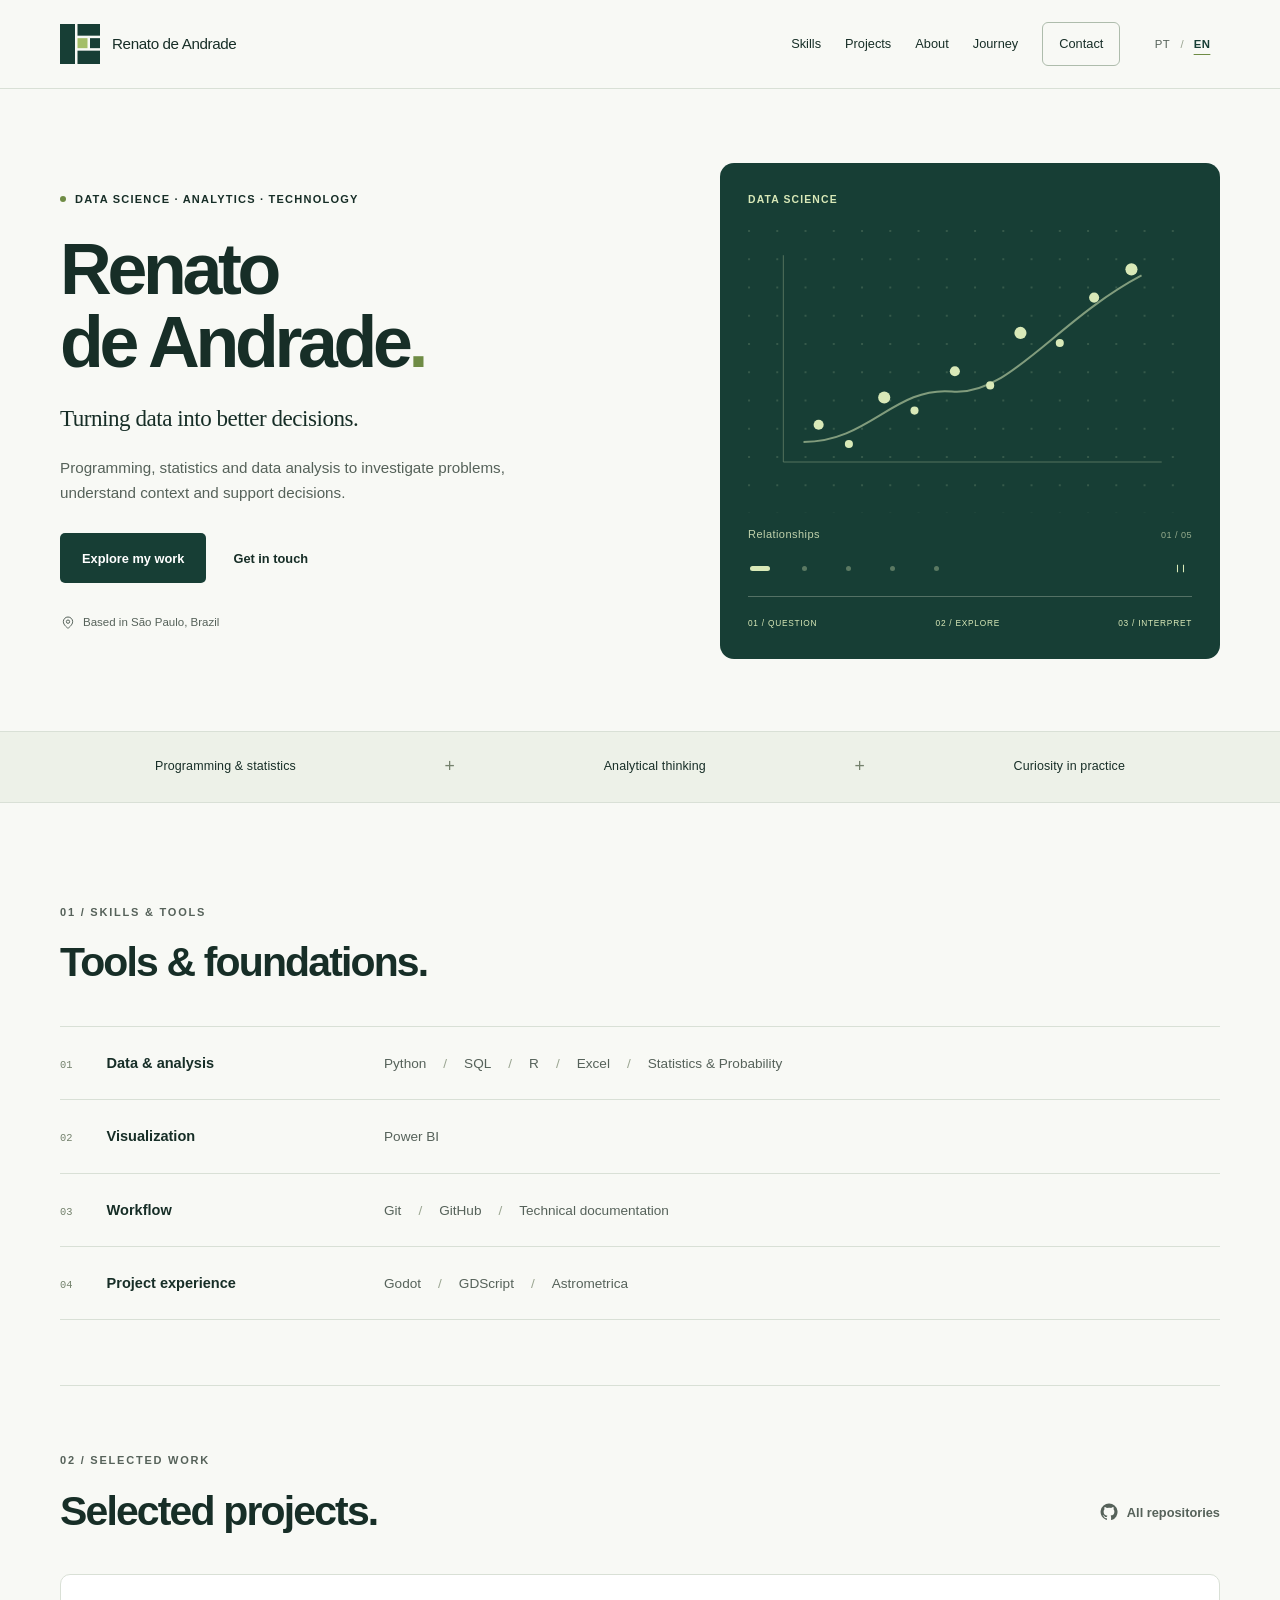
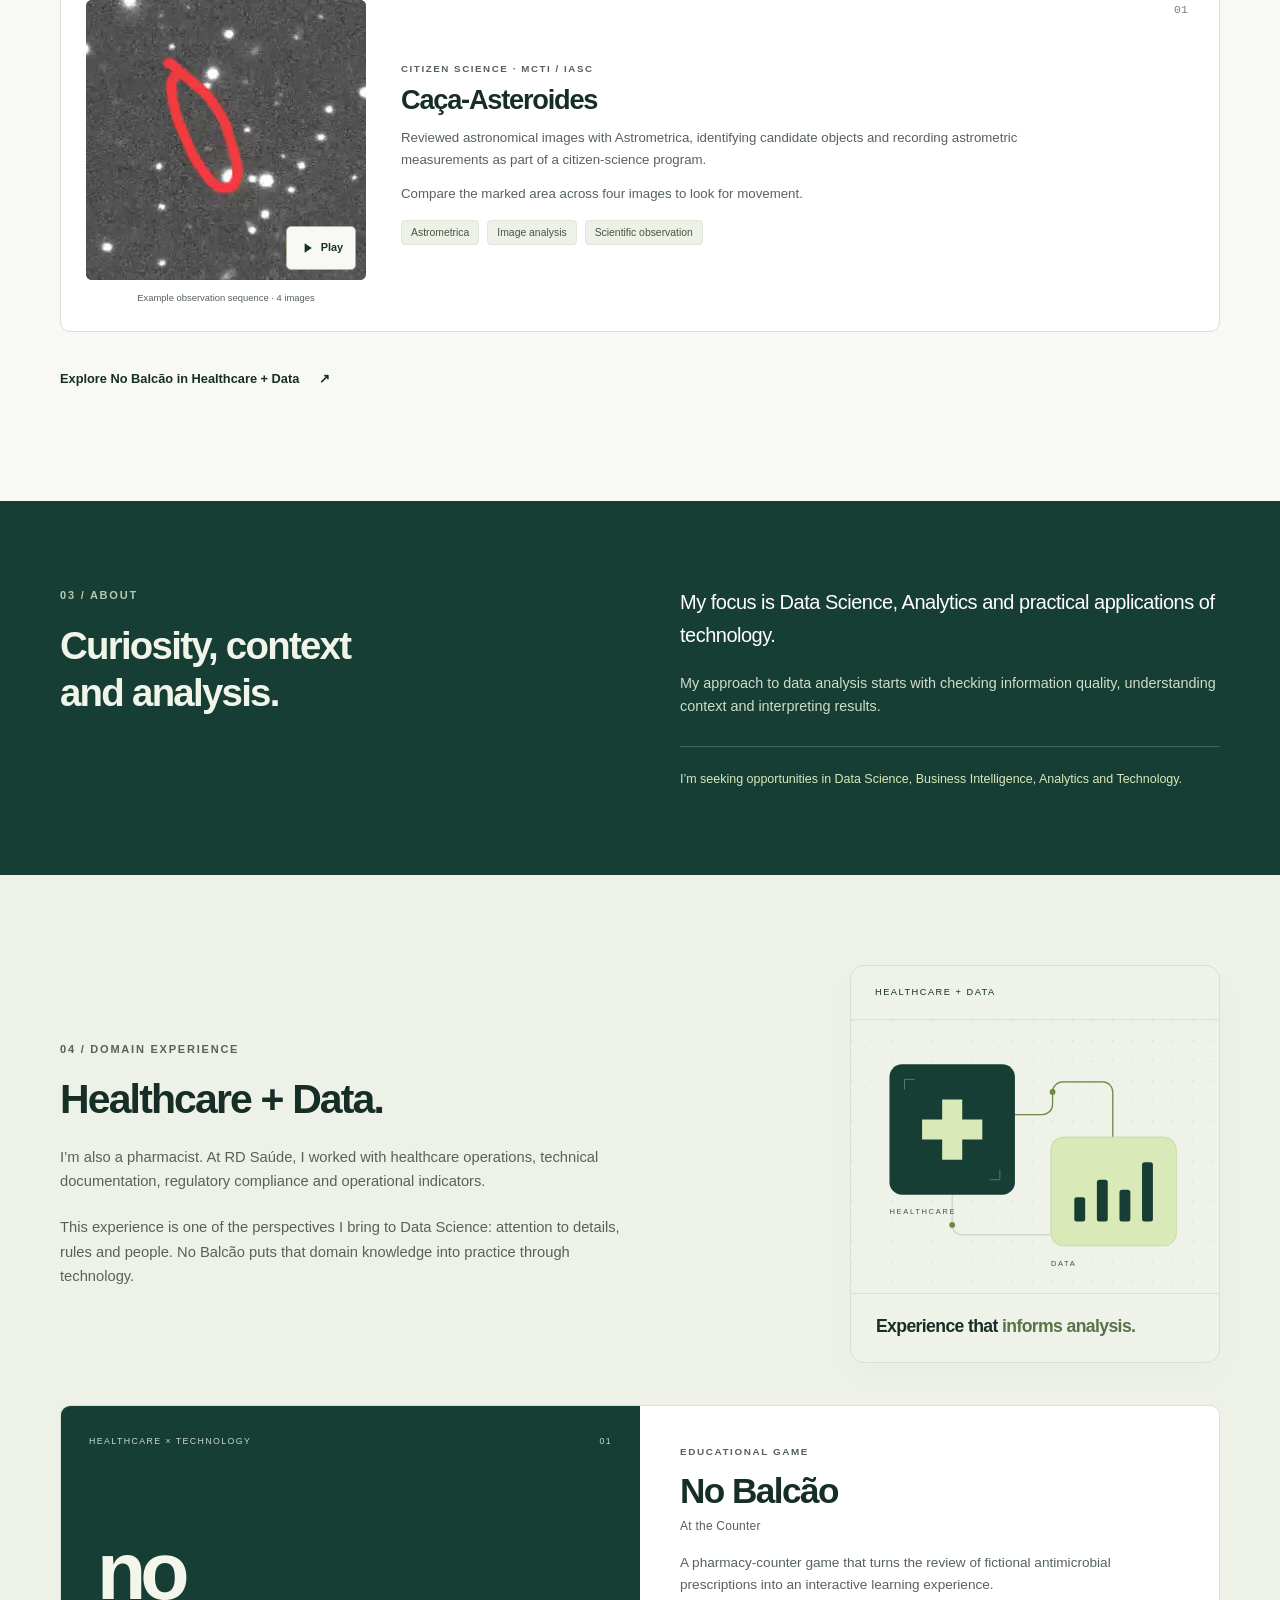
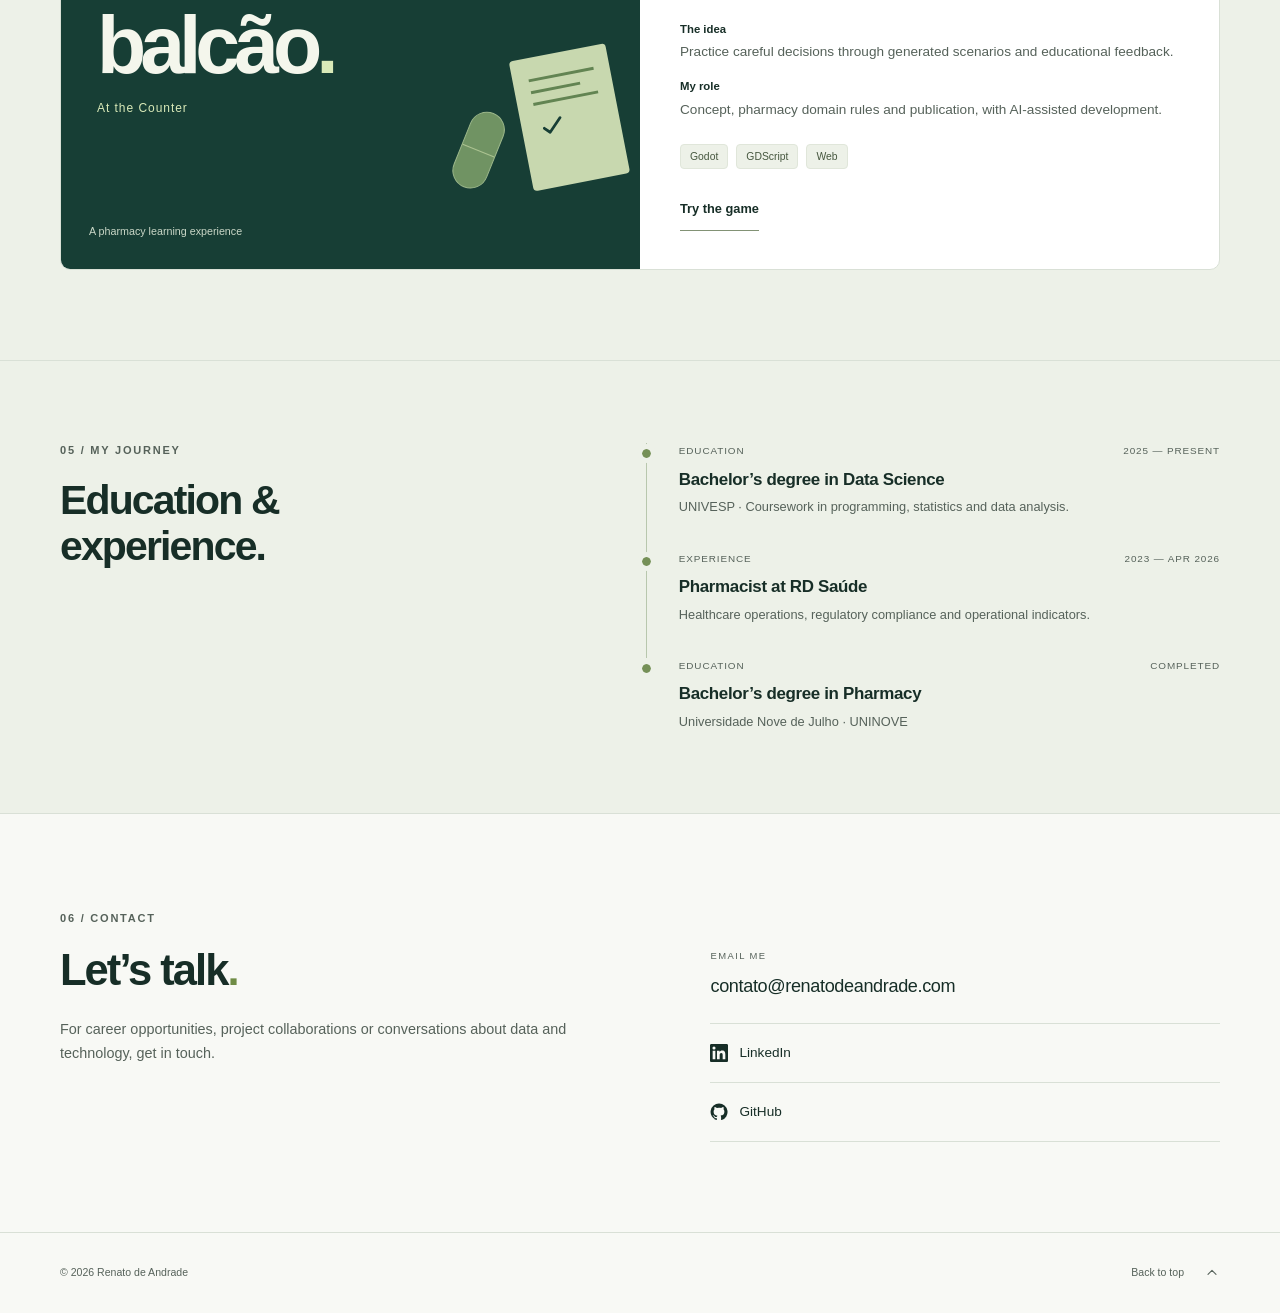
==== en/index.html @ 27cecbe3 "Add small At the Counter subtitle only to English portfolio" ====
<!DOCTYPE html>
<html lang="en">
<head>
  <meta charset="UTF-8">
  <meta name="viewport" content="width=device-width, initial-scale=1.0">
  <meta name="description" content="Renato de Andrade — Data Science, Analytics and Technology. Projects, tools and professional background.">
  <meta name="theme-color" content="#173e35">
  <meta property="og:type" content="website">
  <meta property="og:title" content="Renato de Andrade | Data Science &amp; Analytics">
  <meta property="og:description" content="Turning data into better decisions. Projects and background of Renato de Andrade.">
  <meta property="og:locale" content="en_US">
  <link rel="canonical" href="https://renatodeandrade.com/en/">
  <link rel="alternate" hreflang="pt-BR" href="https://renatodeandrade.com/">
  <link rel="alternate" hreflang="en" href="https://renatodeandrade.com/en/">
  <link rel="alternate" hreflang="x-default" href="https://renatodeandrade.com/">
  <meta property="og:url" content="https://renatodeandrade.com/en/">
  <meta property="og:locale:alternate" content="pt_BR">
  <title>Renato de Andrade | Data Science &amp; Analytics</title>
  <link rel="icon" href="/favicon.svg?v=m4" type="image/svg+xml">
  <link rel="stylesheet" href="/styles.css">
  <script src="/script.js" defer></script>
</head>
<body>
  <a class="skip-link" href="#main">Skip to content</a>
  <header class="site-header">
    <div class="container header-inner">
      <a class="wordmark" href="#home" aria-label="Renato de Andrade — home"><span class="brand-mark" aria-hidden="true"><svg viewBox="0 0 48 48" focusable="false"><g fill="#173e35"><rect width="18" height="48"/><rect x="21" width="27" height="14"/><rect x="36" y="17" width="12" height="12"/><rect x="21" y="32" width="27" height="16"/></g><rect x="21" y="17" width="12" height="12" fill="#a4be68"/></svg></span><span class="brand-name">Renato<span class="brand-surname"> de Andrade</span></span></a>

      <nav id="primary-navigation" class="navigation" aria-label="Main navigation">
        <a href="#skills">Skills</a>
        <a href="#projects">Projects</a>
        <a href="#about">About</a>
        <a href="#experience">Journey</a>
        <a class="nav-contact" href="#contact">Contact</a>
      </nav>
      <div class="header-controls">
        <nav class="language-switch" aria-label="Language">
          <a href="/" data-language-link="/" lang="pt-BR" hreflang="pt-BR" aria-label="Português do Brasil">PT</a>
          <span aria-hidden="true">/</span>
          <a href="/en/" data-language-link="/en/" lang="en" hreflang="en" aria-label="English" aria-current="page">EN</a>
        </nav>
        <button class="menu-toggle" type="button" aria-expanded="false" aria-controls="primary-navigation" hidden><span class="sr-only">Menu</span> <svg class="menu-icon" viewBox="0 0 24 24" aria-hidden="true"><path class="menu-line-one" d="M5 8h14"/><path class="menu-line-two" d="M5 16h14"/></svg></button>
      </div>
    </div>
  </header>

  <main id="main" tabindex="-1">
    <section id="home" class="hero container" aria-labelledby="hero-title">
      <div class="hero-copy">
        <p class="eyebrow"><span class="small-dot" aria-hidden="true"></span> Data Science · Analytics · Technology</p>
        <h1 id="hero-title">Renato<br>de Andrade<span class="accent">.</span></h1>
        <p class="hero-tagline">Turning data into better decisions.</p>
        <p class="hero-description">Programming, statistics and data analysis to investigate problems, understand context and support decisions.</p>
        <div class="hero-actions">
          <a class="button button-primary" href="#projects">Explore my work</a>
          <a class="text-link" href="#contact">Get in touch</a>
        </div>
        <p class="hero-location"><svg viewBox="0 0 24 24" aria-hidden="true"><path d="M19 10c0 5-7 10-7 10S5 15 5 10a7 7 0 0 1 14 0Z"/><circle cx="12" cy="10" r="2.5"/></svg> Based in São Paulo, Brazil</p>
      </div>
      <div class="data-perspective" data-reveal data-chart-carousel role="region" aria-label="Illustrative charts — fictional data">
        <p class="eyebrow">Data Science</p>
        <div class="chart-stage"><div class="chart-slide is-active" data-chart-name="Relationships" aria-hidden="true"><svg viewBox="0 0 440 280"><defs><pattern id="data-grid" width="28" height="28" patternUnits="userSpaceOnUse"><circle cx="1" cy="1" r="1" fill="currentColor" opacity=".2"/></pattern></defs><rect width="440" height="280" fill="url(#data-grid)"/><path d="M35 230H410M35 230V25" stroke="currentColor" opacity=".3" fill="none"/><path d="M55 210C120 210 145 155 202 160S305 90 390 45" stroke="currentColor" stroke-width="2" fill="none" opacity=".55"/><g fill="currentColor"><circle cx="70" cy="193" r="5"/><circle cx="100" cy="212" r="4"/><circle cx="135" cy="166" r="6"/><circle cx="165" cy="179" r="4"/><circle cx="205" cy="140" r="5"/><circle cx="240" cy="154" r="4"/><circle cx="270" cy="102" r="6"/><circle cx="309" cy="112" r="4"/><circle cx="343" cy="67" r="5"/><circle cx="380" cy="39" r="6"/></g></svg></div><div class="chart-slide" data-chart-name="Comparisons" aria-hidden="true"><svg viewBox="0 0 440 280"><rect width="440" height="280" fill="url(#data-grid)"/><path d="M35 230H410M35 230V25" stroke="currentColor" opacity=".25" fill="none"/><rect class="chart-bar" x="60" y="166" width="27" height="64" rx="3" fill="currentColor" opacity="0.4" style="--i:0"/><rect class="chart-bar" x="115" y="125" width="27" height="105" rx="3" fill="currentColor" opacity="0.5" style="--i:1"/><rect class="chart-bar" x="170" y="145" width="27" height="85" rx="3" fill="currentColor" opacity="0.6000000000000001" style="--i:2"/><rect class="chart-bar" x="225" y="75" width="27" height="155" rx="3" fill="currentColor" opacity="0.7000000000000001" style="--i:3"/><rect class="chart-bar" x="280" y="103" width="27" height="127" rx="3" fill="currentColor" opacity="0.8" style="--i:4"/><rect class="chart-bar" x="335" y="45" width="27" height="185" rx="3" fill="currentColor" opacity="0.9" style="--i:5"/></svg></div><div class="chart-slide" data-chart-name="Distributions" aria-hidden="true"><svg viewBox="0 0 440 280"><rect width="440" height="280" fill="url(#data-grid)"/><path d="M35 230H410M35 230V25" stroke="currentColor" opacity=".25" fill="none"/><path class="chart-area" d="M40 230C95 230 112 210 145 151S184 50 222 50 267 125 295 168 348 226 405 230Z" fill="currentColor" opacity=".13"/><path class="chart-line" pathLength="1" d="M40 230C95 230 112 210 145 151S184 50 222 50 267 125 295 168 348 226 405 230" stroke="currentColor" stroke-width="2.5" fill="none"/><path d="M222 50V230" stroke="currentColor" stroke-dasharray="3 6" opacity=".35"/><circle cx="222" cy="50" r="5" fill="currentColor"/></svg></div><div class="chart-slide" data-chart-name="Patterns" aria-hidden="true"><svg viewBox="0 0 440 280"><rect width="440" height="280" fill="url(#data-grid)"/><rect class="chart-cell" x="60" y="37" width="43" height="41" rx="4" fill="currentColor" opacity="0.18" style="--i:0"/><rect class="chart-cell" x="114" y="37" width="43" height="41" rx="4" fill="currentColor" opacity="0.28" style="--i:1"/><rect class="chart-cell" x="168" y="37" width="43" height="41" rx="4" fill="currentColor" opacity="0.46" style="--i:2"/><rect class="chart-cell" x="222" y="37" width="43" height="41" rx="4" fill="currentColor" opacity="0.27" style="--i:3"/><rect class="chart-cell" x="276" y="37" width="43" height="41" rx="4" fill="currentColor" opacity="0.16" style="--i:4"/><rect class="chart-cell" x="330" y="37" width="43" height="41" rx="4" fill="currentColor" opacity="0.24" style="--i:5"/><rect class="chart-cell" x="60" y="89" width="43" height="41" rx="4" fill="currentColor" opacity="0.31" style="--i:1"/><rect class="chart-cell" x="114" y="89" width="43" height="41" rx="4" fill="currentColor" opacity="0.58" style="--i:2"/><rect class="chart-cell" x="168" y="89" width="43" height="41" rx="4" fill="currentColor" opacity="0.76" style="--i:3"/><rect class="chart-cell" x="222" y="89" width="43" height="41" rx="4" fill="currentColor" opacity="0.48" style="--i:4"/><rect class="chart-cell" x="276" y="89" width="43" height="41" rx="4" fill="currentColor" opacity="0.21" style="--i:5"/><rect class="chart-cell" x="330" y="89" width="43" height="41" rx="4" fill="currentColor" opacity="0.33" style="--i:6"/><rect class="chart-cell" x="60" y="141" width="43" height="41" rx="4" fill="currentColor" opacity="0.49" style="--i:2"/><rect class="chart-cell" x="114" y="141" width="43" height="41" rx="4" fill="currentColor" opacity="0.84" style="--i:3"/><rect class="chart-cell" x="168" y="141" width="43" height="41" rx="4" fill="currentColor" opacity="1" style="--i:4"/><rect class="chart-cell" x="222" y="141" width="43" height="41" rx="4" fill="currentColor" opacity="0.62" style="--i:5"/><rect class="chart-cell" x="276" y="141" width="43" height="41" rx="4" fill="currentColor" opacity="0.37" style="--i:6"/><rect class="chart-cell" x="330" y="141" width="43" height="41" rx="4" fill="currentColor" opacity="0.23" style="--i:7"/><rect class="chart-cell" x="60" y="193" width="43" height="41" rx="4" fill="currentColor" opacity="0.27" style="--i:3"/><rect class="chart-cell" x="114" y="193" width="43" height="41" rx="4" fill="currentColor" opacity="0.52" style="--i:4"/><rect class="chart-cell" x="168" y="193" width="43" height="41" rx="4" fill="currentColor" opacity="0.72" style="--i:5"/><rect class="chart-cell" x="222" y="193" width="43" height="41" rx="4" fill="currentColor" opacity="0.89" style="--i:6"/><rect class="chart-cell" x="276" y="193" width="43" height="41" rx="4" fill="currentColor" opacity="0.51" style="--i:7"/><rect class="chart-cell" x="330" y="193" width="43" height="41" rx="4" fill="currentColor" opacity="0.3" style="--i:8"/></svg></div><div class="chart-slide" data-chart-name="Composition" aria-hidden="true"><svg viewBox="0 0 440 280"><rect width="440" height="280" fill="url(#data-grid)"/><g transform="rotate(-90 220 136)" fill="none" stroke-width="27"><circle cx="220" cy="136" r="85" stroke="currentColor" opacity=".10"/><circle class="chart-line" cx="220" cy="136" r="85" pathLength="100" stroke="currentColor" stroke-dasharray="40 60"/><circle cx="220" cy="136" r="85" pathLength="100" stroke="currentColor" opacity=".6" stroke-dasharray="28 72" stroke-dashoffset="-42"/><circle cx="220" cy="136" r="85" pathLength="100" stroke="currentColor" opacity=".3" stroke-dasharray="25 75" stroke-dashoffset="-72"/></g><circle cx="220" cy="136" r="4" fill="currentColor" opacity=".6"/></svg></div></div>
        <div class="chart-caption"><span class="chart-name">Relationships</span><span class="chart-counter" aria-hidden="true">01 / 05</span></div>
        <div class="chart-toolbar" hidden><div class="chart-pagination" role="group" aria-label="Choose chart"><button type="button" class="chart-dot" data-chart-index="0" aria-label="Relationships" aria-pressed="true"><span></span></button><button type="button" class="chart-dot" data-chart-index="1" aria-label="Comparisons" aria-pressed="false"><span></span></button><button type="button" class="chart-dot" data-chart-index="2" aria-label="Distributions" aria-pressed="false"><span></span></button><button type="button" class="chart-dot" data-chart-index="3" aria-label="Patterns" aria-pressed="false"><span></span></button><button type="button" class="chart-dot" data-chart-index="4" aria-label="Composition" aria-pressed="false"><span></span></button></div><button type="button" class="chart-playback" aria-label="Pause animation" data-pause-label="Pause animation" data-play-label="Play animation"><svg viewBox="0 0 20 20" aria-hidden="true"><path class="chart-pause-icon" d="M6 5v10M14 5v10"/><path class="chart-play-icon" d="m7 4 8 6-8 6Z"/></svg></button></div>
        <span class="sr-only chart-announcement" aria-live="polite"></span>
        <div class="data-process"><span>01 / QUESTION</span><span>02 / EXPLORE</span><span>03 / INTERPRET</span></div>
      </div>
    </section>

    <div class="focus-strip"><div class="container focus-inner"><span>Programming &amp; statistics</span><span aria-hidden="true">+</span><span>Analytical thinking</span><span aria-hidden="true">+</span><span>Curiosity in practice</span></div></div>

    <section id="skills" class="section container" aria-labelledby="skills-title"><div class="section-heading"><div><p class="eyebrow section-number">01 / Skills & tools</p><h2 id="skills-title">Tools & foundations.</h2></div></div>
      <dl class="skills-list" data-reveal>
        <div><dt><span aria-hidden="true">01</span> Data & analysis</dt><dd>Python<span>SQL</span><span>R</span><span>Excel</span><span>Statistics & Probability</span></dd></div>
        <div><dt><span aria-hidden="true">02</span> Visualization</dt><dd>Power BI</dd></div>
        <div><dt><span aria-hidden="true">03</span> Workflow</dt><dd>Git<span>GitHub</span><span>Technical documentation</span></dd></div>
        <div><dt><span aria-hidden="true">04</span> Project experience</dt><dd>Godot<span>GDScript</span><span>Astrometrica</span></dd></div>
      </dl>
    </section>

    <section id="projects" class="section container" aria-labelledby="projects-title">
      <div class="section-heading"><div><p class="eyebrow section-number">02 / Selected work</p><h2 id="projects-title">Selected projects.</h2></div><a class="text-link repository-link" href="https://github.com/renatodeandrade?tab=repositories" target="_blank" rel="noopener noreferrer"><svg class="social-icon" viewBox="0 0 24 24" aria-hidden="true"><path d="M12 .75a11.25 11.25 0 0 0-3.558 21.923c.563.104.769-.244.769-.542 0-.267-.01-.975-.015-1.914-3.13.68-3.79-1.508-3.79-1.508-.512-1.3-1.25-1.646-1.25-1.646-1.023-.7.078-.686.078-.686 1.13.08 1.725 1.16 1.725 1.16 1.006 1.725 2.64 1.226 3.283.938.102-.73.393-1.226.715-1.508-2.498-.284-5.124-1.249-5.124-5.562 0-1.23.44-2.235 1.16-3.022-.117-.285-.503-1.43.11-2.98 0 0 .945-.303 3.094 1.154A10.795 10.795 0 0 1 12 6.18c.956.004 1.918.129 2.817.378 2.148-1.457 3.091-1.154 3.091-1.154.615 1.55.229 2.695.112 2.98.722.787 1.158 1.792 1.158 3.022 0 4.324-2.63 5.275-5.136 5.553.404.35.766 1.043.766 2.102 0 1.518-.014 2.743-.014 3.116 0 .301.203.651.774.541A11.25 11.25 0 0 0 12 .75Z"/></svg><span>All repositories</span><span class="sr-only"> (opens in a new tab)</span></a></div>

      <article class="science-project" data-reveal aria-labelledby="asteroids-title">
        <figure class="observation-figure" data-observation>
          <div class="observation-window">
            <img src="/assets/asteroid-observation-still.png" data-still-src="/assets/asteroid-observation-still.png" data-animated-src="/assets/asteroid-observation.gif" width="280" height="280" loading="lazy" decoding="async" alt="Astronomical star field with the area under inspection outlined in red.">
            <button class="animation-toggle" type="button" aria-label="Play observation animation" data-play-text="Play" data-pause-text="Pause" data-play-label="Play observation animation" data-pause-label="Pause observation animation" hidden><svg class="play-icon" viewBox="0 0 20 20" aria-hidden="true"><path d="m7 4 9 6-9 6Z"/></svg><svg class="pause-icon" viewBox="0 0 20 20" aria-hidden="true"><path d="M6 4h3v12H6zm6 0h3v12h-3z"/></svg><span>Play</span></button>
          </div>
          <figcaption>Example observation sequence · 4 images</figcaption>
        </figure>
        <div class="science-copy"><p class="eyebrow">Citizen science · MCTI / IASC</p><h3 id="asteroids-title" lang="pt-BR">Caça-Asteroides</h3><p>Reviewed astronomical images with Astrometrica, identifying candidate objects and recording astrometric measurements as part of a citizen-science program.</p><p class="observation-note">Compare the marked area across four images to look for movement.</p><ul class="tags" aria-label="Project focus"><li>Astrometrica</li><li>Image analysis</li><li>Scientific observation</li></ul></div>
        <span class="project-number" aria-hidden="true">01</span>
      </article>

      <a class="text-link domain-project-link" href="#health">Explore No Balcão in Healthcare + Data <span aria-hidden="true">↗</span></a>
    </section>

    <section id="about" class="about-section" aria-labelledby="about-title"><div class="container about-layout" data-reveal>
      <div><p class="eyebrow section-number">03 / About</p><h2 id="about-title">Curiosity, context<br>and analysis.</h2></div>
      <div class="about-copy"><p class="lead">My focus is Data Science, Analytics and practical applications of technology.</p><p>My approach to data analysis starts with checking information quality, understanding context and interpreting results.</p><div class="about-note"><p>I’m seeking opportunities in Data Science, Business Intelligence, Analytics and Technology.</p></div></div>
    </div></section>

    <section id="health" class="health-section" aria-labelledby="health-title"><div class="container">
      <div class="health-intro"><div><p class="eyebrow section-number">04 / Domain experience</p><h2 id="health-title">Healthcare + Data.</h2><p>I’m also a pharmacist. At RD Saúde, I worked with healthcare operations, technical documentation, regulatory compliance and operational indicators.</p><p>This experience is one of the perspectives I bring to Data Science: attention to details, rules and people. No Balcão puts that domain knowledge into practice through technology.</p></div>      <div class="perspective" data-reveal aria-label="My perspective: healthcare and data, connected through precision">
        <div class="perspective-top"><span>HEALTHCARE + DATA</span></div>
        <svg class="perspective-art" viewBox="0 0 440 326" aria-hidden="true">
          <defs>
            <pattern id="grid" width="24" height="24" patternUnits="userSpaceOnUse"><circle cx="1" cy="1" r=".8" fill="#c8d4c1"/></pattern>
          </defs>
          <path fill="url(#grid)" d="M0 0H440V326H0Z"/>
          <path d="M191 113h38a12 12 0 0 0 12-12V86a12 12 0 0 1 12-12h48a12 12 0 0 1 12 12v59M121 207v38a12 12 0 0 0 12 12h108" fill="none" stroke="#cad6bd" stroke-width="1.5"/>
          <path class="connection-trace" pathLength="1" d="M191 113h38a12 12 0 0 0 12-12V86a12 12 0 0 1 12-12h48a12 12 0 0 1 12 12v59" fill="none" stroke="#6f8c45" stroke-width="1.5"/>
          <g class="health-tile">
            <rect x="46" y="53" width="150" height="156" rx="15" fill="#173e35"/>
            <path d="M109 95h24v24h24v24h-24v24h-24v-24H85v-24h24Z" fill="#d9e9b8"/>
            <path d="M64 71h12m-12 0v12M178 191h-12m12 0v-12" stroke="#6a8768" fill="none"/>
          </g>
          <g class="data-tile">
            <rect x="239" y="140" width="150" height="130" rx="15" fill="#d9e9b8" stroke="#c3d5a5"/>
            <g fill="#173e35"><rect x="267" y="212" width="13" height="29" rx="3"/><rect x="294" y="191" width="13" height="50" rx="3"/><rect x="321" y="203" width="13" height="38" rx="3"/><rect x="348" y="170" width="13" height="71" rx="3"/></g>
          </g>
          <g fill="#6f8c45"><circle cx="241" cy="86" r="3.5"/><circle cx="121" cy="245" r="3.5"/></g>
          <g fill="#3c574b" font-size="9" font-family="Arial, sans-serif" letter-spacing="2"><text x="46" y="232">HEALTHCARE</text><text x="239" y="294">DATA</text></g>
        </svg>
        <div class="perspective-bottom"><p>Experience that <span>informs analysis.</span></p></div>
      </div>
</div>
      <article class="featured-project" data-reveal aria-labelledby="balcao-title">
        <div class="project-art" aria-hidden="true">
          <div class="project-art-top"><span>HEALTHCARE × TECHNOLOGY</span><span>01</span></div>
          <div class="game-wordmark">no<br>balcão<span>.</span><small class="game-english-name" lang="en">At the Counter</small></div>
          <div class="game-motif"><span class="pill"></span><span class="paper"><i></i><i></i><i></i><svg class="paper-check" viewBox="0 0 24 24"><path d="m5 12 4 4L19 6"/></svg></span></div>
          <div class="project-art-bottom"><span>A pharmacy learning experience</span></div>
        </div>
        <div class="project-content">
          <p class="eyebrow">Educational game</p>
          <h3 id="balcao-title" lang="pt-BR">No Balcão<small class="project-english-name" lang="en">At the Counter</small></h3>
          <p>A pharmacy-counter game that turns the review of fictional antimicrobial prescriptions into an interactive learning experience.</p>
          <dl class="project-details"><div><dt>The idea</dt><dd>Practice careful decisions through generated scenarios and educational feedback.</dd></div><div><dt>My role</dt><dd>Concept, pharmacy domain rules and publication, with AI-assisted development.</dd></div></dl>
          <ul class="tags" aria-label="Project tools"><li>Godot</li><li>GDScript</li><li>Web</li></ul>
          <a class="text-link project-link" href="https://no-balcao.vercel.app/" target="_blank" rel="noopener noreferrer">Try the game<span class="sr-only"> (opens in a new tab)</span></a>
        </div>
      </article>
    </div></section>

    <section id="experience" class="journey-section" aria-labelledby="journey-title"><div class="container journey-layout">
      <div class="journey-intro"><p class="eyebrow section-number">05 / My journey</p><h2 id="journey-title">Education &<br>experience.</h2></div>
      <ol class="timeline" data-reveal>
        <li><div class="timeline-meta"><span>Education</span><span>2025 — Present</span></div><h3>Bachelor’s degree in Data Science</h3><p>UNIVESP · Coursework in programming, statistics and data analysis.</p></li>
        <li><div class="timeline-meta"><span>Experience</span><span>2023 — Apr 2026</span></div><h3>Pharmacist at RD Saúde</h3><p>Healthcare operations, regulatory compliance and operational indicators.</p></li>
        <li><div class="timeline-meta"><span>Education</span><span>Completed</span></div><h3>Bachelor’s degree in Pharmacy</h3><p>Universidade Nove de Julho · UNINOVE</p></li>
      </ol>
    </div></section>

    <section id="contact" class="contact-section container" aria-labelledby="contact-title">
      <p class="eyebrow section-number">06 / Contact</p>
      <div class="contact-layout" data-reveal><div><h2 id="contact-title">Let’s talk<span class="accent">.</span></h2><p>For career opportunities, project collaborations or conversations about data and technology, get in touch.</p></div><div class="contact-links"><a class="email-link" href="mailto:contato@renatodeandrade.com"><span><span class="contact-label">Email me</span><span class="email-address">contato@renatodeandrade.com</span></span></a><a href="https://www.linkedin.com/in/renato-de-andrade/" target="_blank" rel="noopener noreferrer"><span class="social-link-label"><svg class="social-icon" viewBox="0 0 24 24" aria-hidden="true"><path d="M20.447 20.452h-3.554v-5.569c0-1.328-.027-3.037-1.852-3.037-1.853 0-2.136 1.445-2.136 2.939v5.667H9.351V9h3.414v1.561h.046c.477-.9 1.637-1.85 3.37-1.85 3.601 0 4.267 2.37 4.267 5.455v6.286ZM5.337 7.433a2.062 2.062 0 1 1 0-4.124 2.062 2.062 0 0 1 0 4.124ZM7.119 20.452H3.555V9h3.564v11.452ZM22.225 0H1.771C.792 0 0 .774 0 1.729v20.542C0 23.227.792 24 1.771 24h20.451C23.2 24 24 23.227 24 22.271V1.729C24 .774 23.2 0 22.222 0Z"/></svg><span>LinkedIn</span></span><span class="sr-only"> (opens in a new tab)</span></a><a href="https://github.com/renatodeandrade" target="_blank" rel="noopener noreferrer"><span class="social-link-label"><svg class="social-icon" viewBox="0 0 24 24" aria-hidden="true"><path d="M12 .75a11.25 11.25 0 0 0-3.558 21.923c.563.104.769-.244.769-.542 0-.267-.01-.975-.015-1.914-3.13.68-3.79-1.508-3.79-1.508-.512-1.3-1.25-1.646-1.25-1.646-1.023-.7.078-.686.078-.686 1.13.08 1.725 1.16 1.725 1.16 1.006 1.725 2.64 1.226 3.283.938.102-.73.393-1.226.715-1.508-2.498-.284-5.124-1.249-5.124-5.562 0-1.23.44-2.235 1.16-3.022-.117-.285-.503-1.43.11-2.98 0 0 .945-.303 3.094 1.154A10.795 10.795 0 0 1 12 6.18c.956.004 1.918.129 2.817.378 2.148-1.457 3.091-1.154 3.091-1.154.615 1.55.229 2.695.112 2.98.722.787 1.158 1.792 1.158 3.022 0 4.324-2.63 5.275-5.136 5.553.404.35.766 1.043.766 2.102 0 1.518-.014 2.743-.014 3.116 0 .301.203.651.774.541A11.25 11.25 0 0 0 12 .75Z"/></svg><span>GitHub</span></span><span class="sr-only"> (opens in a new tab)</span></a></div></div>
    </section>
  </main>

  <footer class="site-footer"><div class="container footer-inner"><p>© <span id="copyright-year">2026</span> Renato de Andrade</p><a href="#home">Back to top <svg class="back-top-icon" viewBox="0 0 24 24" aria-hidden="true"><path d="m6 14 6-6 6 6"/></svg></a></div></footer>
</body>
</html>
---- styles.css ----
/* 1. Design tokens and foundations */
:root {
  --background: #f8f9f5;
  --surface: #ffffff;
  --ink: #172e27;
  --muted: #56625a;
  --green: #173e35;
  --accent: #6f8c45;
  --lime: #d9e9b8;
  --line: #d9e0d6;
  --soft: #edf1e8;
  --width: 1160px;
}
* { box-sizing: border-box; }
html { scroll-behavior: smooth; scroll-padding-top: 108px; }
body { margin: 0; background: var(--background); color: var(--ink); font-family: -apple-system, BlinkMacSystemFont, "Segoe UI", Arial, sans-serif; font-size: 16px; line-height: 1.65; -webkit-font-smoothing: antialiased; }
a { color: inherit; text-decoration: none; }
a, button { -webkit-tap-highlight-color: transparent; }
button { font: inherit; }
button, a { touch-action: manipulation; }
a:focus-visible, button:focus-visible { outline: 3px solid #527927; outline-offset: 6px; border-radius: 3px; }
main:focus { outline: none; }
::selection { background: var(--lime); color: var(--green); }
h1, h2, h3, p { margin: 0; }
h1, h2, h3 { font-weight: 600; line-height: 1.12; letter-spacing: -0.045em; }
h2 { font-size: clamp(2rem, 3.2vw, 2.75rem); }
h3 { font-size: 1.7rem; }
svg { display: block; }
.container { width: min(var(--width), calc(100% - 80px)); margin-inline: auto; }
.section { padding-block: 100px; }
.eyebrow { text-transform: uppercase; font-size: .69rem; letter-spacing: .16em; font-weight: 650; }
.section-number { color: var(--muted); margin-bottom: 19px; }
.accent { color: var(--accent); }
.sr-only { position: absolute; width: 1px; height: 1px; margin: -1px; padding: 0; overflow: hidden; clip-path: inset(50%); white-space: nowrap; border: 0; }
.skip-link { position: fixed; top: 12px; left: 16px; z-index: 20; transform: translateY(-180%); padding: 10px 18px; background: var(--green); color: white; }
.skip-link:focus { transform: translateY(0); }

/* 2. Header and responsive navigation (usable without JavaScript) */
.site-header { position: sticky; top: 0; z-index: 10; background: var(--background); border-bottom: 1px solid var(--line); transition: box-shadow .25s ease; }
.site-header.is-scrolled { box-shadow: 0 4px 20px #173e3509; }
.header-inner { min-height: 88px; display: flex; align-items: center; justify-content: space-between; gap: 24px; }
.wordmark { display: inline-flex; align-items: center; gap: 12px; font-size: .95rem; font-weight: 500; letter-spacing: -.025em; white-space: nowrap; }
.brand-mark { width: 40px; height: 40px; display: grid; place-items: center; flex-shrink: 0; transition: transform .25s ease; }
.brand-mark svg { width: 100%; height: 100%; display: block; }
.wordmark:hover .brand-mark { transform: translateY(-1px); }
.navigation { display: flex; align-items: center; gap: 24px; font-size: .8rem; margin-left: auto; }
.navigation a { position: relative; min-height: 44px; display: inline-flex; align-items: center; transition: color .18s; }
.navigation a:not(.nav-contact)::after { content: ""; position: absolute; bottom: 5px; left: 0; right: 0; height: 2px; background: var(--accent); transform: scaleX(0); transform-origin: left; transition: transform .25s ease; }
.navigation a[aria-current="location"]::after, .navigation a:not(.nav-contact):hover::after { transform: scaleX(1); }
.navigation .nav-contact[aria-current="location"] { background: var(--soft); border-color: var(--accent); }
.navigation a:hover { color: #5b762e; }
.navigation .nav-contact { border: 1px solid #aebcac; border-radius: 6px; padding: 8px 16px; gap: 23px; }
.header-controls { display: flex; align-items: center; gap: 12px; flex-shrink: 0; }
.language-switch { display: flex; align-items: center; font-size: .71rem; letter-spacing: .04em; }
.language-switch a { display: grid; place-items: center; min-width: 36px; min-height: 44px; color: var(--muted); border-radius: 4px; }
.language-switch > span { color: #9aa592; }
.language-switch a[aria-current="page"] { color: var(--green); font-weight: 750; text-decoration: underline; text-decoration-color: var(--accent); text-underline-offset: 6px; }
.language-switch a:hover { background: var(--soft); color: var(--green); }
.menu-toggle[hidden] { display: none; }
.menu-toggle { display: none; border: 1px solid var(--line); background: transparent; border-radius: 5px; width: 44px; min-height: 44px; padding: 10px; cursor: pointer; color: var(--ink); justify-content: center; }
.menu-toggle { align-items: center; gap: 10px; }
.menu-icon { width: 20px; height: 20px; flex: 0 0 20px; fill: none; stroke: currentColor; stroke-width: 1.5; stroke-linecap: round; }
.menu-icon path { transition: transform .2s ease; }
.menu-line-one { transform-origin: 12px 8px; }
.menu-line-two { transform-origin: 12px 16px; }
.menu-toggle[aria-expanded="true"] .menu-line-one { transform: translateY(4px) rotate(45deg); }
.menu-toggle[aria-expanded="true"] .menu-line-two { transform: translateY(-4px) rotate(-45deg); }

/* 3. Introduction and custom healthcare/data illustration */
.hero { padding-block: 74px 72px; display: grid; grid-template-columns: 1.18fr 1fr; align-items: center; gap: 70px; }
.hero .eyebrow { display: flex; align-items: center; gap: 9px; letter-spacing: .11em; }
.small-dot { width: 6px; height: 6px; background: var(--accent); border-radius: 50%; flex-shrink: 0; }
h1 { font-size: clamp(3.5rem, 5.6vw, 5.1rem); line-height: 1.02; margin-block: 25px 20px; letter-spacing: -.06em; }
.hero-tagline { font-family: Georgia, "Times New Roman", serif; font-size: clamp(1.25rem, 1.8vw, 1.52rem); letter-spacing: -.02em; }
.hero-description { color: var(--muted); max-width: 450px; font-size: .95rem; margin-top: 18px; }
.hero-actions { display: flex; align-items: center; gap: 27px; margin-top: 28px; }
.button { min-height: 50px; display: inline-flex; align-items: center; justify-content: space-between; gap: 26px; padding: 12px 22px; border-radius: 5px; font-size: .8rem; font-weight: 600; transition: background .18s, transform .18s; }
.button-primary { background: var(--green); color: white; }
.button-primary:hover { background: #2e5648; transform: translateY(-2px); }
.button-primary:active { transform: translateY(0) scale(.98); }
.text-link { display: inline-flex; align-items: center; gap: 20px; min-height: 44px; font-size: .8rem; font-weight: 650; }
.text-link:hover { text-decoration: underline; text-underline-offset: 5px; }
.hero-location { margin-top: 30px; display: flex; gap: 7px; align-items: center; font-size: .72rem; color: var(--muted); }
.hero-location svg { width: 16px; height: 16px; flex: 0 0 16px; fill: none; stroke: currentColor; stroke-width: 1.5; }
.perspective { border: 1px solid var(--line); background: #eef2e9; border-radius: 14px; overflow: hidden; box-shadow: 0 12px 40px #173e3505; }
.perspective-top { display: flex; align-items: center; justify-content: space-between; padding: 19px 24px; font-size: .58rem; letter-spacing: .16em; border-bottom: 1px solid var(--line); }
.perspective-art { width: 100%; height: auto; transform: perspective(900px) rotateX(var(--tilt-x, 0deg)) rotateY(var(--tilt-y, 0deg)); transition: transform .3s ease; }
.perspective.is-revealed .connection-trace { animation: trace-connection 1.4s ease-out both; }
@keyframes trace-connection { from { stroke-dasharray: 1; stroke-dashoffset: 1; } to { stroke-dasharray: 1; stroke-dashoffset: 0; } }
.perspective-bottom { padding: 20px 25px 24px; display: flex; justify-content: space-between; align-items: end; border-top: 1px solid var(--line); }
.perspective-bottom p { font-size: 1.3rem; font-weight: 550; line-height: 1.4; letter-spacing: -.035em; }
.perspective-bottom p span { color: #587447; }
.focus-strip { background: var(--soft); border-block: 1px solid var(--line); }
.focus-inner { min-height: 70px; display: flex; align-items: center; justify-content: space-between; max-width: 970px; font-size: .78rem; letter-spacing: .01em; }
.focus-inner > [aria-hidden] { color: #75826d; font-size: 1.1rem; }

/* 4. Work: a featured project and a smaller science study */
.section-heading { display: flex; align-items: end; justify-content: space-between; gap: 35px; margin-bottom: 40px; }
.section-heading > p { font-size: .88rem; color: var(--muted); }
.repository-link { gap: 9px; flex-shrink: 0; color: var(--muted); }
.social-icon { width: 18px; height: 18px; flex: 0 0 18px; fill: currentColor; }
.social-link-label { display: inline-flex; align-items: center; gap: 11px; }
.featured-project { display: grid; grid-template-columns: 1fr 1fr; border: 1px solid var(--line); border-radius: 10px; overflow: hidden; background: var(--surface); }
.project-art { position: relative; background: var(--green); color: #f4f6ec; min-height: 460px; overflow: hidden; padding: 28px; display: flex; flex-direction: column; justify-content: space-between; }
.project-art-top, .project-art-bottom { display: flex; align-items: center; justify-content: space-between; position: relative; z-index: 1; }
.project-art-top { font-size: .55rem; letter-spacing: .16em; color: #cad7c7; }
.project-art-bottom { font-size: .67rem; color: #cad7c7; }
.game-wordmark { font-size: clamp(3.5rem, 6.3vw, 6rem); line-height: .91; letter-spacing: -.075em; font-weight: 650; padding: 0 8px 20px; position: relative; z-index: 1; }
.game-wordmark > span { color: var(--lime); }
.game-motif { position: absolute; bottom: 53px; right: 25px; width: 145px; height: 170px; transform: rotate(12deg); opacity: .9; }
.paper { position: absolute; right: 0; top: 0; width: 98px; height: 132px; background: #dce9bd; border-radius: 4px; padding: 21px 16px; transform: rotate(-23deg); }
.paper i { display: block; margin-bottom: 9px; height: 3px; background: #6b8c56; width: 100%; }
.paper i:nth-child(2) { width: 75%; }
.paper-check { color: var(--green); width: 30px; height: 30px; margin: 9px 0 0; fill: none; stroke: currentColor; stroke-width: 2.2; stroke-linecap: round; stroke-linejoin: round; }
.pill { position: absolute; left: -4px; top: 77px; width: 36px; height: 80px; background: #7a9d69; border-radius: 24px; transform: rotate(10deg); z-index: 1; border: 1px solid #abc594; }
.pill::after { position: absolute; content: ""; top: 50%; left: 0; width: 100%; height: 1px; background: #bdd29c; }
.project-content { padding: 38px 40px; }
.project-content > .eyebrow { color: var(--muted); margin-bottom: 10px; font-size: .62rem; }
.project-content > h3 { font-size: 2.2rem; margin-bottom: 17px; }
.project-content > p:not(.eyebrow), .project-details { font-size: .85rem; color: var(--muted); line-height: 1.65; }
.project-details { margin: 23px 0; }
.project-details > div + div { margin-top: 13px; }
.project-details dt { color: var(--ink); font-size: .71rem; font-weight: 650; margin-bottom: 3px; }
.project-details dd { margin: 0; }
.tags { display: flex; flex-wrap: wrap; gap: 8px; list-style: none; padding: 0; margin: 20px 0 0; }
.tags li { background: var(--soft); border: 1px solid #e0e6da; border-radius: 4px; font-size: .65rem; padding: 3px 9px; color: #46573f; }
.project-link { margin-top: 18px; border-bottom: 1px solid #829275; }
.science-project { margin-top: 24px; display: grid; grid-template-columns: 280px 1fr 20px; gap: 35px; align-items: center; border: 1px solid var(--line); border-radius: 10px; overflow: hidden; padding: 25px; background: var(--surface); }
.observation-figure { width: 100%; max-width: 280px; margin: 0; }
.observation-window { position: relative; background: var(--green); border-radius: 6px; overflow: hidden; }
.observation-window img { display: block; width: 100%; height: auto; aspect-ratio: 1; }
.observation-figure figcaption { color: var(--muted); font-size: .59rem; margin-top: 10px; line-height: 1.6; text-align: center; }
.animation-toggle { position: absolute; right: 10px; bottom: 10px; min-height: 44px; padding: 8px 12px; border: 1px solid #a5b19c; border-radius: 5px; color: var(--ink); background: var(--background); display: flex; align-items: center; gap: 6px; cursor: pointer; font-size: .68rem; font-weight: 600; }
.animation-toggle[hidden] { display: none; }
.animation-toggle:hover { background: var(--lime); }
.animation-toggle svg { width: 16px; height: 16px; flex: 0 0 16px; fill: currentColor; }
.animation-toggle .pause-icon, .animation-toggle.is-playing .play-icon { display: none; }
.animation-toggle.is-playing .pause-icon { display: block; }
.science-copy > .eyebrow { color: var(--muted); font-size: .61rem; margin-bottom: 8px; }
.science-copy > p:not(.eyebrow) { margin-top: 12px; max-width: 650px; color: var(--muted); font-size: .83rem; }
.science-copy > .observation-note { font-size: .75rem; }
.science-copy .tags { margin-top: 15px; }
.project-number { align-self: start; color: #76856f; font-family: monospace; font-size: .72rem; }
.upcoming-projects { display: grid; grid-template-columns: repeat(2, minmax(0, 1fr)); gap: 24px; margin-top: 24px; }
.coming-soon-card { display: flex; flex-direction: column; min-height: 245px; border: 1px dashed #bdcbb6; border-radius: 10px; background: var(--surface); overflow: hidden; }
.empty-project-space { flex: 1; min-height: 172px; }
.coming-soon-card p { padding: 19px 25px; border-top: 1px solid #edf0e8; color: var(--muted); font-size: .72rem; letter-spacing: .07em; }
.featured-project, .science-project { transition: border-color .25s ease, box-shadow .25s ease; }
.featured-project:focus-within { border-color: #829d65; box-shadow: 0 6px 24px #173e350a; }

/* 5. Background, skills and trajectory */
.about-section { background: var(--green); color: #f1f5e9; padding-block: 85px; }
.about-layout { display: grid; grid-template-columns: 1fr 1fr; gap: 80px; }
.about-section .section-number { color: #b7c8ae; }
.about-layout h2 { line-height: 1.22; font-size: clamp(2rem, 3vw, 2.55rem); }
.about-copy p { color: #d0dccb; font-size: .9rem; }
.about-copy .lead { color: white; font-size: 1.25rem; letter-spacing: -.025em; margin-bottom: 20px; }
.about-copy > p + p { margin-top: 17px; }
.about-note { margin-top: 27px; padding-top: 22px; border-top: 1px solid #486152; }
.about-note p { color: var(--lime); font-size: .78rem; }
.skills-list { margin: 0; }
.skills-list > div { display: grid; grid-template-columns: 300px 1fr; align-items: baseline; gap: 24px; padding: 24px 0; border-top: 1px solid var(--line); }
.skills-list > div:last-child { border-bottom: 1px solid var(--line); }
.skills-list dt { font-size: .91rem; font-weight: 600; }
.skills-list dt span { color: #73816c; font-family: monospace; font-size: .65rem; font-weight: 400; margin-right: 30px; }
.skills-list dd { display: flex; flex-wrap: wrap; align-items: center; gap: 0; margin: 0; color: var(--muted); font-size: .85rem; }
.skills-list dd > span::before { content: "/"; color: #9ba692; padding: 0 17px; }
.journey-section { background: var(--soft); border-block: 1px solid var(--line); padding-block: 80px; }
.journey-layout { display: grid; grid-template-columns: .88fr 1.12fr; gap: 90px; }
.journey-intro > p:last-child { max-width: 300px; margin-top: 24px; color: var(--muted); font-size: .9rem; }
.timeline { list-style: none; margin: 2px 0 0; padding: 0 0 0 25px; }
.timeline > li { position: relative; border-left: 1px solid #b8c7ad; padding: 0 0 33px 32px; }
.timeline > li:last-child { padding-bottom: 0; border-color: transparent; }
.timeline > li::before { content: ""; position: absolute; top: 6px; left: -5px; width: 9px; height: 9px; background: #759057; border-radius: 50%; outline: 5px solid var(--soft); }
.timeline-meta { display: flex; justify-content: space-between; flex-wrap: wrap; gap: 5px 18px; font-size: .62rem; text-transform: uppercase; letter-spacing: .09em; color: var(--muted); margin-bottom: 10px; }
.timeline h3 { font-size: 1.06rem; letter-spacing: -.02em; }
.timeline p { font-size: .8rem; color: var(--muted); margin-top: 8px; }

/* 6. Contact and footer */
.contact-section { padding-block: 95px 90px; }
.contact-layout { display: grid; grid-template-columns: 1.1fr 1fr; gap: 90px; }
.contact-layout h2 { font-size: clamp(2rem, 3.4vw, 2.85rem); }
.contact-layout > div > p { margin-top: 24px; color: var(--muted); font-size: .9rem; }
.contact-links { padding-top: 2px; }
.contact-links > a { display: flex; align-items: center; justify-content: space-between; gap: 20px; min-height: 59px; border-bottom: 1px solid var(--line); font-size: .85rem; transition: color .18s; }
.contact-links > a:hover { color: #5b762e; }
.contact-links > .email-link { padding-bottom: 21px; }
.contact-label { display: block; text-transform: uppercase; letter-spacing: .15em; font-size: .59rem; color: var(--muted); margin-bottom: 9px; }
.email-address { font-size: clamp(.9rem, 1.6vw, 1.13rem); letter-spacing: -.02em; overflow-wrap: anywhere; }
.site-footer { border-top: 1px solid var(--line); }
.footer-inner { min-height: 80px; display: flex; align-items: center; justify-content: space-between; gap: 20px; font-size: .66rem; color: var(--muted); }
.footer-inner a { display: inline-flex; gap: 20px; min-height: 44px; align-items: center; }
.footer-inner a:hover { text-decoration: underline; text-underline-offset: 4px; }
.back-top-icon { width: 16px; height: 16px; flex: 0 0 16px; fill: none; stroke: currentColor; stroke-width: 1.6; stroke-linecap: round; stroke-linejoin: round; }

/* Motion is opt-in through JavaScript; content starts fully visible. */
[data-reveal] { transition: opacity .55s ease, translate .55s cubic-bezier(.22,.61,.36,1), border-color .25s ease, box-shadow .25s ease; }
.reveal-pending { opacity: 0; translate: 0 14px; }
.reveal-pending:focus-within { opacity: 1; translate: 0; }
@media (hover: hover) and (pointer: fine) {
  .featured-project:hover, .science-project:hover { border-color: #a2b396; box-shadow: 0 7px 28px #173e3508; }
  .skills-list > div { transition: background .2s ease; }
  .skills-list > div:hover { background: #edf1e86b; }
  .contact-links > a { transition: color .2s ease, padding .2s ease; }
  .contact-links > a:hover { padding-left: 6px; }
}

/* 7. Small screens */
@media (min-width: 1440px) { .hero { padding-block: 90px; } }
@media (max-width: 1050px) {
  .container { width: calc(100% - 56px); }
  .navigation { gap: 18px; }
  .hero { gap: 35px; padding-block: 60px; }
  h1 { font-size: 4rem; }
  .perspective-bottom p { font-size: 1.15rem; }
  .project-content { padding: 30px; }
  .game-motif { right: 10px; transform: rotate(12deg) scale(.8); transform-origin: bottom right; }
  .about-layout, .journey-layout, .contact-layout { gap: 45px; }
  .skills-list > div { grid-template-columns: 240px 1fr; }
  .skills-list dt span { margin-right: 20px; }
}
@media (max-width: 960px) {
  .header-inner { min-height: 76px; flex-wrap: wrap; column-gap: 12px; row-gap: 0; }
  .header-controls { margin-left: auto; }
  .wordmark { font-size: .85rem; }
  .brand-mark { width: 36px; height: 36px; }
  .menu-toggle:not([hidden]) { display: inline-flex; align-items: center; }
  .navigation { order: 3; flex-basis: 100%; flex-wrap: wrap; gap: 3px 23px; padding: 4px 0 15px; margin-left: 0; }
  .navigation .nav-contact { border: 0; padding: 0; gap: 8px; }
  .navigation.is-collapsed { display: none; }
}
@media (max-width: 760px) {
  html { scroll-padding-top: 94px; }
  .container { width: calc(100% - 40px); }
  .hero { grid-template-columns: 1fr; gap: 45px; padding-block: 47px 50px; }
  .hero .eyebrow { font-size: .61rem; letter-spacing: .095em; }
  h1 { font-size: clamp(2.85rem, 13vw, 4.5rem); margin-top: 24px; }
  .hero-tagline { font-size: 1.3rem; }
  .hero-description { font-size: .92rem; }
  .hero-actions { margin-top: 26px; gap: 23px; }
  .hero-location { margin-top: 25px; }
  .perspective { max-width: 430px; width: 100%; margin-inline: auto; transform: none; }
  .perspective-art { max-height: 260px; }
  .perspective-top { padding: 14px 20px; }
  .perspective-bottom { padding: 17px 22px; }
  .perspective-bottom p { font-size: 1.2rem; }
  .focus-inner { min-height: 72px; gap: 12px; text-align: center; font-size: .62rem; line-height: 1.5; }
  .focus-inner > span:not([aria-hidden]) { max-width: 90px; }
  .section { padding-block: 65px; }
  .section-heading { align-items: start; flex-direction: column; gap: 18px; margin-bottom: 29px; }
  .section-heading > p { font-size: .85rem; }
  .desktop-break { display: none; }
  .featured-project { grid-template-columns: 1fr; }
  .project-art { min-height: 330px; padding: 24px; }
  .game-wordmark { font-size: 4rem; padding-left: 0; padding-bottom: 10px; }
  .game-motif { bottom: 46px; right: 18px; transform: rotate(12deg) scale(.62); }
  .project-content { padding: 27px 25px 29px; }
  .science-project { grid-template-columns: 1fr; gap: 23px; padding: 25px; position: relative; }
  .observation-figure { margin-inline: auto; }
  .project-number { display: none; }
  .upcoming-projects { grid-template-columns: 1fr; gap: 20px; }
  .coming-soon-card { min-height: 215px; }
  .empty-project-space { min-height: 145px; }
  .about-section, .journey-section { padding-block: 60px; }
  .about-layout, .journey-layout, .contact-layout { grid-template-columns: 1fr; gap: 32px; }
  .about-copy .lead { font-size: 1.13rem; }
  .skills-list > div { grid-template-columns: 1fr; gap: 12px; padding-block: 22px; }
  .skills-list dd { padding-left: 36px; font-size: .8rem; row-gap: 5px; }
  .skills-list dd > span::before { padding-inline: 12px; }
  .skills-list dt span { margin-right: 18px; }
  .journey-intro > p:last-child { max-width: 100%; margin-top: 20px; }
  .timeline { padding-left: 5px; margin-top: 6px; }
  .timeline > li { padding-left: 23px; }
  .timeline-meta { font-size: .58rem; }
  .contact-section { padding-block: 65px; }
  .contact-layout h2 { font-size: 2.1rem; }
  .contact-layout > div > p { margin-top: 20px; }
  .email-address { font-size: 1rem; }
  .footer-inner { padding-block: 23px; flex-wrap: wrap; gap: 9px 22px; }
}
@media (max-width: 360px) {
  .wordmark { font-size: .75rem; gap: 8px; }
  .brand-surname { display: none; }
  .brand-mark { width: 32px; height: 32px; }
  .hero-actions { flex-direction: column; align-items: flex-start; gap: 8px; }
  .hero-actions a { white-space: nowrap; }
}
@media (prefers-reduced-motion: reduce) {
  html { scroll-behavior: auto; }
  *, *::before, *::after { transition: none !important; animation: none !important; }
  .reveal-pending { opacity: 1; translate: none; }
  .perspective-art { transform: none; }
}
@media print {
  .reveal-pending { opacity: 1; translate: none; }
  .site-header { position: static; }
}

/* Data-first introduction and dedicated domain experience */
.data-perspective { min-width: 0; padding: 28px; color: var(--lime); background: var(--green); border-radius: 14px; }
.data-perspective > .eyebrow { font-size: .65rem; }
.data-field { margin: 22px 0; }
.data-field svg { width: 100%; height: auto; }
.data-process { display: flex; flex-wrap: wrap; gap: 12px; justify-content: space-between; padding-top: 20px; border-top: 1px solid #547165; font-size: .52rem; letter-spacing: .09em; }
#skills { padding-bottom: 65px; }
#projects { padding-top: 65px; border-top: 1px solid var(--line); }
.domain-project-link { margin-top: 25px; }
.health-section { padding-block: 90px; background: var(--soft); }
.health-intro { display: grid; grid-template-columns: 1.2fr 1fr; align-items: center; gap: 70px; margin-bottom: 42px; }
.health-intro > div > p:not(.eyebrow) { color: var(--muted); font-size: .92rem; margin-top: 22px; max-width: 570px; }
.health-intro .perspective { max-width: 370px; justify-self: end; width: 100%; }
.health-intro .perspective-bottom p { font-size: 1.1rem; }
@media (max-width: 960px) { .health-intro { gap: 35px; } }
@media (max-width: 640px) {
 .health-intro { grid-template-columns: 1fr; }
 .health-intro .perspective { justify-self: start; max-width: 100%; }
 .health-section { padding-block: 60px; }
 .data-perspective { padding: 22px; }
 .domain-project-link { align-items: flex-start; }
}

/* Quiet, illustrative chart gallery; stable geometry during transitions. */
.chart-stage { position: relative; aspect-ratio: 440 / 280; margin: 22px 0 12px; isolation: isolate; }
.chart-slide { position: absolute; inset: 0; opacity: 0; transform: translateY(8px) scale(.985); transition: opacity .8s ease, transform 1.1s cubic-bezier(.22,1,.36,1); pointer-events: none; }
.chart-slide.is-active { opacity: 1; transform: none; }
.chart-slide svg { width: 100%; height: 100%; overflow: visible; }
.chart-caption { display: flex; justify-content: space-between; align-items: baseline; gap: 12px; color: #c1d2ac; font-size: .69rem; letter-spacing: .04em; }
.chart-counter { font-variant-numeric: tabular-nums; font-size: .57rem; opacity: .75; }
.chart-toolbar { display: flex; align-items: center; justify-content: space-between; margin: 4px -10px 5px; }
.chart-toolbar[hidden] { display: none; }
.chart-pagination { display: flex; }
.chart-dot, .chart-playback { width: 44px; height: 44px; padding: 0; display: grid; place-items: center; border: 0; background: transparent; color: var(--lime); cursor: pointer; border-radius: 5px; }
.chart-dot span { width: 5px; height: 5px; border-radius: 4px; background: currentColor; opacity: .35; transition: width .5s ease, opacity .5s ease; }
.chart-dot[aria-pressed="true"] span { width: 20px; opacity: 1; }
.chart-dot:hover span { opacity: 1; }
.chart-playback svg { width: 15px; height: 15px; stroke: currentColor; stroke-width: 1.4; fill: none; }
.chart-play-icon { display: none; }
.chart-playback.is-paused .chart-play-icon { display: block; }
.chart-playback.is-paused .chart-pause-icon { display: none; }
.data-perspective button:focus-visible { outline-color: var(--lime); outline-offset: -4px; }
.chart-slide.is-active .chart-bar { transform-origin: center 230px; animation: chart-rise 1.3s cubic-bezier(.22,1,.36,1) both; animation-delay: calc(var(--i) * 65ms); }
.chart-slide.is-active .chart-cell { animation: chart-cell-in 1.2s ease both; animation-delay: calc(var(--i) * 55ms); }
@keyframes chart-rise { from { transform: scaleY(.1); } to { transform: scaleY(1); } }
@keyframes chart-cell-in { from { transform: translateY(5px); filter: opacity(.1); } to { transform: none; filter: opacity(1); } }
@media (prefers-reduced-motion: reduce) { .chart-slide { transform: none; } }
@media print { .chart-toolbar { display: none; } .chart-slide { display: none; } .chart-slide.is-active { display: block; } }

.chart-playback[hidden] { display: none; }

/* English companion title preserves the original project name. */
.game-english-name { display: block; margin-top: 18px; font-size: .75rem; line-height: 1.4; font-weight: 400; letter-spacing: .08em; color: var(--lime); }
.project-english-name { display: block; margin-top: 8px; font-size: .75rem; line-height: 1.4; font-weight: 400; letter-spacing: .02em; color: var(--muted); }
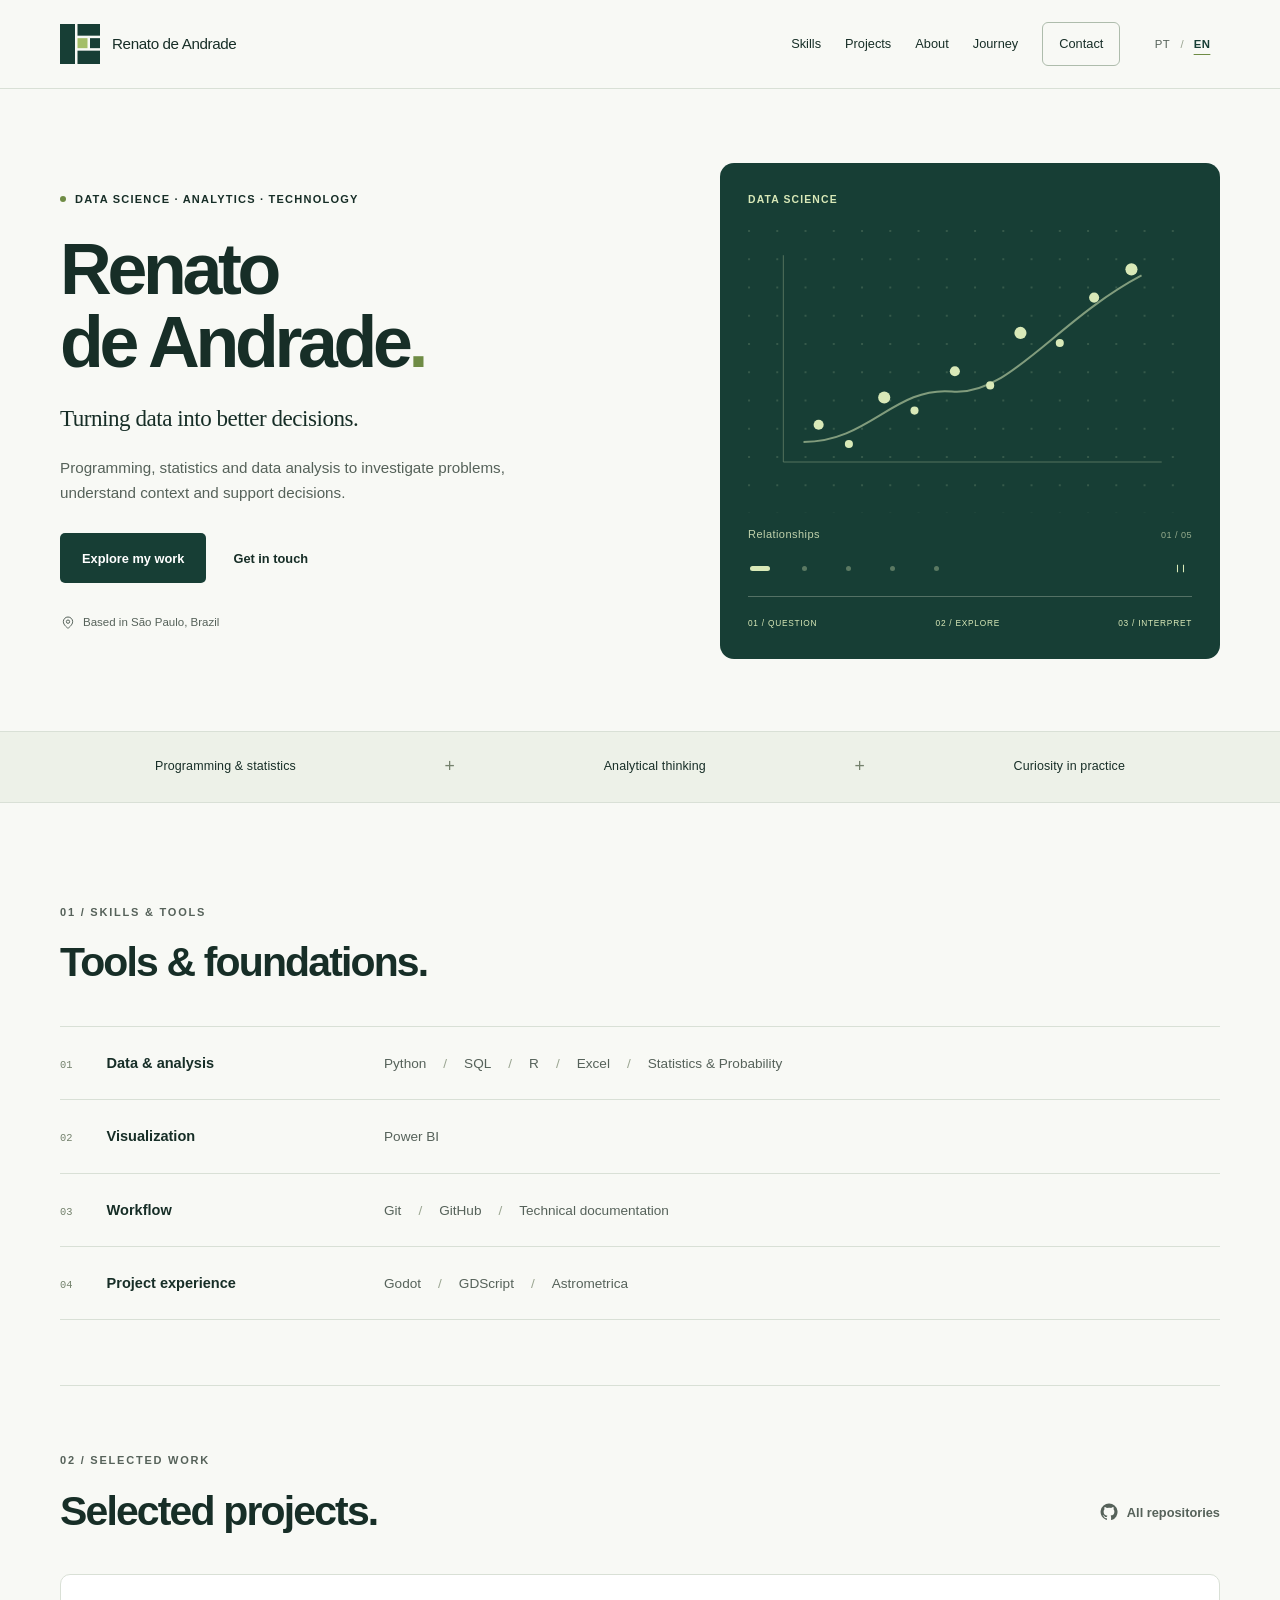
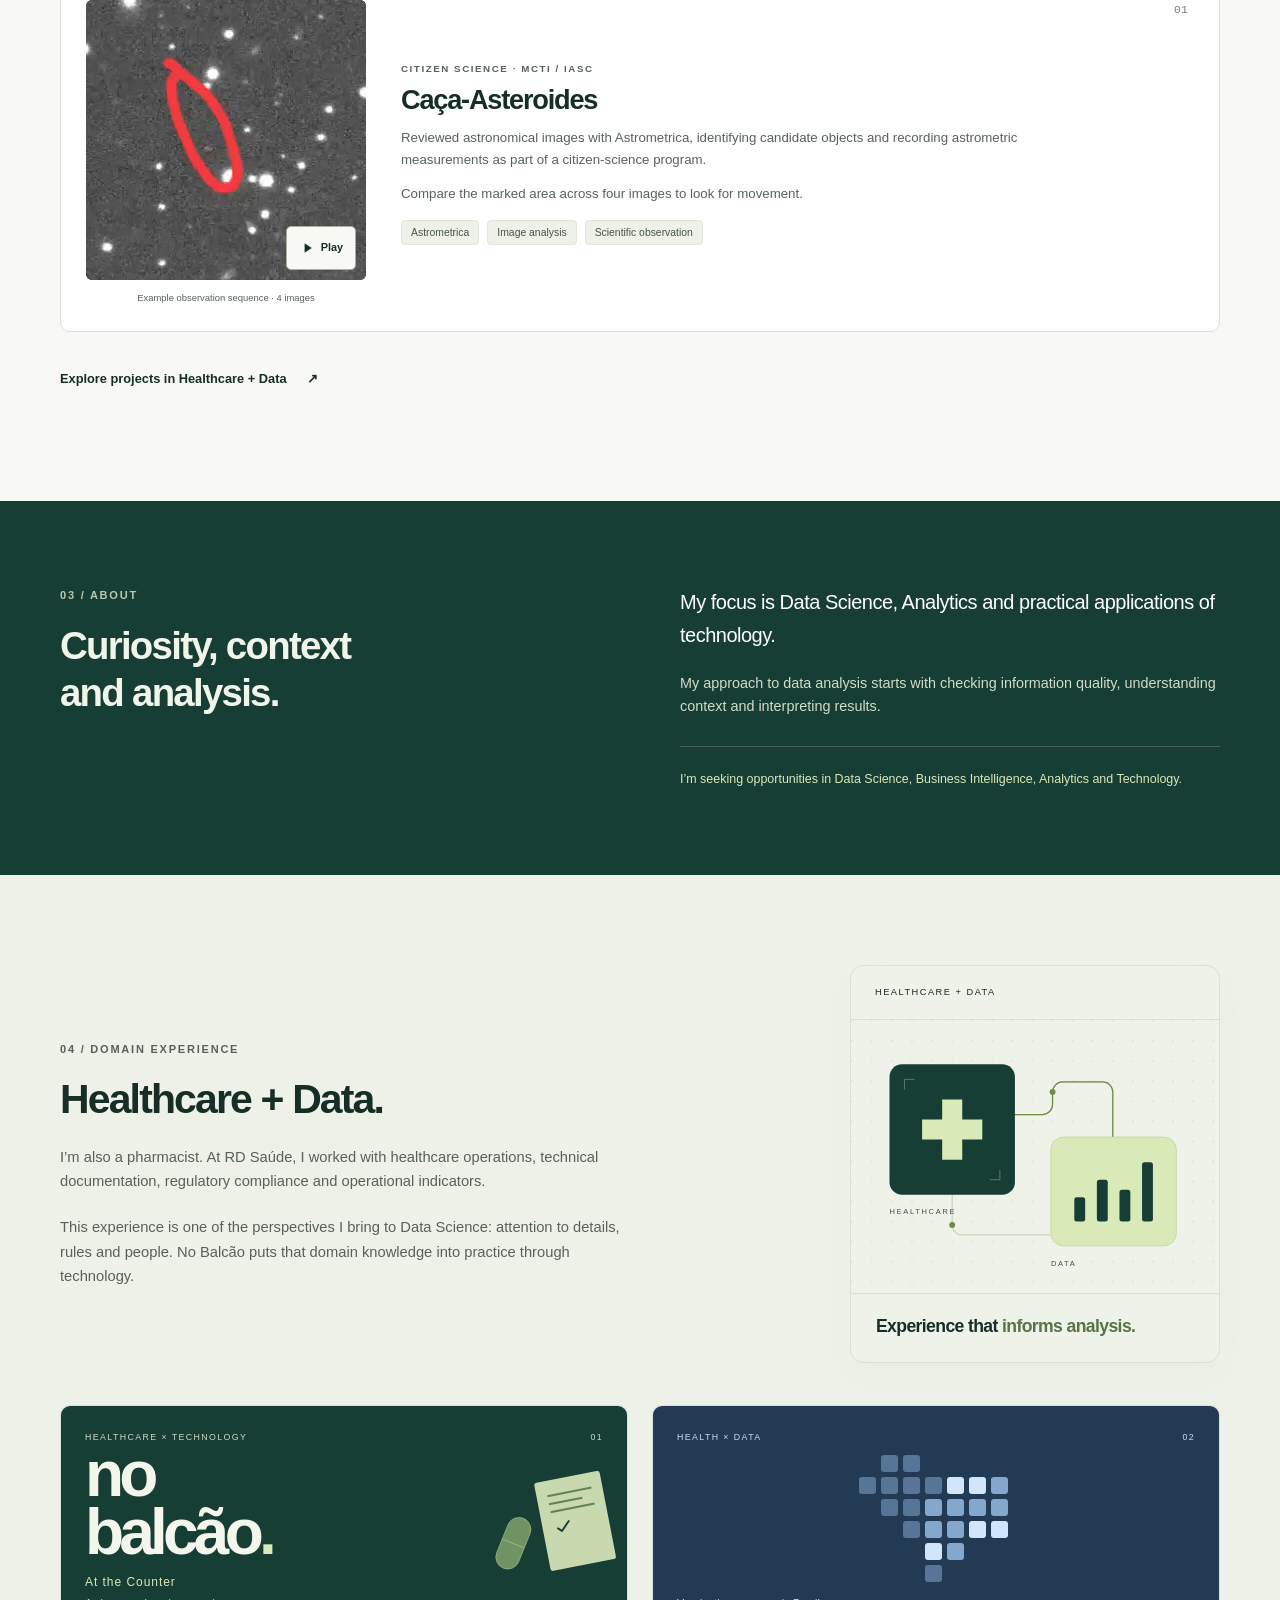
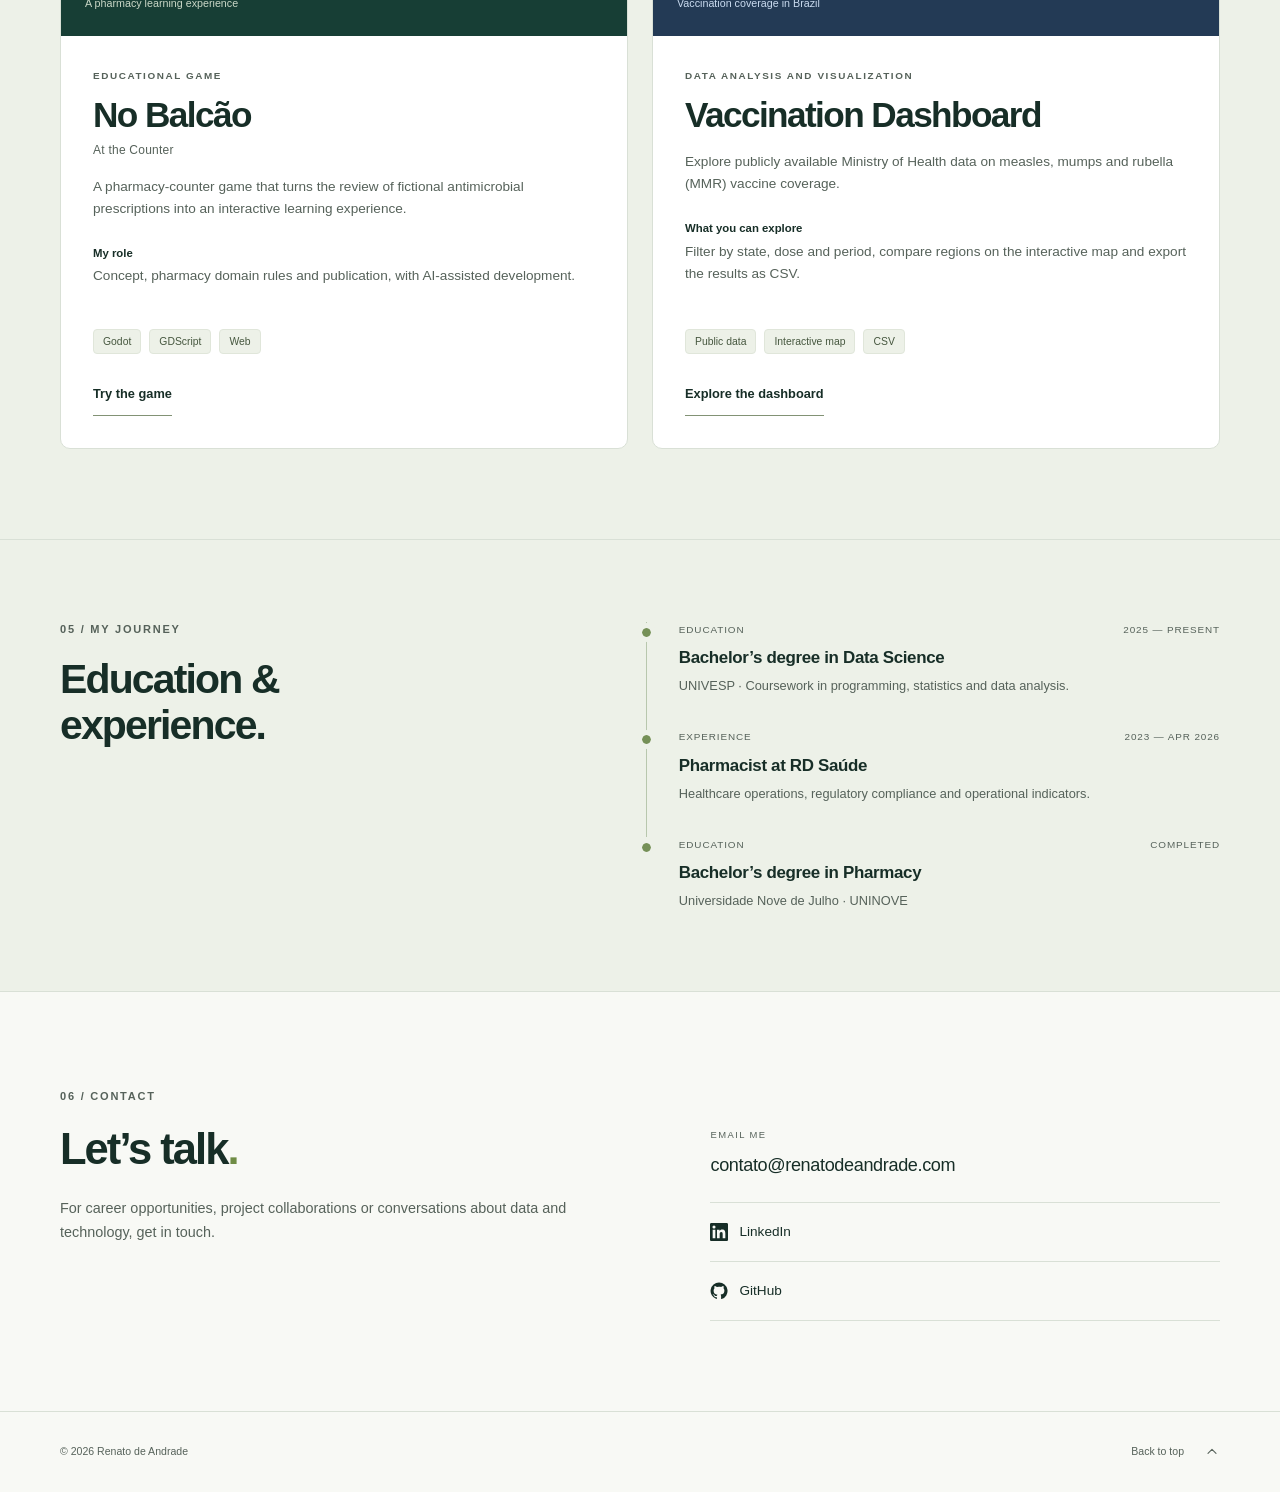
==== commit 7db4fc95: "Show vaccination dashboard alongside No Balcão" ====
--- a/en/index.html
+++ b/en/index.html
@@ -93,7 +93,7 @@
         <span class="project-number" aria-hidden="true">01</span>
       </article>
 
-      <a class="text-link domain-project-link" href="#health">Explore No Balcão in Healthcare + Data <span aria-hidden="true">↗</span></a>
+      <a class="text-link domain-project-link" href="#health">Explore projects in Healthcare + Data <span aria-hidden="true">↗</span></a>
     </section>
 
     <section id="about" class="about-section" aria-labelledby="about-title"><div class="container about-layout" data-reveal>
@@ -126,22 +126,44 @@
         <div class="perspective-bottom"><p>Experience that <span>informs analysis.</span></p></div>
       </div>
 </div>
-      <article class="featured-project" data-reveal aria-labelledby="balcao-title">
-        <div class="project-art" aria-hidden="true">
-          <div class="project-art-top"><span>HEALTHCARE × TECHNOLOGY</span><span>01</span></div>
-          <div class="game-wordmark">no<br>balcão<span>.</span><small class="game-english-name" lang="en">At the Counter</small></div>
-          <div class="game-motif"><span class="pill"></span><span class="paper"><i></i><i></i><i></i><svg class="paper-check" viewBox="0 0 24 24"><path d="m5 12 4 4L19 6"/></svg></span></div>
-          <div class="project-art-bottom"><span>A pharmacy learning experience</span></div>
-        </div>
-        <div class="project-content">
-          <p class="eyebrow">Educational game</p>
-          <h3 id="balcao-title" lang="pt-BR">No Balcão<small class="project-english-name" lang="en">At the Counter</small></h3>
-          <p>A pharmacy-counter game that turns the review of fictional antimicrobial prescriptions into an interactive learning experience.</p>
-          <dl class="project-details"><div><dt>The idea</dt><dd>Practice careful decisions through generated scenarios and educational feedback.</dd></div><div><dt>My role</dt><dd>Concept, pharmacy domain rules and publication, with AI-assisted development.</dd></div></dl>
-          <ul class="tags" aria-label="Project tools"><li>Godot</li><li>GDScript</li><li>Web</li></ul>
-          <a class="text-link project-link" href="https://no-balcao.vercel.app/" target="_blank" rel="noopener noreferrer">Try the game<span class="sr-only"> (opens in a new tab)</span></a>
-        </div>
-      </article>
+      <div class="health-projects">
+        <article class="featured-project" data-reveal aria-labelledby="balcao-title">
+          <div class="project-art" aria-hidden="true">
+            <div class="project-art-top"><span>HEALTHCARE × TECHNOLOGY</span><span>01</span></div>
+            <div class="game-wordmark">no<br>balcão<span>.</span><small class="game-english-name" lang="en">At the Counter</small></div>
+            <div class="game-motif"><span class="pill"></span><span class="paper"><i></i><i></i><i></i><svg class="paper-check" viewBox="0 0 24 24"><path d="m5 12 4 4L19 6"/></svg></span></div>
+            <div class="project-art-bottom"><span>A pharmacy learning experience</span></div>
+          </div>
+          <div class="project-content">
+            <p class="eyebrow">Educational game</p>
+            <h3 id="balcao-title" lang="pt-BR">No Balcão<small class="project-english-name" lang="en">At the Counter</small></h3>
+            <p>A pharmacy-counter game that turns the review of fictional antimicrobial prescriptions into an interactive learning experience.</p>
+            <dl class="project-details"><div><dt>My role</dt><dd>Concept, pharmacy domain rules and publication, with AI-assisted development.</dd></div></dl>
+            <ul class="tags" aria-label="Project tools"><li>Godot</li><li>GDScript</li><li>Web</li></ul>
+            <a class="text-link project-link" href="https://no-balcao.vercel.app/" target="_blank" rel="noopener noreferrer">Try the game<span class="sr-only"> (opens in a new tab)</span></a>
+          </div>
+        </article>
+        <article class="featured-project" data-reveal aria-labelledby="vaccination-title">
+          <div class="project-art vaccination-art" aria-hidden="true">
+            <div class="project-art-top"><span>HEALTH × DATA</span><span>02</span></div>
+            <svg class="vaccination-tiles" viewBox="0 0 180 130" fill="#83a7cd">
+              <defs><rect id="vaccination-tile" width="17" height="17" rx="3"/></defs>
+              <g opacity=".55"><use href="#vaccination-tile" x="35" y="0"/><use href="#vaccination-tile" x="57" y="0"/><use href="#vaccination-tile" x="13" y="22"/><use href="#vaccination-tile" x="35" y="22"/><use href="#vaccination-tile" x="57" y="22"/><use href="#vaccination-tile" x="79" y="22"/><use href="#vaccination-tile" x="35" y="44"/><use href="#vaccination-tile" x="57" y="44"/><use href="#vaccination-tile" x="57" y="66"/><use href="#vaccination-tile" x="79" y="110"/></g>
+              <g><use href="#vaccination-tile" x="79" y="44"/><use href="#vaccination-tile" x="101" y="44"/><use href="#vaccination-tile" x="145" y="22"/><use href="#vaccination-tile" x="123" y="44"/><use href="#vaccination-tile" x="145" y="44"/><use href="#vaccination-tile" x="79" y="66"/><use href="#vaccination-tile" x="101" y="66"/><use href="#vaccination-tile" x="101" y="88"/></g>
+              <g fill="#d2e5fa"><use href="#vaccination-tile" x="101" y="22"/><use href="#vaccination-tile" x="123" y="22"/><use href="#vaccination-tile" x="123" y="66"/><use href="#vaccination-tile" x="145" y="66"/><use href="#vaccination-tile" x="79" y="88"/></g>
+            </svg>
+            <div class="project-art-bottom"><span>Vaccination coverage in Brazil</span></div>
+          </div>
+          <div class="project-content">
+            <p class="eyebrow">Data analysis and visualization</p>
+            <h3 id="vaccination-title">Vaccination Dashboard</h3>
+            <p>Explore publicly available Ministry of Health data on measles, mumps and rubella (MMR) vaccine coverage.</p>
+            <dl class="project-details"><div><dt>What you can explore</dt><dd>Filter by state, dose and period, compare regions on the interactive map and export the results as CSV.</dd></div></dl>
+            <ul class="tags" aria-label="Project topics"><li>Public data</li><li>Interactive map</li><li>CSV</li></ul>
+            <a class="text-link project-link" href="https://imunoradar.renatodeandrade.com/" target="_blank" rel="noopener noreferrer">Explore the dashboard<span class="sr-only"> (opens in a new tab)</span></a>
+          </div>
+        </article>
+      </div>
     </div></section>
 
     <section id="experience" class="journey-section" aria-labelledby="journey-title"><div class="container journey-layout">
--- a/styles.css
+++ b/styles.css
@@ -350,3 +350,32 @@
 /* English companion title preserves the original project name. */
 .game-english-name { display: block; margin-top: 18px; font-size: .75rem; line-height: 1.4; font-weight: 400; letter-spacing: .08em; color: var(--lime); }
 .project-english-name { display: block; margin-top: 8px; font-size: .75rem; line-height: 1.4; font-weight: 400; letter-spacing: .02em; color: var(--muted); }
+
+/* Drag/swipe chart area; native vertical scrolling and pinch zoom remain available. */
+.chart-stage { touch-action: pan-y pinch-zoom; cursor: grab; user-select: none; -webkit-user-select: none; }
+.chart-stage.is-dragging { cursor: grabbing; }
+.chart-slide.is-active { transform: translateX(var(--chart-drag, 0px)); }
+.chart-stage.is-dragging .chart-slide.is-active { transition: opacity .8s ease; }
+@media (prefers-reduced-motion: reduce) { .chart-slide.is-active { transform: none; } }
+
+/* Healthcare projects share a cover size and a common action baseline. */
+.health-projects {
+  display: grid;
+  grid-template-columns: repeat(2, minmax(0, 1fr));
+  gap: 24px;
+}
+.health-projects .featured-project { grid-template-columns: minmax(0, 1fr); grid-template-rows: auto 1fr; }
+.health-projects .project-art { min-height: 0; height: 230px; padding: 24px; }
+.health-projects .game-wordmark { font-size: clamp(3rem, 5vw, 4.5rem); padding: 0 0 4px; }
+.health-projects .game-english-name { margin-top: 12px; }
+.health-projects .game-motif { bottom: 39px; right: 34px; transform: rotate(12deg) scale(.68); transform-origin: bottom right; }
+.health-projects .project-content { display: flex; flex-direction: column; align-items: flex-start; padding: clamp(22px, 3vw, 32px); }
+.health-projects .project-content > h3 { font-size: clamp(1.65rem, 3vw, 2.2rem); }
+.health-projects .project-content > .tags { margin-top: auto; padding-top: 18px; }
+.vaccination-art { background: #233a55; color: #e9f1fa; }
+.vaccination-art .project-art-top, .vaccination-art .project-art-bottom { color: #cadbf0; }
+.vaccination-tiles { width: min(68%, 240px); height: 130px; align-self: center; }
+
+@media (max-width: 760px) {
+  .health-projects { grid-template-columns: minmax(0, 1fr); gap: 20px; }
+}
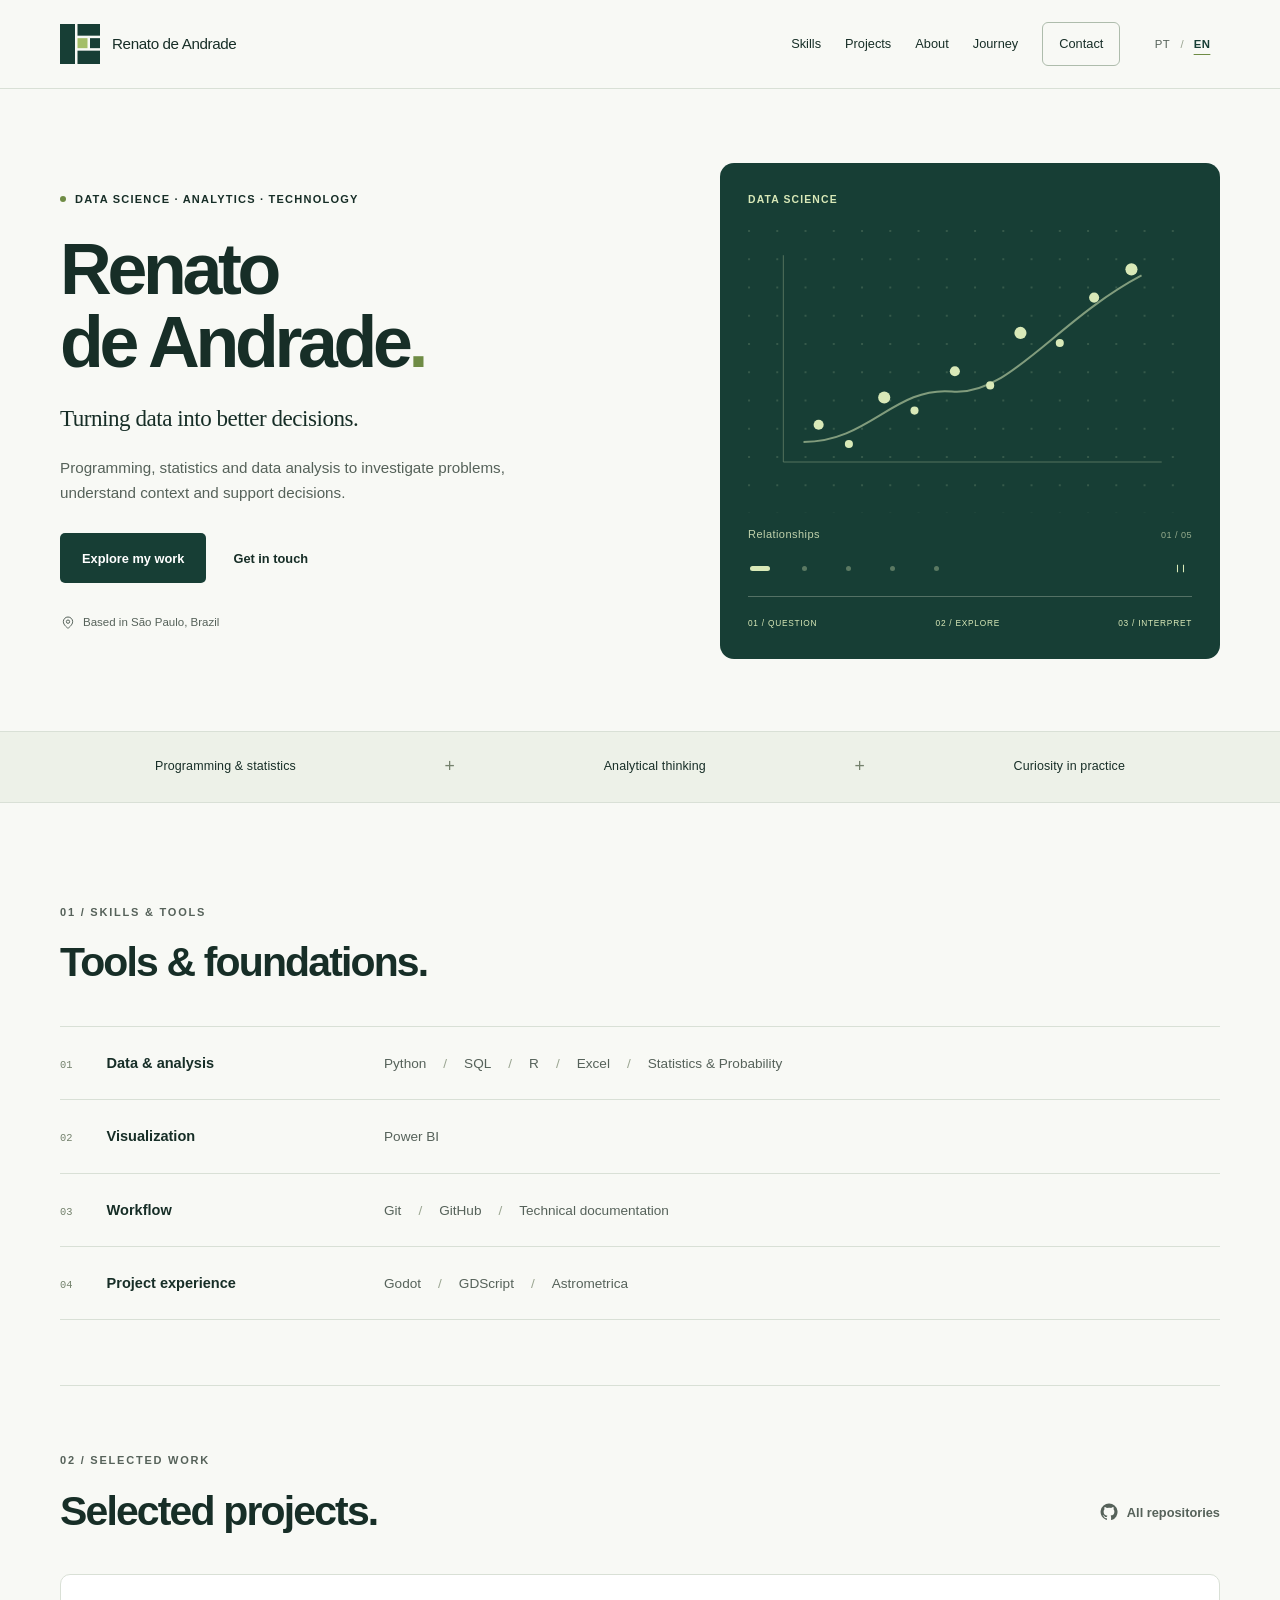
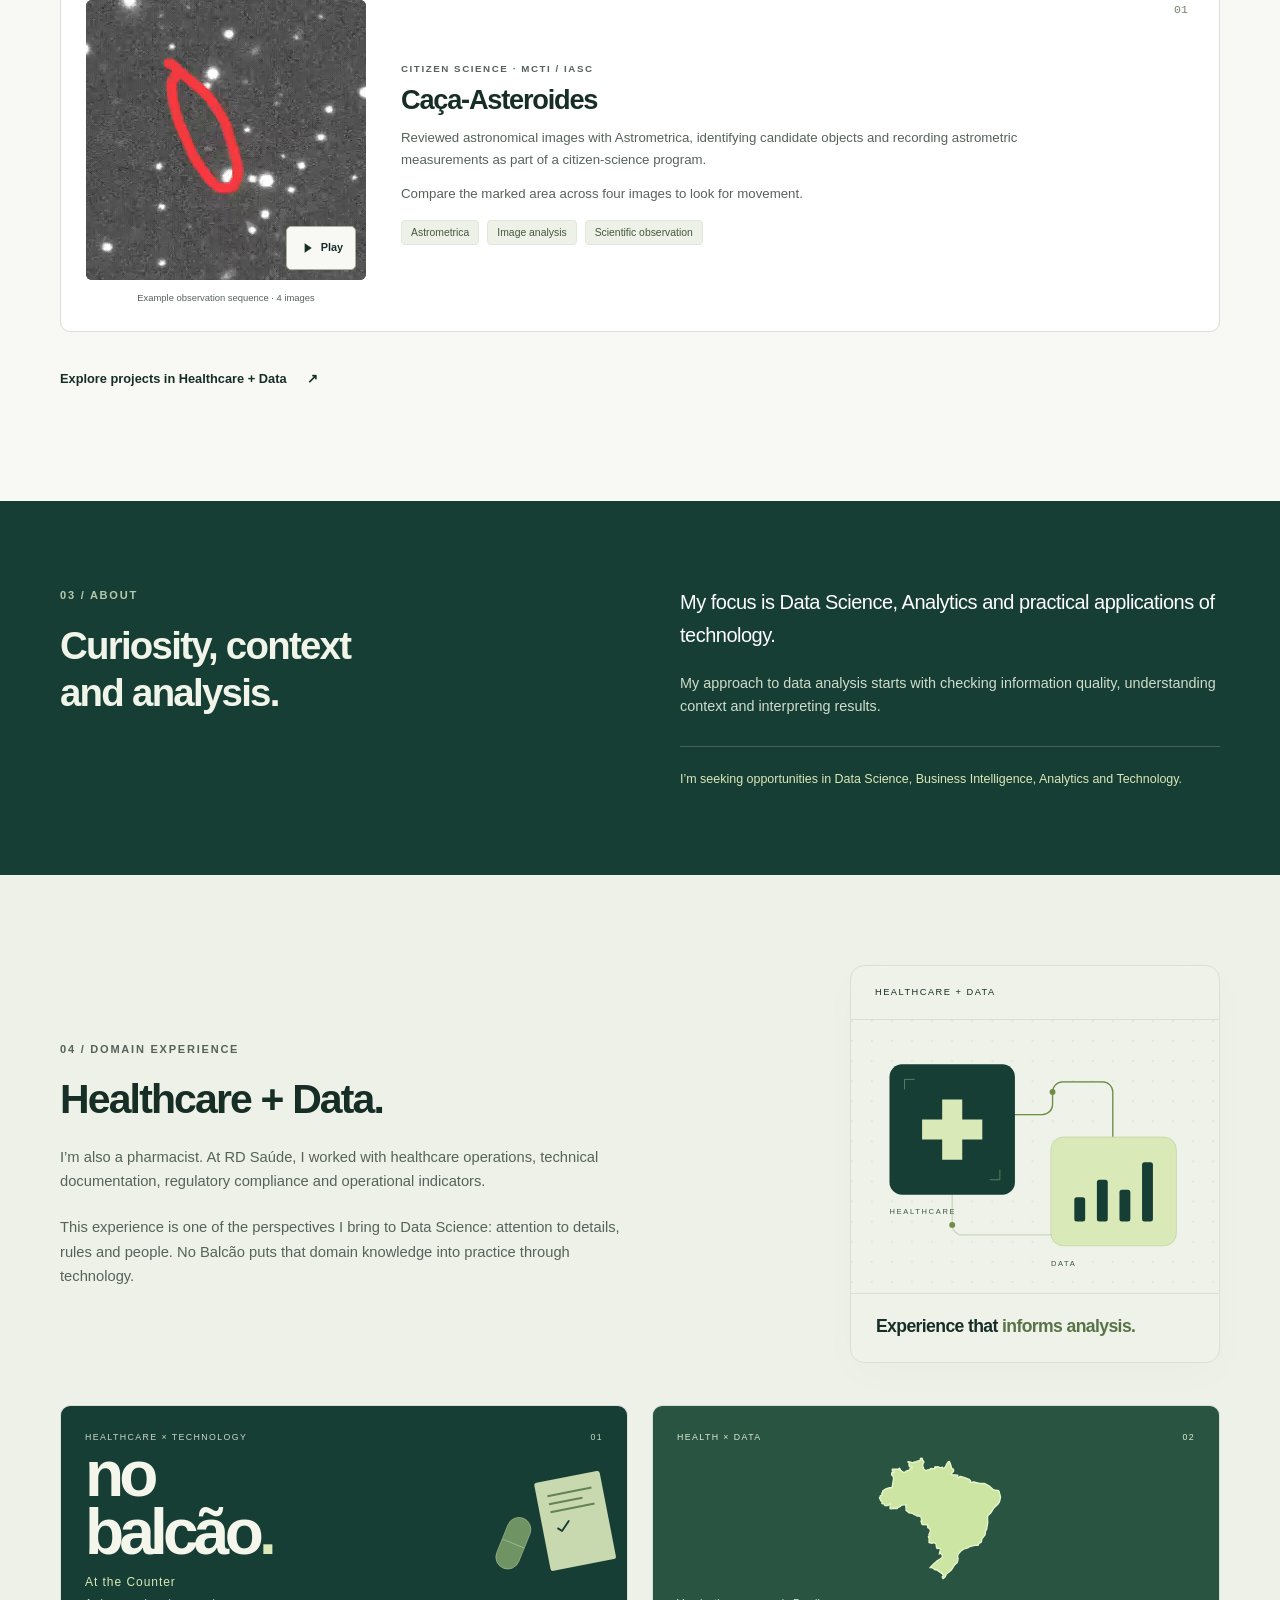
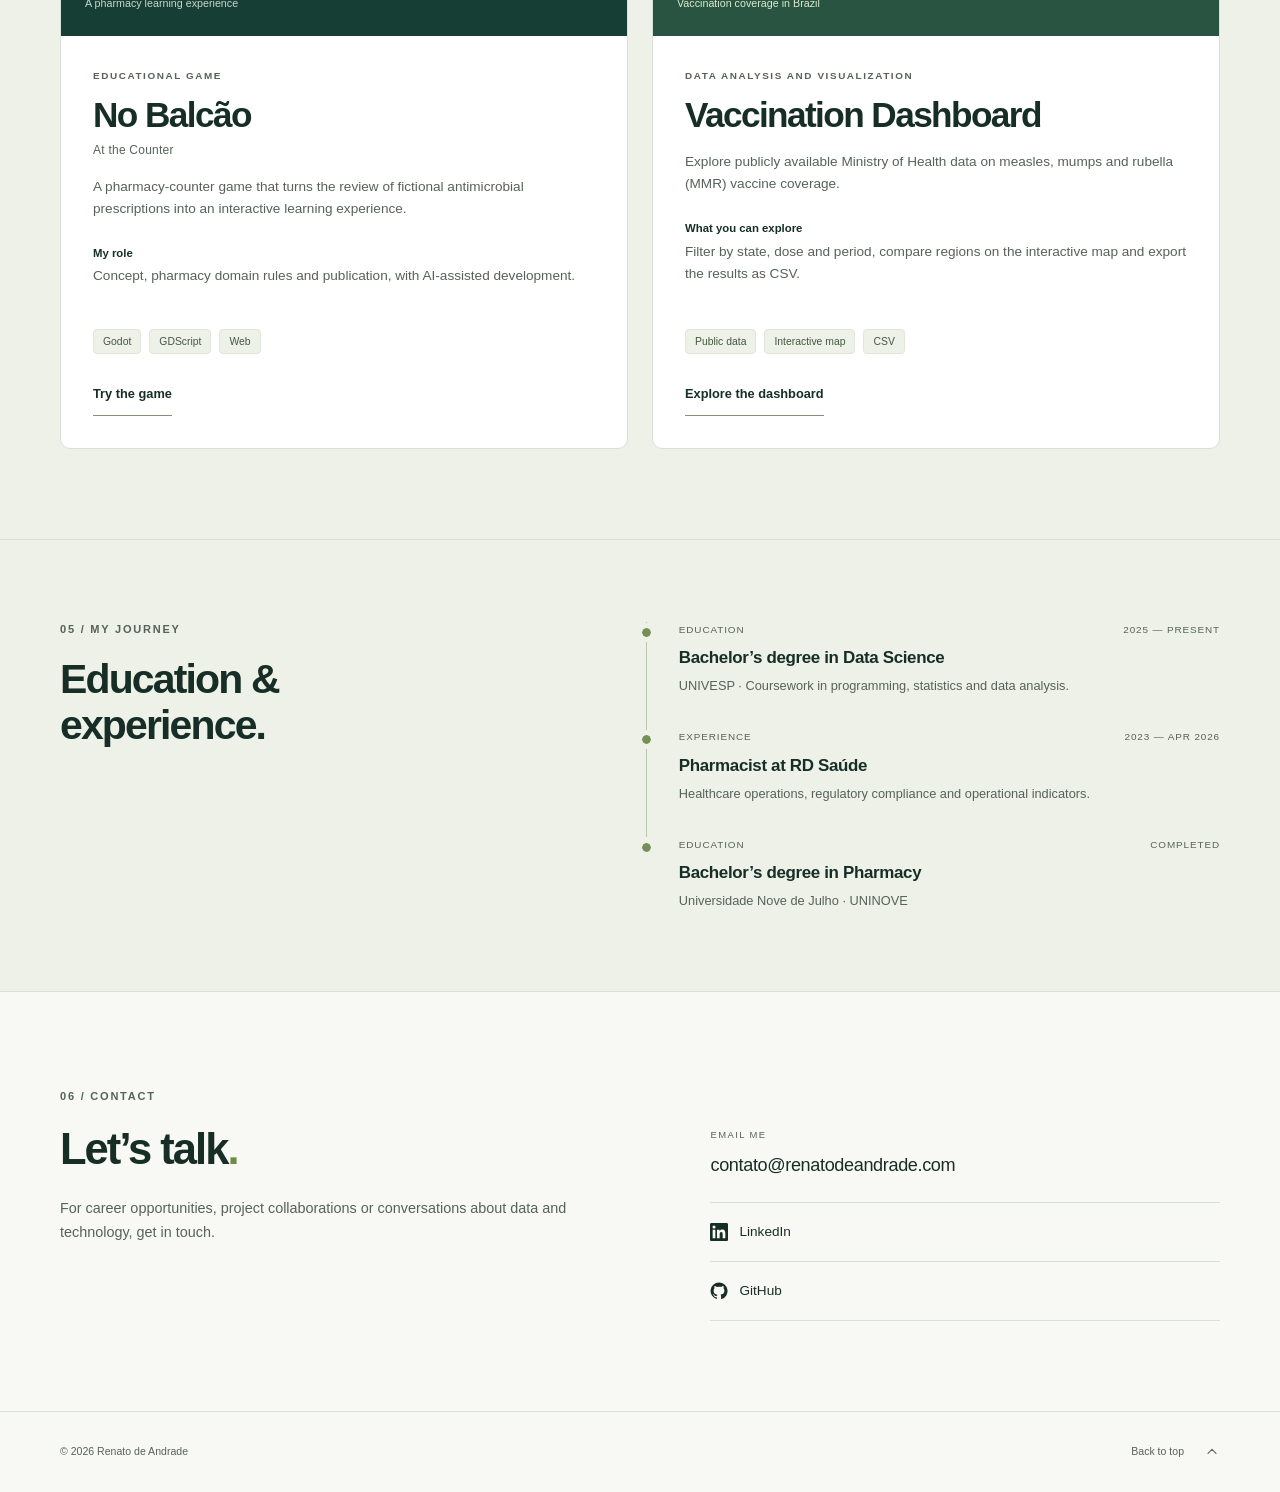
==== commit e60f68f6: "Use geographic Brazil outline on vaccination project cover" ====
--- a/en/index.html
+++ b/en/index.html
@@ -146,11 +146,9 @@
         <article class="featured-project" data-reveal aria-labelledby="vaccination-title">
           <div class="project-art vaccination-art" aria-hidden="true">
             <div class="project-art-top"><span>HEALTH × DATA</span><span>02</span></div>
-            <svg class="vaccination-tiles" viewBox="0 0 180 130" fill="#83a7cd">
-              <defs><rect id="vaccination-tile" width="17" height="17" rx="3"/></defs>
-              <g opacity=".55"><use href="#vaccination-tile" x="35" y="0"/><use href="#vaccination-tile" x="57" y="0"/><use href="#vaccination-tile" x="13" y="22"/><use href="#vaccination-tile" x="35" y="22"/><use href="#vaccination-tile" x="57" y="22"/><use href="#vaccination-tile" x="79" y="22"/><use href="#vaccination-tile" x="35" y="44"/><use href="#vaccination-tile" x="57" y="44"/><use href="#vaccination-tile" x="57" y="66"/><use href="#vaccination-tile" x="79" y="110"/></g>
-              <g><use href="#vaccination-tile" x="79" y="44"/><use href="#vaccination-tile" x="101" y="44"/><use href="#vaccination-tile" x="145" y="22"/><use href="#vaccination-tile" x="123" y="44"/><use href="#vaccination-tile" x="145" y="44"/><use href="#vaccination-tile" x="79" y="66"/><use href="#vaccination-tile" x="101" y="66"/><use href="#vaccination-tile" x="101" y="88"/></g>
-              <g fill="#d2e5fa"><use href="#vaccination-tile" x="101" y="22"/><use href="#vaccination-tile" x="123" y="22"/><use href="#vaccination-tile" x="123" y="66"/><use href="#vaccination-tile" x="145" y="66"/><use href="#vaccination-tile" x="79" y="88"/></g>
+            <!-- Brazil outline simplified from Natural Earth 1:110m, public domain. -->
+            <svg class="vaccination-map" viewBox="0 0 130 140" aria-hidden="true">
+              <path d="M71.8,127.0L71.0,125.3L72.3,123.9L70.6,121.9L68.2,120.2L65.2,118.3L64.0,118.4L61.0,116.1L59.1,116.4L63.1,112.3L66.5,109.4L68.5,108.2L71.0,106.5L71.1,104.1L69.6,102.4L68.1,103.0L68.7,101.2L69.1,99.4L69.1,97.8L68.0,97.3L66.9,97.7L65.8,97.6L65.4,96.4L65.1,93.7L64.6,92.8L62.5,92.0L61.3,92.6L58.2,92.0L58.3,87.9L57.5,86.3L58.4,85.6L58.1,83.9L58.9,82.6L59.5,80.3L58.8,78.4L57.1,77.5L56.8,76.4L57.2,74.6L51.5,74.5L50.3,71.0L51.2,71.0L51.2,69.7L50.6,68.8L50.5,67.1L48.7,66.2L46.8,66.2L45.6,65.3L43.6,64.7L42.4,63.6L39.0,63.1L35.8,60.4L36.0,58.4L35.6,57.3L35.9,55.0L32.0,55.5L30.4,56.7L27.8,57.9L27.1,58.8L25.6,58.8L23.4,58.6L21.7,59.1L20.3,58.8L20.5,54.2L18.1,56.0L15.4,55.9L14.3,54.3L12.3,54.1L12.9,52.8L11.2,51.0L10.0,48.3L10.8,47.8L10.8,46.5L12.6,45.6L12.3,44.0L13.1,43.0L13.3,41.6L16.7,39.5L19.2,38.9L19.6,38.5L22.3,38.6L23.6,30.4L23.7,29.1L23.2,27.4L21.9,26.3L21.9,24.1L23.6,23.6L24.2,23.9L24.3,22.8L22.5,22.5L22.5,20.6L28.4,20.7L29.3,19.6L30.2,20.6L30.8,22.3L31.3,22.0L33.0,23.6L35.3,23.4L35.9,22.4L38.1,21.7L39.4,21.3L39.7,20.0L41.9,19.1L41.7,18.5L39.2,18.2L38.7,16.4L38.9,14.3L37.5,13.6L38.1,13.3L40.3,13.7L42.7,14.4L43.5,13.7L45.7,13.2L49.1,12.1L50.2,11.0L49.8,10.1L51.3,10.0L52.0,10.7L51.6,12.0L52.7,12.5L53.3,13.9L52.5,14.9L52.0,17.5L52.8,19.0L53.0,20.4L54.9,21.8L56.3,21.9L56.7,21.3L57.6,21.2L59.0,20.7L60.0,19.9L61.6,20.1L62.3,20.0L64.0,20.3L64.2,19.7L63.7,19.1L64.0,18.2L65.3,18.5L66.7,18.2L68.4,18.8L69.7,19.4L70.6,18.6L71.3,18.7L71.7,19.6L73.1,19.4L74.3,18.2L75.2,16.0L77.0,13.3L78.0,13.1L78.8,14.8L80.4,20.0L82.0,20.5L82.1,22.6L79.9,25.1L80.8,26.0L86.1,26.4L86.2,29.4L88.5,27.5L92.3,28.6L97.2,30.4L98.7,32.1L98.2,33.8L101.7,32.9L107.5,34.5L112.0,34.4L116.5,36.8L120.3,40.2L122.6,41.1L125.2,41.2L126.3,42.1L127.3,45.9L127.8,47.8L126.6,52.7L125.1,54.7L120.8,58.9L118.9,62.2L116.7,64.8L115.9,64.9L115.1,67.1L115.3,72.7L114.5,77.4L114.2,79.3L113.2,80.5L112.7,84.5L109.6,88.4L109.1,91.5L106.7,92.8L106.0,94.6L102.7,94.6L98.0,95.8L95.9,97.1L92.5,98.0L89.0,100.4L86.5,103.4L86.0,105.6L86.5,107.3L86.0,110.3L85.3,111.8L83.2,113.4L79.9,118.7L77.2,121.1L75.2,122.5L73.8,125.3Z" fill="#cce5a3" stroke="#e8f5cb" stroke-width="1.3" stroke-linejoin="round"/>
             </svg>
             <div class="project-art-bottom"><span>Vaccination coverage in Brazil</span></div>
           </div>
--- a/styles.css
+++ b/styles.css
@@ -372,9 +372,9 @@
 .health-projects .project-content { display: flex; flex-direction: column; align-items: flex-start; padding: clamp(22px, 3vw, 32px); }
 .health-projects .project-content > h3 { font-size: clamp(1.65rem, 3vw, 2.2rem); }
 .health-projects .project-content > .tags { margin-top: auto; padding-top: 18px; }
-.vaccination-art { background: #233a55; color: #e9f1fa; }
-.vaccination-art .project-art-top, .vaccination-art .project-art-bottom { color: #cadbf0; }
-.vaccination-tiles { width: min(68%, 240px); height: 130px; align-self: center; }
+.vaccination-art { background: #285441; color: #f0f7e2; }
+.vaccination-art .project-art-top, .vaccination-art .project-art-bottom { color: #dcebd0; }
+.vaccination-map { width: 144px; height: 144px; align-self: center; }
 
 @media (max-width: 760px) {
   .health-projects { grid-template-columns: minmax(0, 1fr); gap: 20px; }
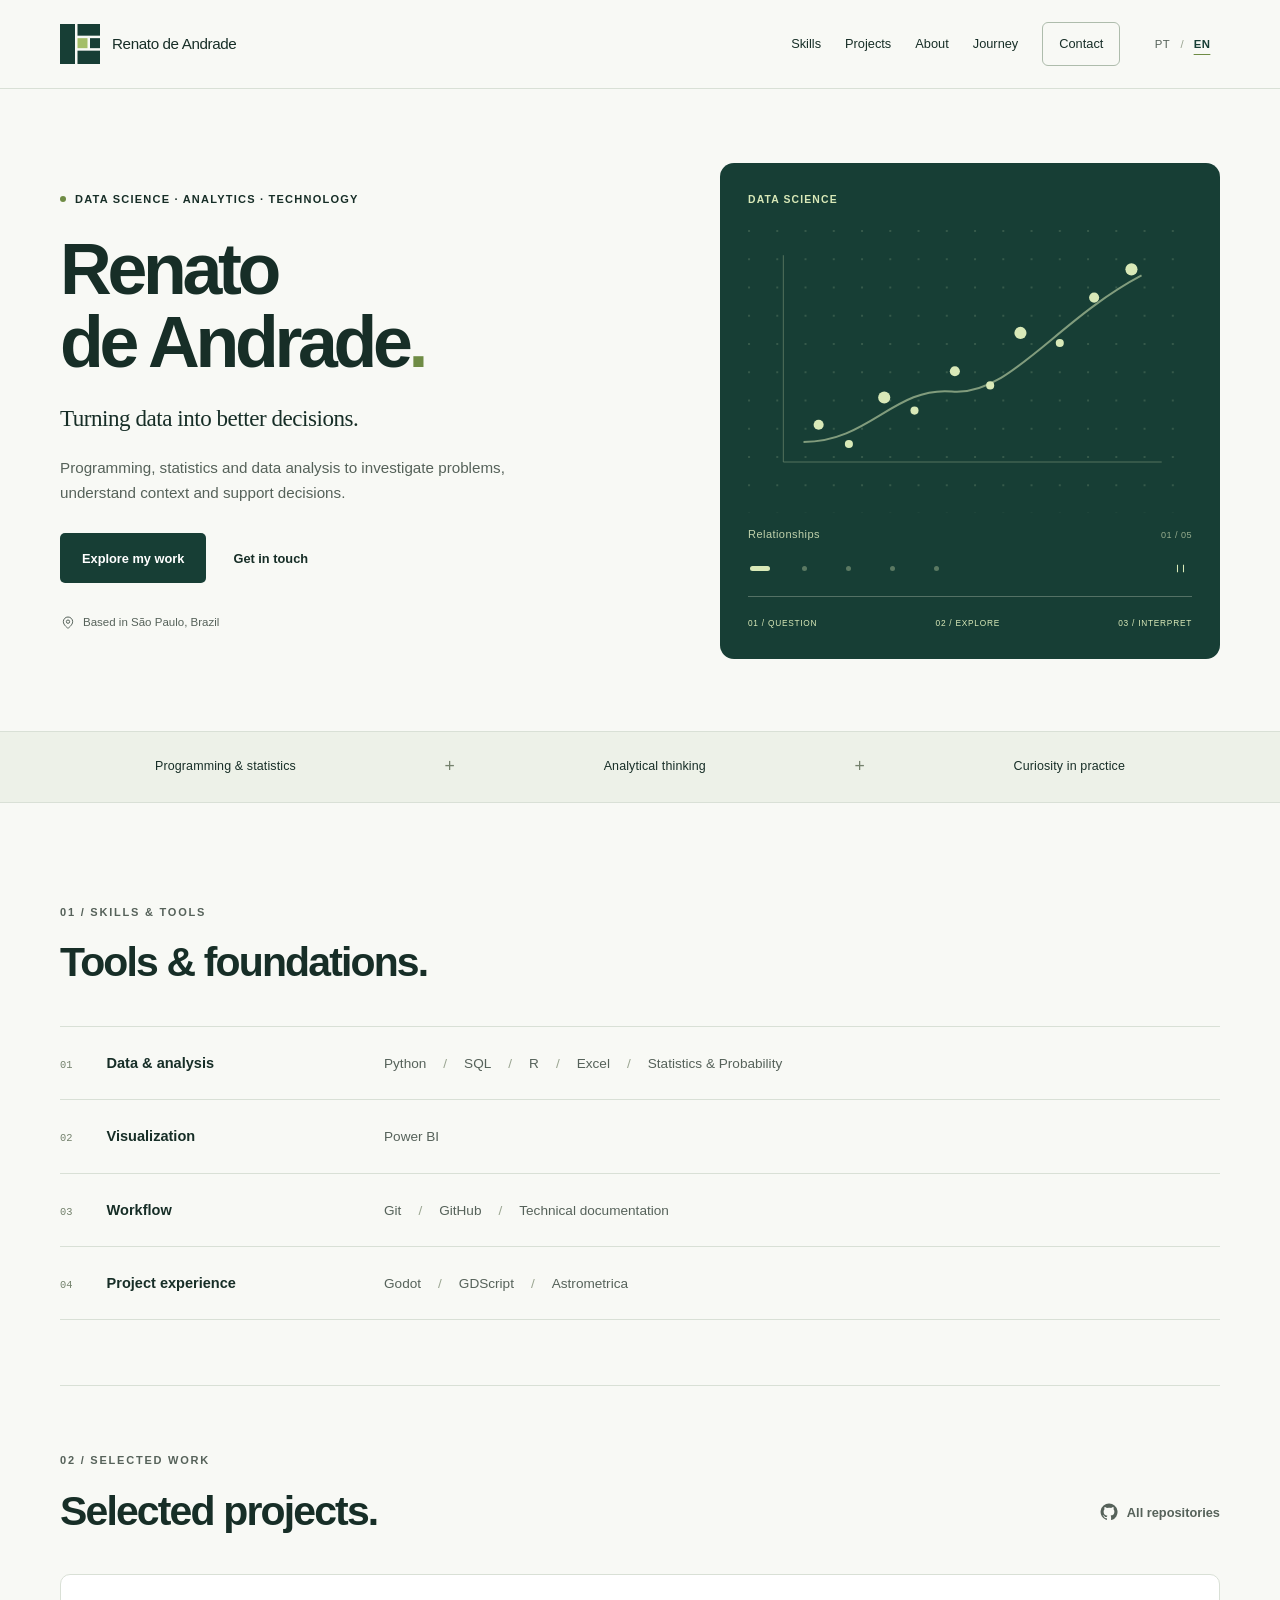
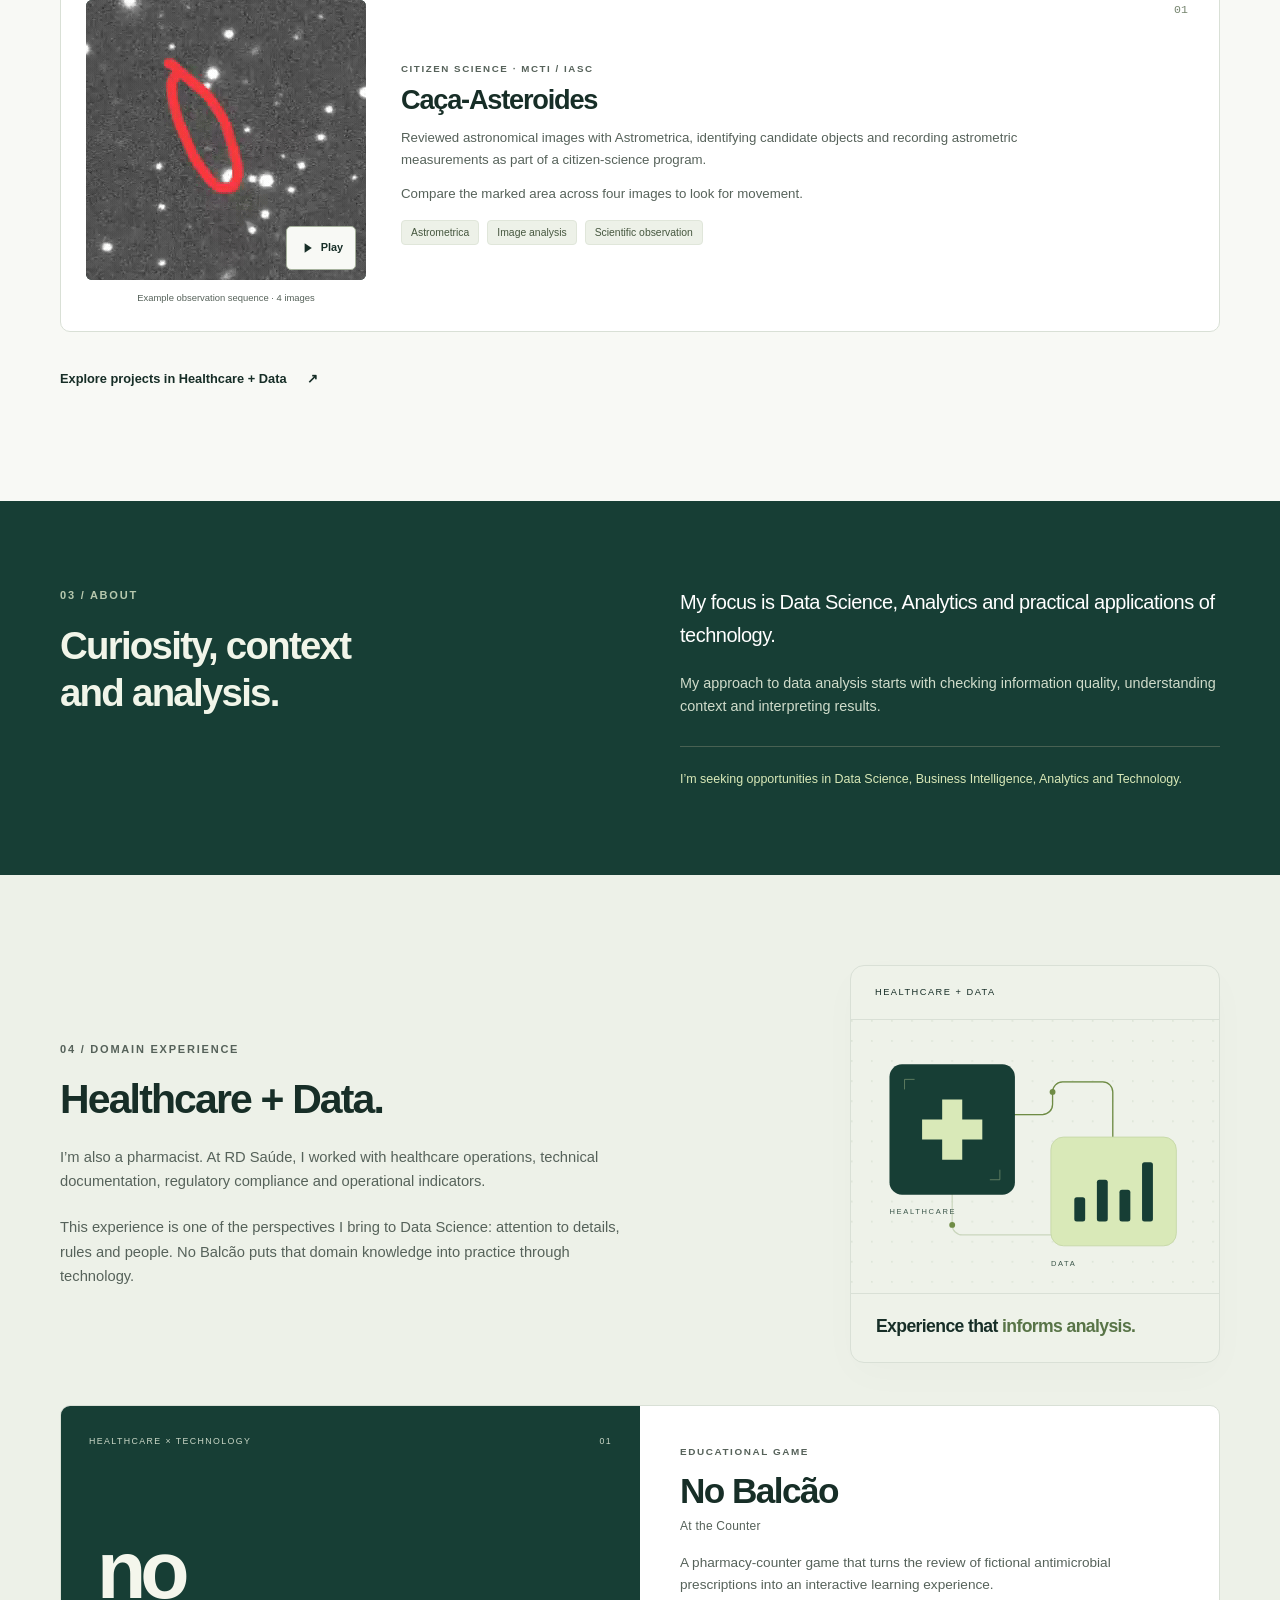
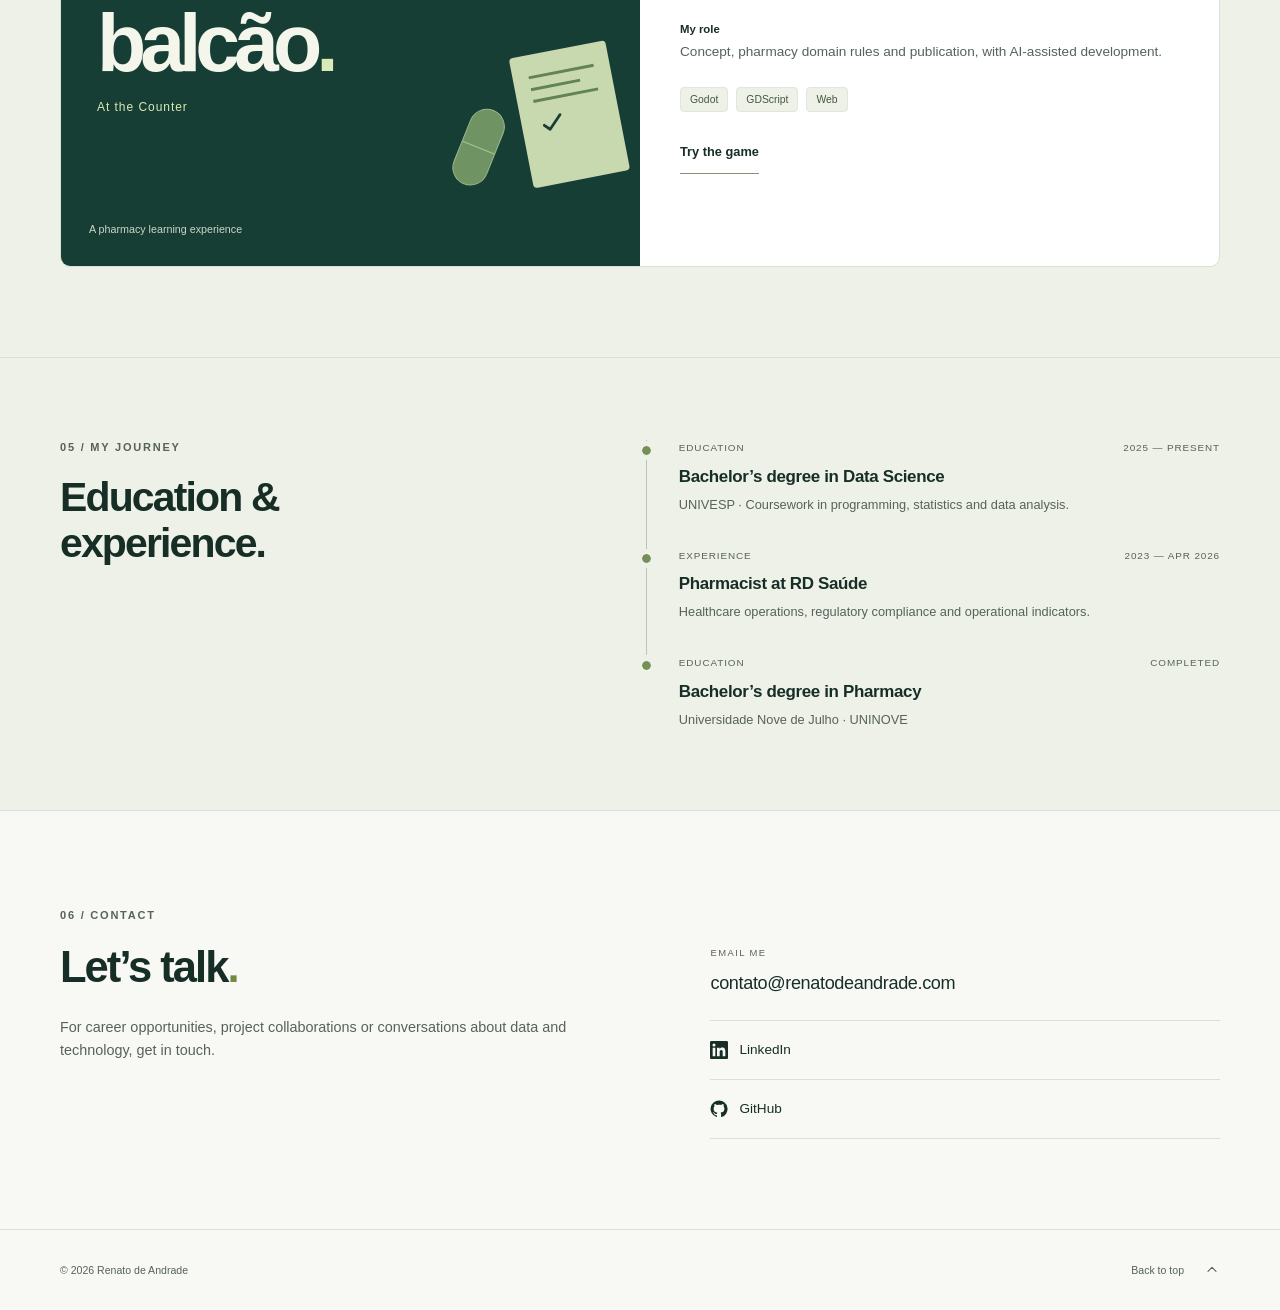
==== commit 2fc875a2: "Remove vaccination dashboard from portfolio" ====
--- a/en/index.html
+++ b/en/index.html
@@ -126,42 +126,22 @@
         <div class="perspective-bottom"><p>Experience that <span>informs analysis.</span></p></div>
       </div>
 </div>
-      <div class="health-projects">
-        <article class="featured-project" data-reveal aria-labelledby="balcao-title">
-          <div class="project-art" aria-hidden="true">
-            <div class="project-art-top"><span>HEALTHCARE × TECHNOLOGY</span><span>01</span></div>
-            <div class="game-wordmark">no<br>balcão<span>.</span><small class="game-english-name" lang="en">At the Counter</small></div>
-            <div class="game-motif"><span class="pill"></span><span class="paper"><i></i><i></i><i></i><svg class="paper-check" viewBox="0 0 24 24"><path d="m5 12 4 4L19 6"/></svg></span></div>
-            <div class="project-art-bottom"><span>A pharmacy learning experience</span></div>
-          </div>
-          <div class="project-content">
-            <p class="eyebrow">Educational game</p>
-            <h3 id="balcao-title" lang="pt-BR">No Balcão<small class="project-english-name" lang="en">At the Counter</small></h3>
-            <p>A pharmacy-counter game that turns the review of fictional antimicrobial prescriptions into an interactive learning experience.</p>
-            <dl class="project-details"><div><dt>My role</dt><dd>Concept, pharmacy domain rules and publication, with AI-assisted development.</dd></div></dl>
-            <ul class="tags" aria-label="Project tools"><li>Godot</li><li>GDScript</li><li>Web</li></ul>
-            <a class="text-link project-link" href="https://no-balcao.vercel.app/" target="_blank" rel="noopener noreferrer">Try the game<span class="sr-only"> (opens in a new tab)</span></a>
-          </div>
-        </article>
-        <article class="featured-project" data-reveal aria-labelledby="vaccination-title">
-          <div class="project-art vaccination-art" aria-hidden="true">
-            <div class="project-art-top"><span>HEALTH × DATA</span><span>02</span></div>
-            <!-- Brazil outline simplified from Natural Earth 1:110m, public domain. -->
-            <svg class="vaccination-map" viewBox="0 0 130 140" aria-hidden="true">
-              <path d="M71.8,127.0L71.0,125.3L72.3,123.9L70.6,121.9L68.2,120.2L65.2,118.3L64.0,118.4L61.0,116.1L59.1,116.4L63.1,112.3L66.5,109.4L68.5,108.2L71.0,106.5L71.1,104.1L69.6,102.4L68.1,103.0L68.7,101.2L69.1,99.4L69.1,97.8L68.0,97.3L66.9,97.7L65.8,97.6L65.4,96.4L65.1,93.7L64.6,92.8L62.5,92.0L61.3,92.6L58.2,92.0L58.3,87.9L57.5,86.3L58.4,85.6L58.1,83.9L58.9,82.6L59.5,80.3L58.8,78.4L57.1,77.5L56.8,76.4L57.2,74.6L51.5,74.5L50.3,71.0L51.2,71.0L51.2,69.7L50.6,68.8L50.5,67.1L48.7,66.2L46.8,66.2L45.6,65.3L43.6,64.7L42.4,63.6L39.0,63.1L35.8,60.4L36.0,58.4L35.6,57.3L35.9,55.0L32.0,55.5L30.4,56.7L27.8,57.9L27.1,58.8L25.6,58.8L23.4,58.6L21.7,59.1L20.3,58.8L20.5,54.2L18.1,56.0L15.4,55.9L14.3,54.3L12.3,54.1L12.9,52.8L11.2,51.0L10.0,48.3L10.8,47.8L10.8,46.5L12.6,45.6L12.3,44.0L13.1,43.0L13.3,41.6L16.7,39.5L19.2,38.9L19.6,38.5L22.3,38.6L23.6,30.4L23.7,29.1L23.2,27.4L21.9,26.3L21.9,24.1L23.6,23.6L24.2,23.9L24.3,22.8L22.5,22.5L22.5,20.6L28.4,20.7L29.3,19.6L30.2,20.6L30.8,22.3L31.3,22.0L33.0,23.6L35.3,23.4L35.9,22.4L38.1,21.7L39.4,21.3L39.7,20.0L41.9,19.1L41.7,18.5L39.2,18.2L38.7,16.4L38.9,14.3L37.5,13.6L38.1,13.3L40.3,13.7L42.7,14.4L43.5,13.7L45.7,13.2L49.1,12.1L50.2,11.0L49.8,10.1L51.3,10.0L52.0,10.7L51.6,12.0L52.7,12.5L53.3,13.9L52.5,14.9L52.0,17.5L52.8,19.0L53.0,20.4L54.9,21.8L56.3,21.9L56.7,21.3L57.6,21.2L59.0,20.7L60.0,19.9L61.6,20.1L62.3,20.0L64.0,20.3L64.2,19.7L63.7,19.1L64.0,18.2L65.3,18.5L66.7,18.2L68.4,18.8L69.7,19.4L70.6,18.6L71.3,18.7L71.7,19.6L73.1,19.4L74.3,18.2L75.2,16.0L77.0,13.3L78.0,13.1L78.8,14.8L80.4,20.0L82.0,20.5L82.1,22.6L79.9,25.1L80.8,26.0L86.1,26.4L86.2,29.4L88.5,27.5L92.3,28.6L97.2,30.4L98.7,32.1L98.2,33.8L101.7,32.9L107.5,34.5L112.0,34.4L116.5,36.8L120.3,40.2L122.6,41.1L125.2,41.2L126.3,42.1L127.3,45.9L127.8,47.8L126.6,52.7L125.1,54.7L120.8,58.9L118.9,62.2L116.7,64.8L115.9,64.9L115.1,67.1L115.3,72.7L114.5,77.4L114.2,79.3L113.2,80.5L112.7,84.5L109.6,88.4L109.1,91.5L106.7,92.8L106.0,94.6L102.7,94.6L98.0,95.8L95.9,97.1L92.5,98.0L89.0,100.4L86.5,103.4L86.0,105.6L86.5,107.3L86.0,110.3L85.3,111.8L83.2,113.4L79.9,118.7L77.2,121.1L75.2,122.5L73.8,125.3Z" fill="#cce5a3" stroke="#e8f5cb" stroke-width="1.3" stroke-linejoin="round"/>
-            </svg>
-            <div class="project-art-bottom"><span>Vaccination coverage in Brazil</span></div>
-          </div>
-          <div class="project-content">
-            <p class="eyebrow">Data analysis and visualization</p>
-            <h3 id="vaccination-title">Vaccination Dashboard</h3>
-            <p>Explore publicly available Ministry of Health data on measles, mumps and rubella (MMR) vaccine coverage.</p>
-            <dl class="project-details"><div><dt>What you can explore</dt><dd>Filter by state, dose and period, compare regions on the interactive map and export the results as CSV.</dd></div></dl>
-            <ul class="tags" aria-label="Project topics"><li>Public data</li><li>Interactive map</li><li>CSV</li></ul>
-            <a class="text-link project-link" href="https://imunoradar.renatodeandrade.com/" target="_blank" rel="noopener noreferrer">Explore the dashboard<span class="sr-only"> (opens in a new tab)</span></a>
-          </div>
-        </article>
-      </div>
+      <article class="featured-project" data-reveal aria-labelledby="balcao-title">
+        <div class="project-art" aria-hidden="true">
+          <div class="project-art-top"><span>HEALTHCARE × TECHNOLOGY</span><span>01</span></div>
+          <div class="game-wordmark">no<br>balcão<span>.</span><small class="game-english-name" lang="en">At the Counter</small></div>
+          <div class="game-motif"><span class="pill"></span><span class="paper"><i></i><i></i><i></i><svg class="paper-check" viewBox="0 0 24 24"><path d="m5 12 4 4L19 6"/></svg></span></div>
+          <div class="project-art-bottom"><span>A pharmacy learning experience</span></div>
+        </div>
+        <div class="project-content">
+          <p class="eyebrow">Educational game</p>
+          <h3 id="balcao-title" lang="pt-BR">No Balcão<small class="project-english-name" lang="en">At the Counter</small></h3>
+          <p>A pharmacy-counter game that turns the review of fictional antimicrobial prescriptions into an interactive learning experience.</p>
+          <dl class="project-details"><div><dt>My role</dt><dd>Concept, pharmacy domain rules and publication, with AI-assisted development.</dd></div></dl>
+          <ul class="tags" aria-label="Project tools"><li>Godot</li><li>GDScript</li><li>Web</li></ul>
+          <a class="text-link project-link" href="https://no-balcao.vercel.app/" target="_blank" rel="noopener noreferrer">Try the game<span class="sr-only"> (opens in a new tab)</span></a>
+        </div>
+      </article>
     </div></section>
 
     <section id="experience" class="journey-section" aria-labelledby="journey-title"><div class="container journey-layout">
--- a/styles.css
+++ b/styles.css
@@ -357,25 +357,3 @@
 .chart-slide.is-active { transform: translateX(var(--chart-drag, 0px)); }
 .chart-stage.is-dragging .chart-slide.is-active { transition: opacity .8s ease; }
 @media (prefers-reduced-motion: reduce) { .chart-slide.is-active { transform: none; } }
-
-/* Healthcare projects share a cover size and a common action baseline. */
-.health-projects {
-  display: grid;
-  grid-template-columns: repeat(2, minmax(0, 1fr));
-  gap: 24px;
-}
-.health-projects .featured-project { grid-template-columns: minmax(0, 1fr); grid-template-rows: auto 1fr; }
-.health-projects .project-art { min-height: 0; height: 230px; padding: 24px; }
-.health-projects .game-wordmark { font-size: clamp(3rem, 5vw, 4.5rem); padding: 0 0 4px; }
-.health-projects .game-english-name { margin-top: 12px; }
-.health-projects .game-motif { bottom: 39px; right: 34px; transform: rotate(12deg) scale(.68); transform-origin: bottom right; }
-.health-projects .project-content { display: flex; flex-direction: column; align-items: flex-start; padding: clamp(22px, 3vw, 32px); }
-.health-projects .project-content > h3 { font-size: clamp(1.65rem, 3vw, 2.2rem); }
-.health-projects .project-content > .tags { margin-top: auto; padding-top: 18px; }
-.vaccination-art { background: #285441; color: #f0f7e2; }
-.vaccination-art .project-art-top, .vaccination-art .project-art-bottom { color: #dcebd0; }
-.vaccination-map { width: 144px; height: 144px; align-self: center; }
-
-@media (max-width: 760px) {
-  .health-projects { grid-template-columns: minmax(0, 1fr); gap: 20px; }
-}
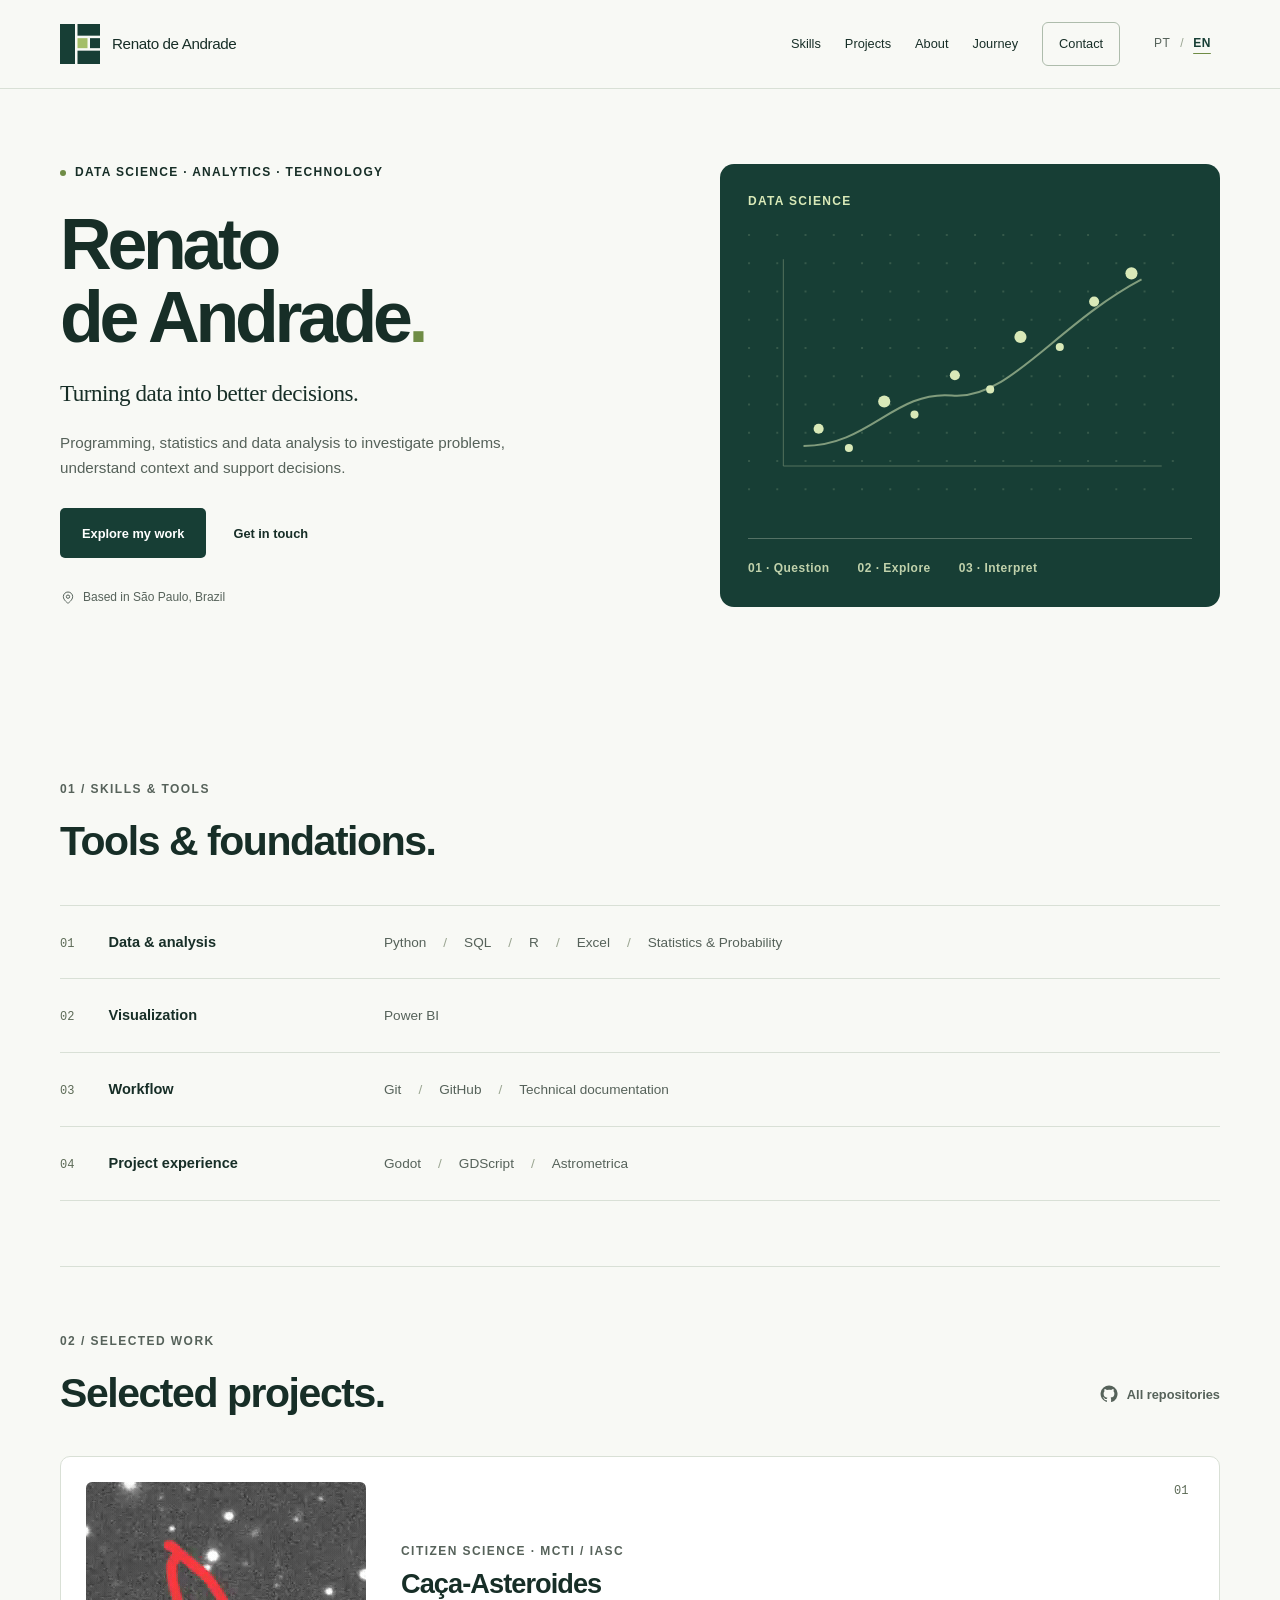
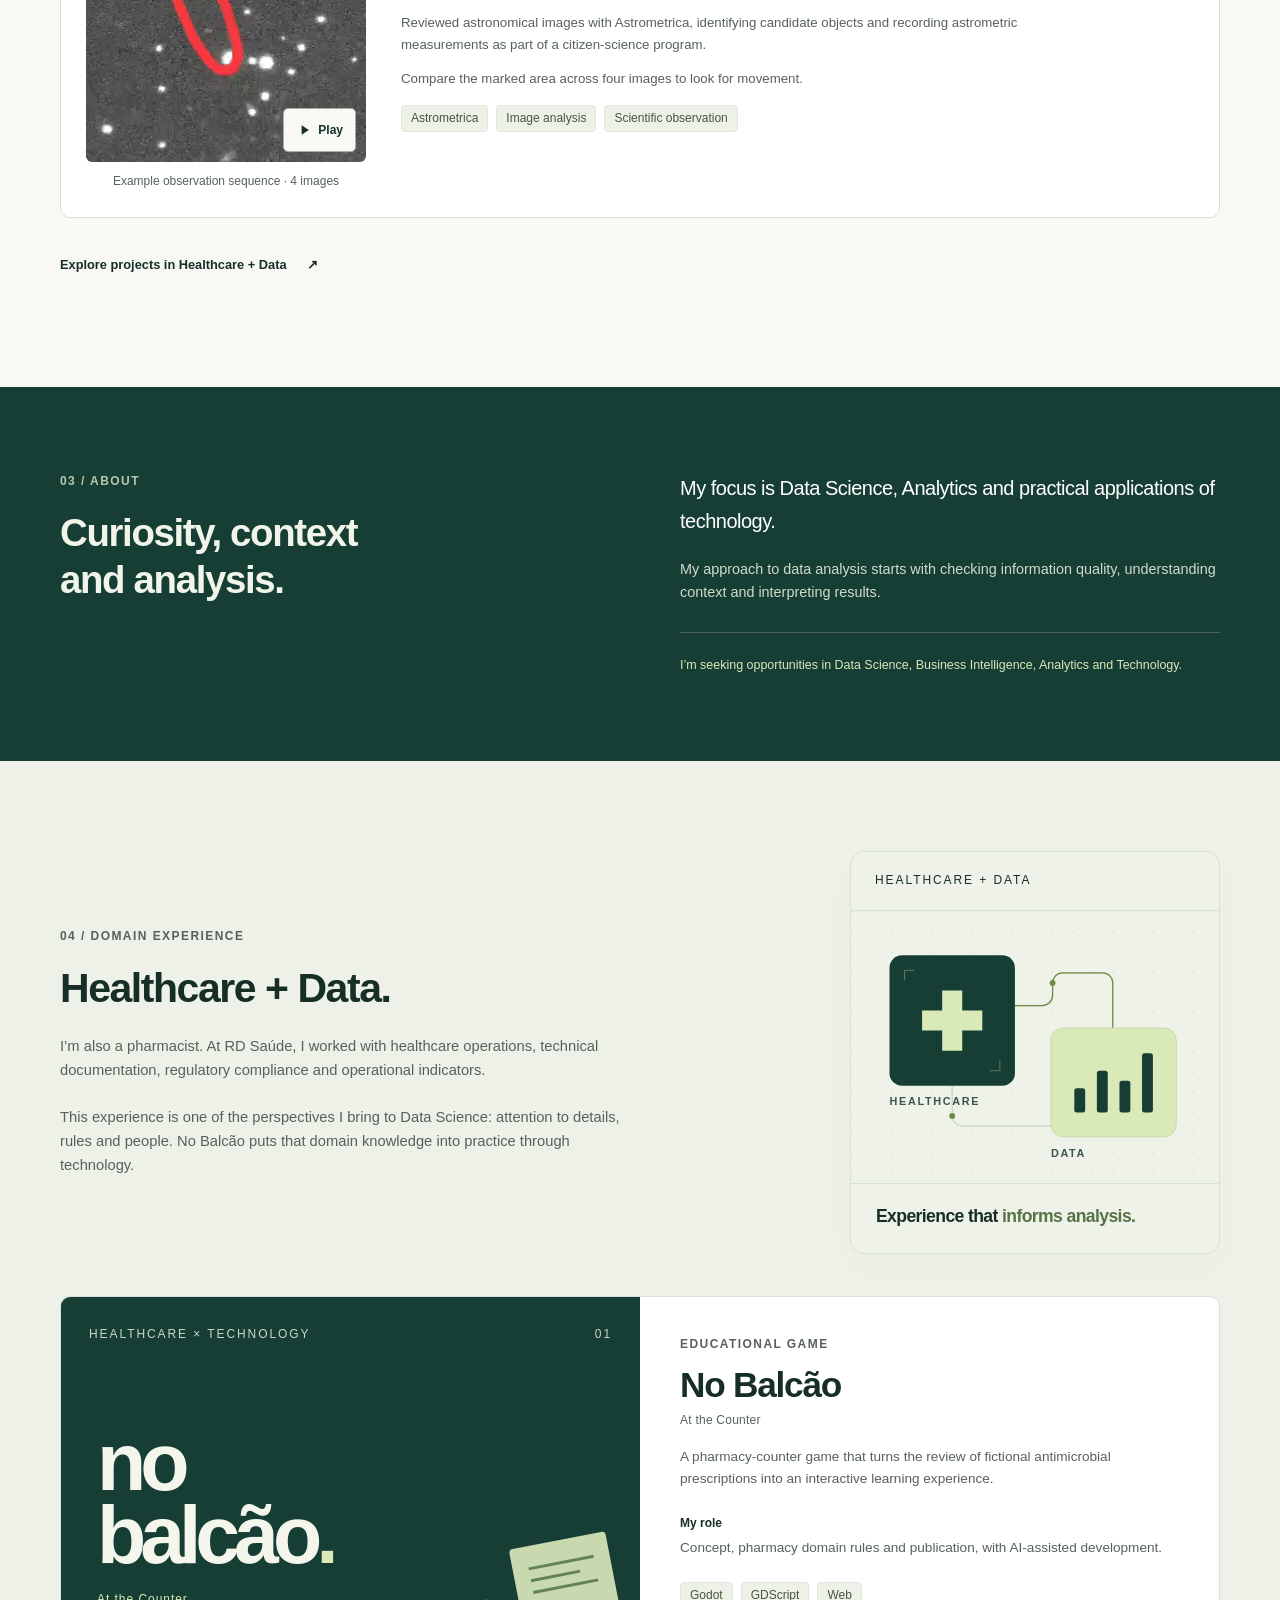
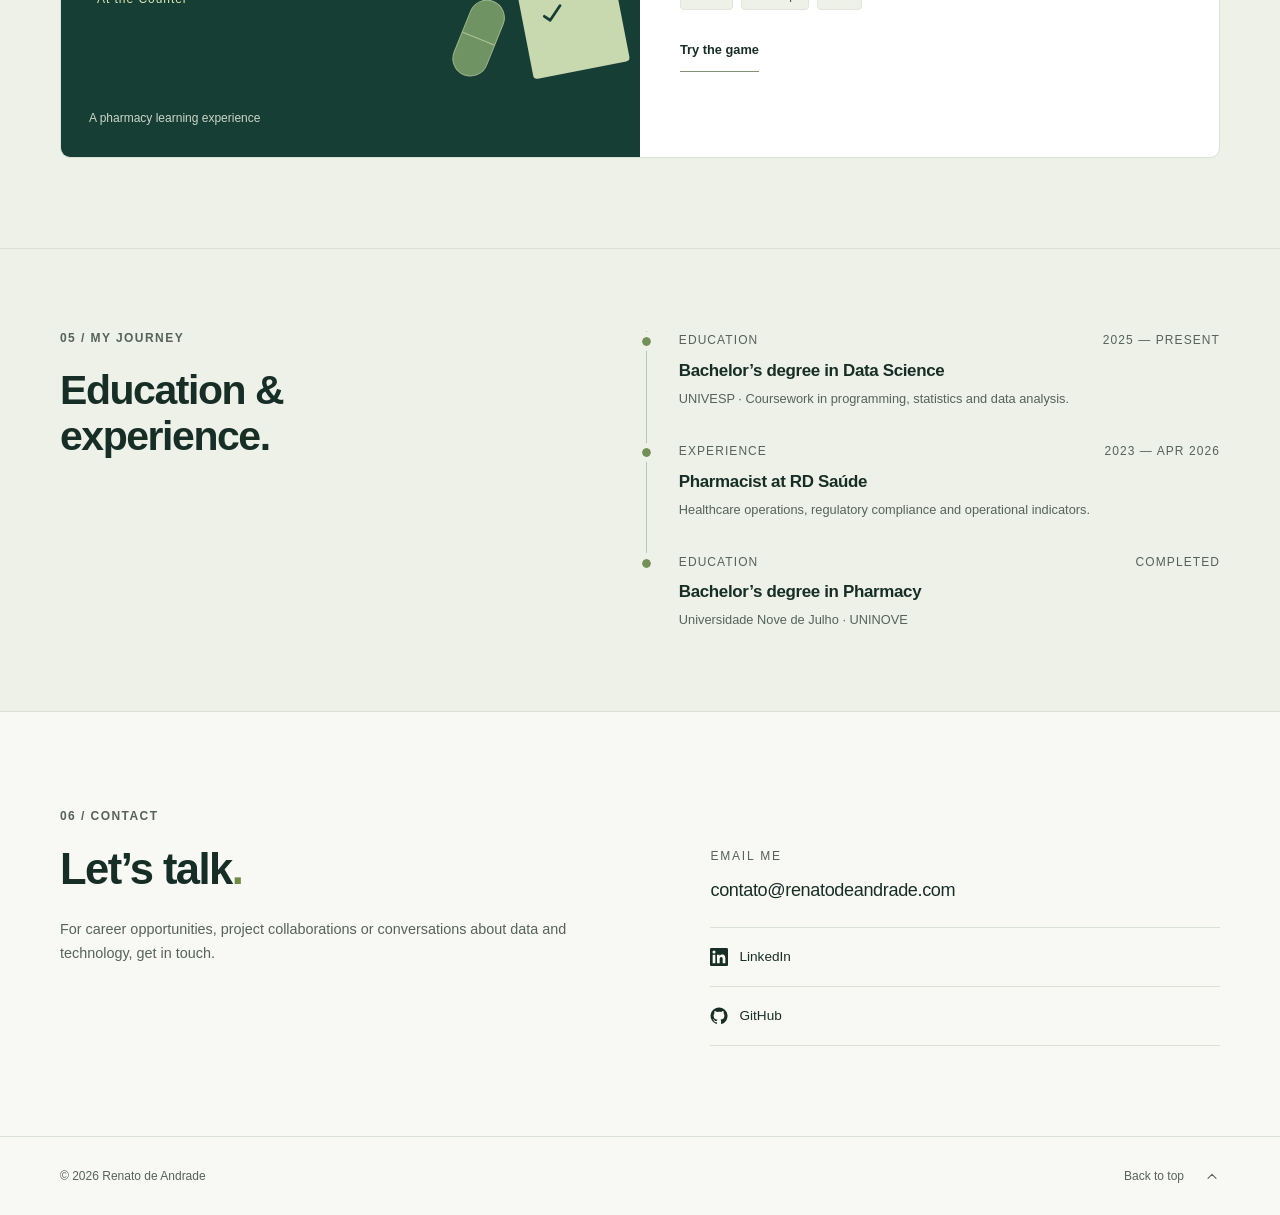
==== commit 6b58cc25: "Refina o visual: gráfico estático, texto legível, fonte Inter - Troca o carrossel de cinco gráficos " ====
--- a/en/index.html
+++ b/en/index.html
@@ -17,6 +17,7 @@
   <meta property="og:locale:alternate" content="pt_BR">
   <title>Renato de Andrade | Data Science &amp; Analytics</title>
   <link rel="icon" href="/favicon.svg?v=m4" type="image/svg+xml">
+  <link rel="preload" href="/assets/fonts/inter-latin-var.woff2" as="font" type="font/woff2" crossorigin>
   <link rel="stylesheet" href="/styles.css">
   <script src="/script.js" defer></script>
 </head>
@@ -57,17 +58,12 @@
         </div>
         <p class="hero-location"><svg viewBox="0 0 24 24" aria-hidden="true"><path d="M19 10c0 5-7 10-7 10S5 15 5 10a7 7 0 0 1 14 0Z"/><circle cx="12" cy="10" r="2.5"/></svg> Based in São Paulo, Brazil</p>
       </div>
-      <div class="data-perspective" data-reveal data-chart-carousel role="region" aria-label="Illustrative charts — fictional data">
+      <figure class="data-perspective" data-reveal aria-label="Illustration of the analysis process">
         <p class="eyebrow">Data Science</p>
-        <div class="chart-stage"><div class="chart-slide is-active" data-chart-name="Relationships" aria-hidden="true"><svg viewBox="0 0 440 280"><defs><pattern id="data-grid" width="28" height="28" patternUnits="userSpaceOnUse"><circle cx="1" cy="1" r="1" fill="currentColor" opacity=".2"/></pattern></defs><rect width="440" height="280" fill="url(#data-grid)"/><path d="M35 230H410M35 230V25" stroke="currentColor" opacity=".3" fill="none"/><path d="M55 210C120 210 145 155 202 160S305 90 390 45" stroke="currentColor" stroke-width="2" fill="none" opacity=".55"/><g fill="currentColor"><circle cx="70" cy="193" r="5"/><circle cx="100" cy="212" r="4"/><circle cx="135" cy="166" r="6"/><circle cx="165" cy="179" r="4"/><circle cx="205" cy="140" r="5"/><circle cx="240" cy="154" r="4"/><circle cx="270" cy="102" r="6"/><circle cx="309" cy="112" r="4"/><circle cx="343" cy="67" r="5"/><circle cx="380" cy="39" r="6"/></g></svg></div><div class="chart-slide" data-chart-name="Comparisons" aria-hidden="true"><svg viewBox="0 0 440 280"><rect width="440" height="280" fill="url(#data-grid)"/><path d="M35 230H410M35 230V25" stroke="currentColor" opacity=".25" fill="none"/><rect class="chart-bar" x="60" y="166" width="27" height="64" rx="3" fill="currentColor" opacity="0.4" style="--i:0"/><rect class="chart-bar" x="115" y="125" width="27" height="105" rx="3" fill="currentColor" opacity="0.5" style="--i:1"/><rect class="chart-bar" x="170" y="145" width="27" height="85" rx="3" fill="currentColor" opacity="0.6000000000000001" style="--i:2"/><rect class="chart-bar" x="225" y="75" width="27" height="155" rx="3" fill="currentColor" opacity="0.7000000000000001" style="--i:3"/><rect class="chart-bar" x="280" y="103" width="27" height="127" rx="3" fill="currentColor" opacity="0.8" style="--i:4"/><rect class="chart-bar" x="335" y="45" width="27" height="185" rx="3" fill="currentColor" opacity="0.9" style="--i:5"/></svg></div><div class="chart-slide" data-chart-name="Distributions" aria-hidden="true"><svg viewBox="0 0 440 280"><rect width="440" height="280" fill="url(#data-grid)"/><path d="M35 230H410M35 230V25" stroke="currentColor" opacity=".25" fill="none"/><path class="chart-area" d="M40 230C95 230 112 210 145 151S184 50 222 50 267 125 295 168 348 226 405 230Z" fill="currentColor" opacity=".13"/><path class="chart-line" pathLength="1" d="M40 230C95 230 112 210 145 151S184 50 222 50 267 125 295 168 348 226 405 230" stroke="currentColor" stroke-width="2.5" fill="none"/><path d="M222 50V230" stroke="currentColor" stroke-dasharray="3 6" opacity=".35"/><circle cx="222" cy="50" r="5" fill="currentColor"/></svg></div><div class="chart-slide" data-chart-name="Patterns" aria-hidden="true"><svg viewBox="0 0 440 280"><rect width="440" height="280" fill="url(#data-grid)"/><rect class="chart-cell" x="60" y="37" width="43" height="41" rx="4" fill="currentColor" opacity="0.18" style="--i:0"/><rect class="chart-cell" x="114" y="37" width="43" height="41" rx="4" fill="currentColor" opacity="0.28" style="--i:1"/><rect class="chart-cell" x="168" y="37" width="43" height="41" rx="4" fill="currentColor" opacity="0.46" style="--i:2"/><rect class="chart-cell" x="222" y="37" width="43" height="41" rx="4" fill="currentColor" opacity="0.27" style="--i:3"/><rect class="chart-cell" x="276" y="37" width="43" height="41" rx="4" fill="currentColor" opacity="0.16" style="--i:4"/><rect class="chart-cell" x="330" y="37" width="43" height="41" rx="4" fill="currentColor" opacity="0.24" style="--i:5"/><rect class="chart-cell" x="60" y="89" width="43" height="41" rx="4" fill="currentColor" opacity="0.31" style="--i:1"/><rect class="chart-cell" x="114" y="89" width="43" height="41" rx="4" fill="currentColor" opacity="0.58" style="--i:2"/><rect class="chart-cell" x="168" y="89" width="43" height="41" rx="4" fill="currentColor" opacity="0.76" style="--i:3"/><rect class="chart-cell" x="222" y="89" width="43" height="41" rx="4" fill="currentColor" opacity="0.48" style="--i:4"/><rect class="chart-cell" x="276" y="89" width="43" height="41" rx="4" fill="currentColor" opacity="0.21" style="--i:5"/><rect class="chart-cell" x="330" y="89" width="43" height="41" rx="4" fill="currentColor" opacity="0.33" style="--i:6"/><rect class="chart-cell" x="60" y="141" width="43" height="41" rx="4" fill="currentColor" opacity="0.49" style="--i:2"/><rect class="chart-cell" x="114" y="141" width="43" height="41" rx="4" fill="currentColor" opacity="0.84" style="--i:3"/><rect class="chart-cell" x="168" y="141" width="43" height="41" rx="4" fill="currentColor" opacity="1" style="--i:4"/><rect class="chart-cell" x="222" y="141" width="43" height="41" rx="4" fill="currentColor" opacity="0.62" style="--i:5"/><rect class="chart-cell" x="276" y="141" width="43" height="41" rx="4" fill="currentColor" opacity="0.37" style="--i:6"/><rect class="chart-cell" x="330" y="141" width="43" height="41" rx="4" fill="currentColor" opacity="0.23" style="--i:7"/><rect class="chart-cell" x="60" y="193" width="43" height="41" rx="4" fill="currentColor" opacity="0.27" style="--i:3"/><rect class="chart-cell" x="114" y="193" width="43" height="41" rx="4" fill="currentColor" opacity="0.52" style="--i:4"/><rect class="chart-cell" x="168" y="193" width="43" height="41" rx="4" fill="currentColor" opacity="0.72" style="--i:5"/><rect class="chart-cell" x="222" y="193" width="43" height="41" rx="4" fill="currentColor" opacity="0.89" style="--i:6"/><rect class="chart-cell" x="276" y="193" width="43" height="41" rx="4" fill="currentColor" opacity="0.51" style="--i:7"/><rect class="chart-cell" x="330" y="193" width="43" height="41" rx="4" fill="currentColor" opacity="0.3" style="--i:8"/></svg></div><div class="chart-slide" data-chart-name="Composition" aria-hidden="true"><svg viewBox="0 0 440 280"><rect width="440" height="280" fill="url(#data-grid)"/><g transform="rotate(-90 220 136)" fill="none" stroke-width="27"><circle cx="220" cy="136" r="85" stroke="currentColor" opacity=".10"/><circle class="chart-line" cx="220" cy="136" r="85" pathLength="100" stroke="currentColor" stroke-dasharray="40 60"/><circle cx="220" cy="136" r="85" pathLength="100" stroke="currentColor" opacity=".6" stroke-dasharray="28 72" stroke-dashoffset="-42"/><circle cx="220" cy="136" r="85" pathLength="100" stroke="currentColor" opacity=".3" stroke-dasharray="25 75" stroke-dashoffset="-72"/></g><circle cx="220" cy="136" r="4" fill="currentColor" opacity=".6"/></svg></div></div>
-        <div class="chart-caption"><span class="chart-name">Relationships</span><span class="chart-counter" aria-hidden="true">01 / 05</span></div>
-        <div class="chart-toolbar" hidden><div class="chart-pagination" role="group" aria-label="Choose chart"><button type="button" class="chart-dot" data-chart-index="0" aria-label="Relationships" aria-pressed="true"><span></span></button><button type="button" class="chart-dot" data-chart-index="1" aria-label="Comparisons" aria-pressed="false"><span></span></button><button type="button" class="chart-dot" data-chart-index="2" aria-label="Distributions" aria-pressed="false"><span></span></button><button type="button" class="chart-dot" data-chart-index="3" aria-label="Patterns" aria-pressed="false"><span></span></button><button type="button" class="chart-dot" data-chart-index="4" aria-label="Composition" aria-pressed="false"><span></span></button></div><button type="button" class="chart-playback" aria-label="Pause animation" data-pause-label="Pause animation" data-play-label="Play animation"><svg viewBox="0 0 20 20" aria-hidden="true"><path class="chart-pause-icon" d="M6 5v10M14 5v10"/><path class="chart-play-icon" d="m7 4 8 6-8 6Z"/></svg></button></div>
-        <span class="sr-only chart-announcement" aria-live="polite"></span>
-        <div class="data-process"><span>01 / QUESTION</span><span>02 / EXPLORE</span><span>03 / INTERPRET</span></div>
-      </div>
+        <div class="chart-stage chart-static"><svg aria-hidden="true" focusable="false" viewBox="0 0 440 280"><defs><pattern id="data-grid" width="28" height="28" patternUnits="userSpaceOnUse"><circle cx="1" cy="1" r="1" fill="currentColor" opacity=".2"/></pattern></defs><rect width="440" height="280" fill="url(#data-grid)"/><path d="M35 230H410M35 230V25" stroke="currentColor" opacity=".3" fill="none"/><path d="M55 210C120 210 145 155 202 160S305 90 390 45" stroke="currentColor" stroke-width="2" fill="none" opacity=".55"/><g fill="currentColor"><circle cx="70" cy="193" r="5"/><circle cx="100" cy="212" r="4"/><circle cx="135" cy="166" r="6"/><circle cx="165" cy="179" r="4"/><circle cx="205" cy="140" r="5"/><circle cx="240" cy="154" r="4"/><circle cx="270" cy="102" r="6"/><circle cx="309" cy="112" r="4"/><circle cx="343" cy="67" r="5"/><circle cx="380" cy="39" r="6"/></g></svg></div>
+        <figcaption class="data-process"><span>01 · Question</span><span>02 · Explore</span><span>03 · Interpret</span></figcaption>
+      </figure>
     </section>
-
-    <div class="focus-strip"><div class="container focus-inner"><span>Programming &amp; statistics</span><span aria-hidden="true">+</span><span>Analytical thinking</span><span aria-hidden="true">+</span><span>Curiosity in practice</span></div></div>
 
     <section id="skills" class="section container" aria-labelledby="skills-title"><div class="section-heading"><div><p class="eyebrow section-number">01 / Skills & tools</p><h2 id="skills-title">Tools & foundations.</h2></div></div>
       <dl class="skills-list" data-reveal>
@@ -121,7 +117,7 @@
             <g fill="#173e35"><rect x="267" y="212" width="13" height="29" rx="3"/><rect x="294" y="191" width="13" height="50" rx="3"/><rect x="321" y="203" width="13" height="38" rx="3"/><rect x="348" y="170" width="13" height="71" rx="3"/></g>
           </g>
           <g fill="#6f8c45"><circle cx="241" cy="86" r="3.5"/><circle cx="121" cy="245" r="3.5"/></g>
-          <g fill="#3c574b" font-size="9" font-family="Arial, sans-serif" letter-spacing="2"><text x="46" y="232">HEALTHCARE</text><text x="239" y="294">DATA</text></g>
+          <g fill="#3c574b" font-size="13" font-family="Inter, Arial, sans-serif" font-weight="600" letter-spacing="2"><text x="46" y="232">HEALTHCARE</text><text x="239" y="294">DATA</text></g>
         </svg>
         <div class="perspective-bottom"><p>Experience that <span>informs analysis.</span></p></div>
       </div>
--- a/styles.css
+++ b/styles.css
@@ -1,4 +1,5 @@
 /* 1. Design tokens and foundations */
+@font-face { font-family: "Inter"; src: url("/assets/fonts/inter-latin-var.woff2") format("woff2"); font-weight: 100 900; font-style: normal; font-display: swap; }
 :root {
   --background: #f8f9f5;
   --surface: #ffffff;
@@ -13,7 +14,7 @@
 }
 * { box-sizing: border-box; }
 html { scroll-behavior: smooth; scroll-padding-top: 108px; }
-body { margin: 0; background: var(--background); color: var(--ink); font-family: -apple-system, BlinkMacSystemFont, "Segoe UI", Arial, sans-serif; font-size: 16px; line-height: 1.65; -webkit-font-smoothing: antialiased; }
+body { margin: 0; background: var(--background); color: var(--ink); font-family: "Inter", -apple-system, BlinkMacSystemFont, "Segoe UI", Arial, sans-serif; font-feature-settings: "cv11", "ss01"; font-size: 16px; line-height: 1.65; -webkit-font-smoothing: antialiased; }
 a { color: inherit; text-decoration: none; }
 a, button { -webkit-tap-highlight-color: transparent; }
 button { font: inherit; }
@@ -22,13 +23,13 @@
 main:focus { outline: none; }
 ::selection { background: var(--lime); color: var(--green); }
 h1, h2, h3, p { margin: 0; }
-h1, h2, h3 { font-weight: 600; line-height: 1.12; letter-spacing: -0.045em; }
+h1, h2, h3 { font-weight: 600; line-height: 1.12; letter-spacing: -0.035em; }
 h2 { font-size: clamp(2rem, 3.2vw, 2.75rem); }
 h3 { font-size: 1.7rem; }
 svg { display: block; }
 .container { width: min(var(--width), calc(100% - 80px)); margin-inline: auto; }
 .section { padding-block: 100px; }
-.eyebrow { text-transform: uppercase; font-size: .69rem; letter-spacing: .16em; font-weight: 650; }
+.eyebrow { text-transform: uppercase; font-size: 0.75rem; letter-spacing: .16em; font-weight: 650; }
 .section-number { color: var(--muted); margin-bottom: 19px; }
 .accent { color: var(--accent); }
 .sr-only { position: absolute; width: 1px; height: 1px; margin: -1px; padding: 0; overflow: hidden; clip-path: inset(50%); white-space: nowrap; border: 0; }
@@ -51,7 +52,7 @@
 .navigation a:hover { color: #5b762e; }
 .navigation .nav-contact { border: 1px solid #aebcac; border-radius: 6px; padding: 8px 16px; gap: 23px; }
 .header-controls { display: flex; align-items: center; gap: 12px; flex-shrink: 0; }
-.language-switch { display: flex; align-items: center; font-size: .71rem; letter-spacing: .04em; }
+.language-switch { display: flex; align-items: center; font-size: 0.75rem; letter-spacing: .04em; }
 .language-switch a { display: grid; place-items: center; min-width: 36px; min-height: 44px; color: var(--muted); border-radius: 4px; }
 .language-switch > span { color: #9aa592; }
 .language-switch a[aria-current="page"] { color: var(--green); font-weight: 750; text-decoration: underline; text-decoration-color: var(--accent); text-underline-offset: 6px; }
@@ -80,19 +81,16 @@
 .button-primary:active { transform: translateY(0) scale(.98); }
 .text-link { display: inline-flex; align-items: center; gap: 20px; min-height: 44px; font-size: .8rem; font-weight: 650; }
 .text-link:hover { text-decoration: underline; text-underline-offset: 5px; }
-.hero-location { margin-top: 30px; display: flex; gap: 7px; align-items: center; font-size: .72rem; color: var(--muted); }
+.hero-location { margin-top: 30px; display: flex; gap: 7px; align-items: center; font-size: 0.75rem; color: var(--muted); }
 .hero-location svg { width: 16px; height: 16px; flex: 0 0 16px; fill: none; stroke: currentColor; stroke-width: 1.5; }
 .perspective { border: 1px solid var(--line); background: #eef2e9; border-radius: 14px; overflow: hidden; box-shadow: 0 12px 40px #173e3505; }
-.perspective-top { display: flex; align-items: center; justify-content: space-between; padding: 19px 24px; font-size: .58rem; letter-spacing: .16em; border-bottom: 1px solid var(--line); }
+.perspective-top { display: flex; align-items: center; justify-content: space-between; padding: 19px 24px; font-size: 0.75rem; letter-spacing: .16em; border-bottom: 1px solid var(--line); }
 .perspective-art { width: 100%; height: auto; transform: perspective(900px) rotateX(var(--tilt-x, 0deg)) rotateY(var(--tilt-y, 0deg)); transition: transform .3s ease; }
 .perspective.is-revealed .connection-trace { animation: trace-connection 1.4s ease-out both; }
 @keyframes trace-connection { from { stroke-dasharray: 1; stroke-dashoffset: 1; } to { stroke-dasharray: 1; stroke-dashoffset: 0; } }
 .perspective-bottom { padding: 20px 25px 24px; display: flex; justify-content: space-between; align-items: end; border-top: 1px solid var(--line); }
 .perspective-bottom p { font-size: 1.3rem; font-weight: 550; line-height: 1.4; letter-spacing: -.035em; }
 .perspective-bottom p span { color: #587447; }
-.focus-strip { background: var(--soft); border-block: 1px solid var(--line); }
-.focus-inner { min-height: 70px; display: flex; align-items: center; justify-content: space-between; max-width: 970px; font-size: .78rem; letter-spacing: .01em; }
-.focus-inner > [aria-hidden] { color: #75826d; font-size: 1.1rem; }
 
 /* 4. Work: a featured project and a smaller science study */
 .section-heading { display: flex; align-items: end; justify-content: space-between; gap: 35px; margin-bottom: 40px; }
@@ -103,8 +101,8 @@
 .featured-project { display: grid; grid-template-columns: 1fr 1fr; border: 1px solid var(--line); border-radius: 10px; overflow: hidden; background: var(--surface); }
 .project-art { position: relative; background: var(--green); color: #f4f6ec; min-height: 460px; overflow: hidden; padding: 28px; display: flex; flex-direction: column; justify-content: space-between; }
 .project-art-top, .project-art-bottom { display: flex; align-items: center; justify-content: space-between; position: relative; z-index: 1; }
-.project-art-top { font-size: .55rem; letter-spacing: .16em; color: #cad7c7; }
-.project-art-bottom { font-size: .67rem; color: #cad7c7; }
+.project-art-top { font-size: 0.75rem; letter-spacing: .16em; color: #cad7c7; }
+.project-art-bottom { font-size: 0.75rem; color: #cad7c7; }
 .game-wordmark { font-size: clamp(3.5rem, 6.3vw, 6rem); line-height: .91; letter-spacing: -.075em; font-weight: 650; padding: 0 8px 20px; position: relative; z-index: 1; }
 .game-wordmark > span { color: var(--lime); }
 .game-motif { position: absolute; bottom: 53px; right: 25px; width: 145px; height: 170px; transform: rotate(12deg); opacity: .9; }
@@ -115,36 +113,36 @@
 .pill { position: absolute; left: -4px; top: 77px; width: 36px; height: 80px; background: #7a9d69; border-radius: 24px; transform: rotate(10deg); z-index: 1; border: 1px solid #abc594; }
 .pill::after { position: absolute; content: ""; top: 50%; left: 0; width: 100%; height: 1px; background: #bdd29c; }
 .project-content { padding: 38px 40px; }
-.project-content > .eyebrow { color: var(--muted); margin-bottom: 10px; font-size: .62rem; }
+.project-content > .eyebrow { color: var(--muted); margin-bottom: 10px; font-size: 0.75rem; }
 .project-content > h3 { font-size: 2.2rem; margin-bottom: 17px; }
 .project-content > p:not(.eyebrow), .project-details { font-size: .85rem; color: var(--muted); line-height: 1.65; }
 .project-details { margin: 23px 0; }
 .project-details > div + div { margin-top: 13px; }
-.project-details dt { color: var(--ink); font-size: .71rem; font-weight: 650; margin-bottom: 3px; }
+.project-details dt { color: var(--ink); font-size: 0.75rem; font-weight: 650; margin-bottom: 3px; }
 .project-details dd { margin: 0; }
 .tags { display: flex; flex-wrap: wrap; gap: 8px; list-style: none; padding: 0; margin: 20px 0 0; }
-.tags li { background: var(--soft); border: 1px solid #e0e6da; border-radius: 4px; font-size: .65rem; padding: 3px 9px; color: #46573f; }
+.tags li { background: var(--soft); border: 1px solid #e0e6da; border-radius: 4px; font-size: 0.75rem; padding: 3px 9px; color: #46573f; }
 .project-link { margin-top: 18px; border-bottom: 1px solid #829275; }
 .science-project { margin-top: 24px; display: grid; grid-template-columns: 280px 1fr 20px; gap: 35px; align-items: center; border: 1px solid var(--line); border-radius: 10px; overflow: hidden; padding: 25px; background: var(--surface); }
 .observation-figure { width: 100%; max-width: 280px; margin: 0; }
 .observation-window { position: relative; background: var(--green); border-radius: 6px; overflow: hidden; }
 .observation-window img { display: block; width: 100%; height: auto; aspect-ratio: 1; }
-.observation-figure figcaption { color: var(--muted); font-size: .59rem; margin-top: 10px; line-height: 1.6; text-align: center; }
-.animation-toggle { position: absolute; right: 10px; bottom: 10px; min-height: 44px; padding: 8px 12px; border: 1px solid #a5b19c; border-radius: 5px; color: var(--ink); background: var(--background); display: flex; align-items: center; gap: 6px; cursor: pointer; font-size: .68rem; font-weight: 600; }
+.observation-figure figcaption { color: var(--muted); font-size: 0.75rem; margin-top: 10px; line-height: 1.6; text-align: center; }
+.animation-toggle { position: absolute; right: 10px; bottom: 10px; min-height: 44px; padding: 8px 12px; border: 1px solid #a5b19c; border-radius: 5px; color: var(--ink); background: var(--background); display: flex; align-items: center; gap: 6px; cursor: pointer; font-size: 0.75rem; font-weight: 600; }
 .animation-toggle[hidden] { display: none; }
 .animation-toggle:hover { background: var(--lime); }
 .animation-toggle svg { width: 16px; height: 16px; flex: 0 0 16px; fill: currentColor; }
 .animation-toggle .pause-icon, .animation-toggle.is-playing .play-icon { display: none; }
 .animation-toggle.is-playing .pause-icon { display: block; }
-.science-copy > .eyebrow { color: var(--muted); font-size: .61rem; margin-bottom: 8px; }
+.science-copy > .eyebrow { color: var(--muted); font-size: 0.75rem; margin-bottom: 8px; }
 .science-copy > p:not(.eyebrow) { margin-top: 12px; max-width: 650px; color: var(--muted); font-size: .83rem; }
 .science-copy > .observation-note { font-size: .75rem; }
 .science-copy .tags { margin-top: 15px; }
-.project-number { align-self: start; color: #76856f; font-family: monospace; font-size: .72rem; }
+.project-number { align-self: start; color: #5c6a56; font-family: monospace; font-size: 0.75rem; }
 .upcoming-projects { display: grid; grid-template-columns: repeat(2, minmax(0, 1fr)); gap: 24px; margin-top: 24px; }
 .coming-soon-card { display: flex; flex-direction: column; min-height: 245px; border: 1px dashed #bdcbb6; border-radius: 10px; background: var(--surface); overflow: hidden; }
 .empty-project-space { flex: 1; min-height: 172px; }
-.coming-soon-card p { padding: 19px 25px; border-top: 1px solid #edf0e8; color: var(--muted); font-size: .72rem; letter-spacing: .07em; }
+.coming-soon-card p { padding: 19px 25px; border-top: 1px solid #edf0e8; color: var(--muted); font-size: 0.75rem; letter-spacing: .07em; }
 .featured-project, .science-project { transition: border-color .25s ease, box-shadow .25s ease; }
 .featured-project:focus-within { border-color: #829d65; box-shadow: 0 6px 24px #173e350a; }
 
@@ -162,7 +160,7 @@
 .skills-list > div { display: grid; grid-template-columns: 300px 1fr; align-items: baseline; gap: 24px; padding: 24px 0; border-top: 1px solid var(--line); }
 .skills-list > div:last-child { border-bottom: 1px solid var(--line); }
 .skills-list dt { font-size: .91rem; font-weight: 600; }
-.skills-list dt span { color: #73816c; font-family: monospace; font-size: .65rem; font-weight: 400; margin-right: 30px; }
+.skills-list dt span { color: #5c6a56; font-family: monospace; font-size: 0.75rem; font-weight: 400; margin-right: 30px; }
 .skills-list dd { display: flex; flex-wrap: wrap; align-items: center; gap: 0; margin: 0; color: var(--muted); font-size: .85rem; }
 .skills-list dd > span::before { content: "/"; color: #9ba692; padding: 0 17px; }
 .journey-section { background: var(--soft); border-block: 1px solid var(--line); padding-block: 80px; }
@@ -172,7 +170,7 @@
 .timeline > li { position: relative; border-left: 1px solid #b8c7ad; padding: 0 0 33px 32px; }
 .timeline > li:last-child { padding-bottom: 0; border-color: transparent; }
 .timeline > li::before { content: ""; position: absolute; top: 6px; left: -5px; width: 9px; height: 9px; background: #759057; border-radius: 50%; outline: 5px solid var(--soft); }
-.timeline-meta { display: flex; justify-content: space-between; flex-wrap: wrap; gap: 5px 18px; font-size: .62rem; text-transform: uppercase; letter-spacing: .09em; color: var(--muted); margin-bottom: 10px; }
+.timeline-meta { display: flex; justify-content: space-between; flex-wrap: wrap; gap: 5px 18px; font-size: 0.75rem; text-transform: uppercase; letter-spacing: .09em; color: var(--muted); margin-bottom: 10px; }
 .timeline h3 { font-size: 1.06rem; letter-spacing: -.02em; }
 .timeline p { font-size: .8rem; color: var(--muted); margin-top: 8px; }
 
@@ -185,10 +183,10 @@
 .contact-links > a { display: flex; align-items: center; justify-content: space-between; gap: 20px; min-height: 59px; border-bottom: 1px solid var(--line); font-size: .85rem; transition: color .18s; }
 .contact-links > a:hover { color: #5b762e; }
 .contact-links > .email-link { padding-bottom: 21px; }
-.contact-label { display: block; text-transform: uppercase; letter-spacing: .15em; font-size: .59rem; color: var(--muted); margin-bottom: 9px; }
+.contact-label { display: block; text-transform: uppercase; letter-spacing: .15em; font-size: 0.75rem; color: var(--muted); margin-bottom: 9px; }
 .email-address { font-size: clamp(.9rem, 1.6vw, 1.13rem); letter-spacing: -.02em; overflow-wrap: anywhere; }
 .site-footer { border-top: 1px solid var(--line); }
-.footer-inner { min-height: 80px; display: flex; align-items: center; justify-content: space-between; gap: 20px; font-size: .66rem; color: var(--muted); }
+.footer-inner { min-height: 80px; display: flex; align-items: center; justify-content: space-between; gap: 20px; font-size: 0.75rem; color: var(--muted); }
 .footer-inner a { display: inline-flex; gap: 20px; min-height: 44px; align-items: center; }
 .footer-inner a:hover { text-decoration: underline; text-underline-offset: 4px; }
 .back-top-icon { width: 16px; height: 16px; flex: 0 0 16px; fill: none; stroke: currentColor; stroke-width: 1.6; stroke-linecap: round; stroke-linejoin: round; }
@@ -233,7 +231,7 @@
   html { scroll-padding-top: 94px; }
   .container { width: calc(100% - 40px); }
   .hero { grid-template-columns: 1fr; gap: 45px; padding-block: 47px 50px; }
-  .hero .eyebrow { font-size: .61rem; letter-spacing: .095em; }
+  .hero .eyebrow { font-size: 0.75rem; letter-spacing: .095em; }
   h1 { font-size: clamp(2.85rem, 13vw, 4.5rem); margin-top: 24px; }
   .hero-tagline { font-size: 1.3rem; }
   .hero-description { font-size: .92rem; }
@@ -244,8 +242,6 @@
   .perspective-top { padding: 14px 20px; }
   .perspective-bottom { padding: 17px 22px; }
   .perspective-bottom p { font-size: 1.2rem; }
-  .focus-inner { min-height: 72px; gap: 12px; text-align: center; font-size: .62rem; line-height: 1.5; }
-  .focus-inner > span:not([aria-hidden]) { max-width: 90px; }
   .section { padding-block: 65px; }
   .section-heading { align-items: start; flex-direction: column; gap: 18px; margin-bottom: 29px; }
   .section-heading > p { font-size: .85rem; }
@@ -271,7 +267,7 @@
   .journey-intro > p:last-child { max-width: 100%; margin-top: 20px; }
   .timeline { padding-left: 5px; margin-top: 6px; }
   .timeline > li { padding-left: 23px; }
-  .timeline-meta { font-size: .58rem; }
+  .timeline-meta { font-size: 0.75rem; }
   .contact-section { padding-block: 65px; }
   .contact-layout h2 { font-size: 2.1rem; }
   .contact-layout > div > p { margin-top: 20px; }
@@ -298,10 +294,10 @@
 
 /* Data-first introduction and dedicated domain experience */
 .data-perspective { min-width: 0; padding: 28px; color: var(--lime); background: var(--green); border-radius: 14px; }
-.data-perspective > .eyebrow { font-size: .65rem; }
+.data-perspective > .eyebrow { font-size: 0.75rem; }
 .data-field { margin: 22px 0; }
 .data-field svg { width: 100%; height: auto; }
-.data-process { display: flex; flex-wrap: wrap; gap: 12px; justify-content: space-between; padding-top: 20px; border-top: 1px solid #547165; font-size: .52rem; letter-spacing: .09em; }
+.data-process { display: flex; flex-wrap: wrap; gap: 12px; justify-content: space-between; padding-top: 20px; border-top: 1px solid #547165; font-size: 0.75rem; letter-spacing: .09em; }
 #skills { padding-bottom: 65px; }
 #projects { padding-top: 65px; border-top: 1px solid var(--line); }
 .domain-project-link { margin-top: 25px; }
@@ -324,8 +320,8 @@
 .chart-slide { position: absolute; inset: 0; opacity: 0; transform: translateY(8px) scale(.985); transition: opacity .8s ease, transform 1.1s cubic-bezier(.22,1,.36,1); pointer-events: none; }
 .chart-slide.is-active { opacity: 1; transform: none; }
 .chart-slide svg { width: 100%; height: 100%; overflow: visible; }
-.chart-caption { display: flex; justify-content: space-between; align-items: baseline; gap: 12px; color: #c1d2ac; font-size: .69rem; letter-spacing: .04em; }
-.chart-counter { font-variant-numeric: tabular-nums; font-size: .57rem; opacity: .75; }
+.chart-caption { display: flex; justify-content: space-between; align-items: baseline; gap: 12px; color: #c1d2ac; font-size: 0.75rem; letter-spacing: .04em; }
+.chart-counter { font-variant-numeric: tabular-nums; font-size: 0.75rem; opacity: .75; }
 .chart-toolbar { display: flex; align-items: center; justify-content: space-between; margin: 4px -10px 5px; }
 .chart-toolbar[hidden] { display: none; }
 .chart-pagination { display: flex; }
@@ -338,8 +334,17 @@
 .chart-playback.is-paused .chart-play-icon { display: block; }
 .chart-playback.is-paused .chart-pause-icon { display: none; }
 .data-perspective button:focus-visible { outline-color: var(--lime); outline-offset: -4px; }
-.chart-slide.is-active .chart-bar { transform-origin: center 230px; animation: chart-rise 1.3s cubic-bezier(.22,1,.36,1) both; animation-delay: calc(var(--i) * 65ms); }
-.chart-slide.is-active .chart-cell { animation: chart-cell-in 1.2s ease both; animation-delay: calc(var(--i) * 55ms); }
+[data-chart-step="0"] { --chart-step: 0; }
+[data-chart-step="1"] { --chart-step: 1; }
+[data-chart-step="2"] { --chart-step: 2; }
+[data-chart-step="3"] { --chart-step: 3; }
+[data-chart-step="4"] { --chart-step: 4; }
+[data-chart-step="5"] { --chart-step: 5; }
+[data-chart-step="6"] { --chart-step: 6; }
+[data-chart-step="7"] { --chart-step: 7; }
+[data-chart-step="8"] { --chart-step: 8; }
+.chart-slide.is-active .chart-bar { transform-origin: center 230px; animation: chart-rise 1.3s cubic-bezier(.22,1,.36,1) both; animation-delay: calc(var(--chart-step) * 65ms); }
+.chart-slide.is-active .chart-cell { animation: chart-cell-in 1.2s ease both; animation-delay: calc(var(--chart-step) * 55ms); }
 @keyframes chart-rise { from { transform: scaleY(.1); } to { transform: scaleY(1); } }
 @keyframes chart-cell-in { from { transform: translateY(5px); filter: opacity(.1); } to { transform: none; filter: opacity(1); } }
 @media (prefers-reduced-motion: reduce) { .chart-slide { transform: none; } }
@@ -357,3 +362,11 @@
 .chart-slide.is-active { transform: translateX(var(--chart-drag, 0px)); }
 .chart-stage.is-dragging .chart-slide.is-active { transition: opacity .8s ease; }
 @media (prefers-reduced-motion: reduce) { .chart-slide.is-active { transform: none; } }
+
+/* Static hero illustration (replaces the rotating chart gallery). */
+.data-perspective { margin: 0; }
+.chart-static { cursor: default; user-select: auto; -webkit-user-select: auto; margin-bottom: 22px; }
+.chart-static svg { width: 100%; height: 100%; color: var(--lime); }
+.data-process { justify-content: flex-start; gap: 10px 28px; color: #c1d2ac; letter-spacing: .04em; font-weight: 550; }
+.eyebrow { letter-spacing: .12em; }
+@media (max-width: 420px) { .data-process { gap: 8px 16px; font-size: .75rem; letter-spacing: .02em; } }
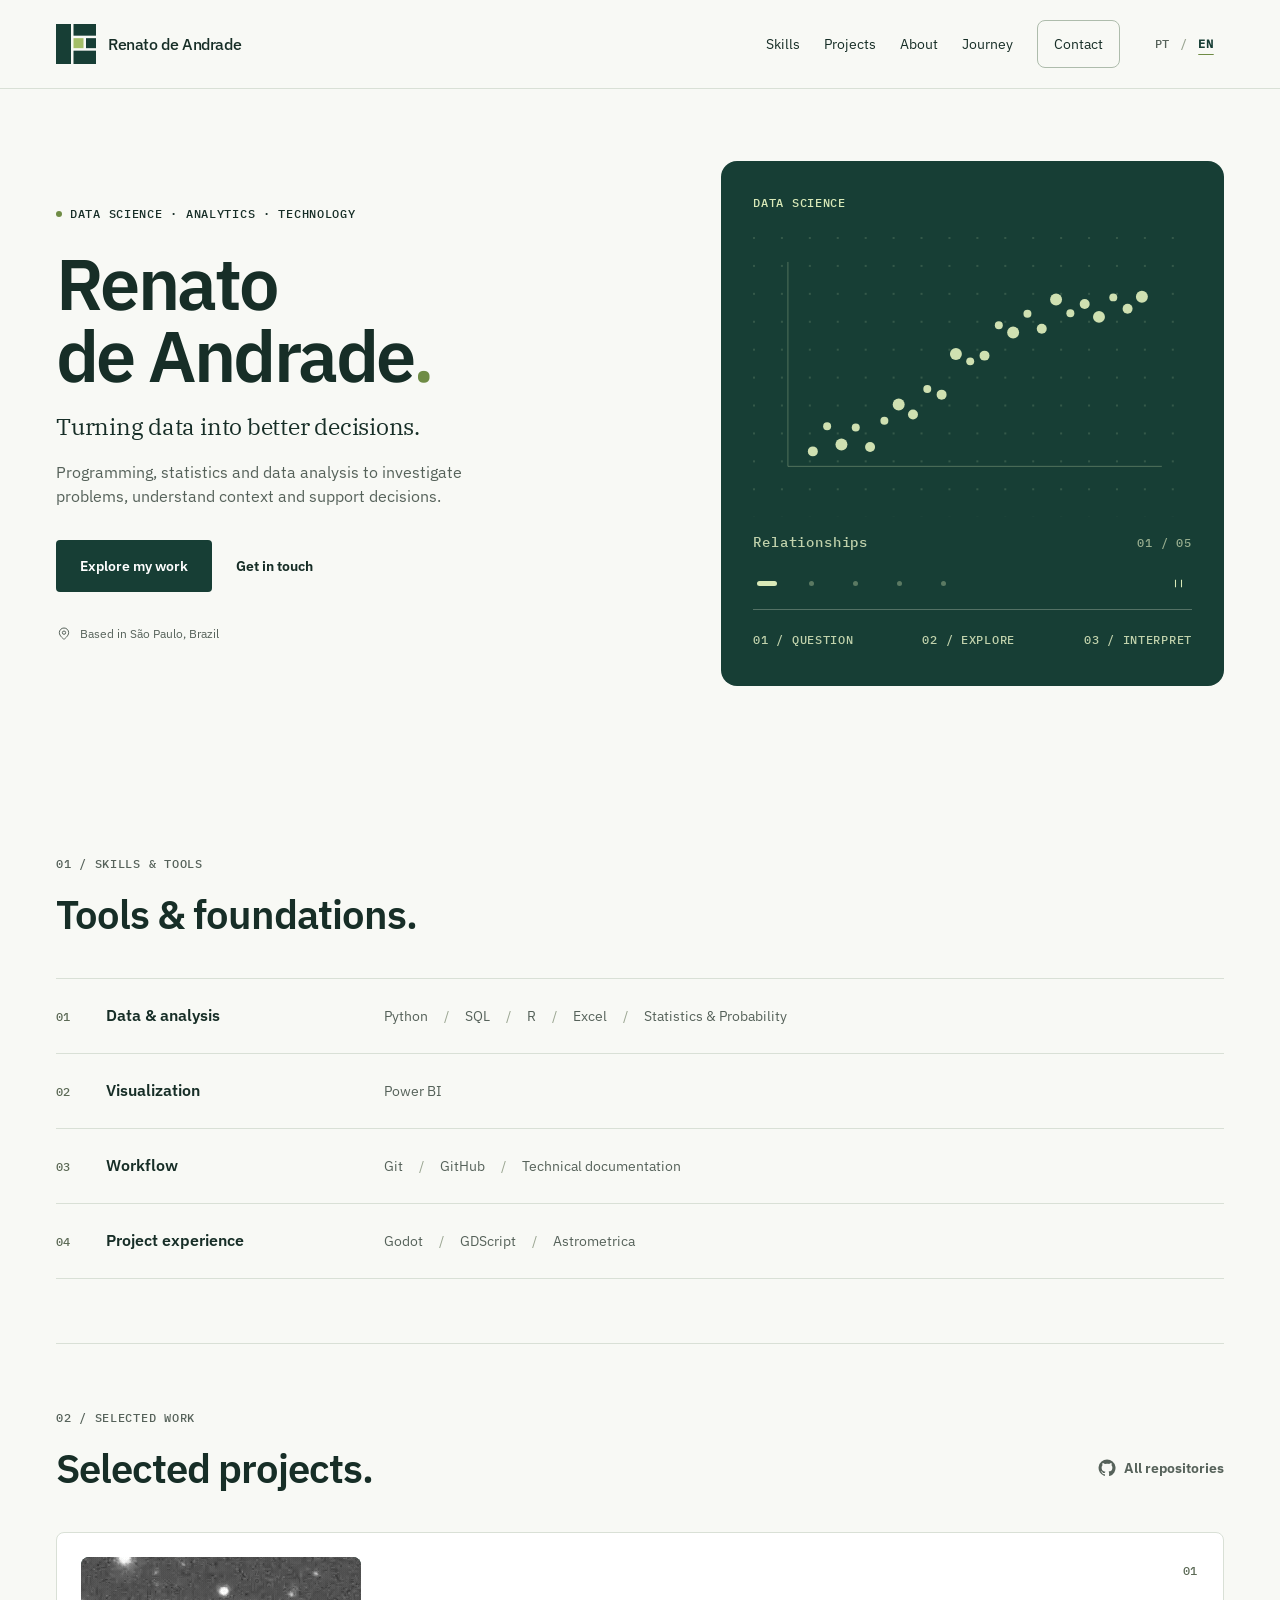
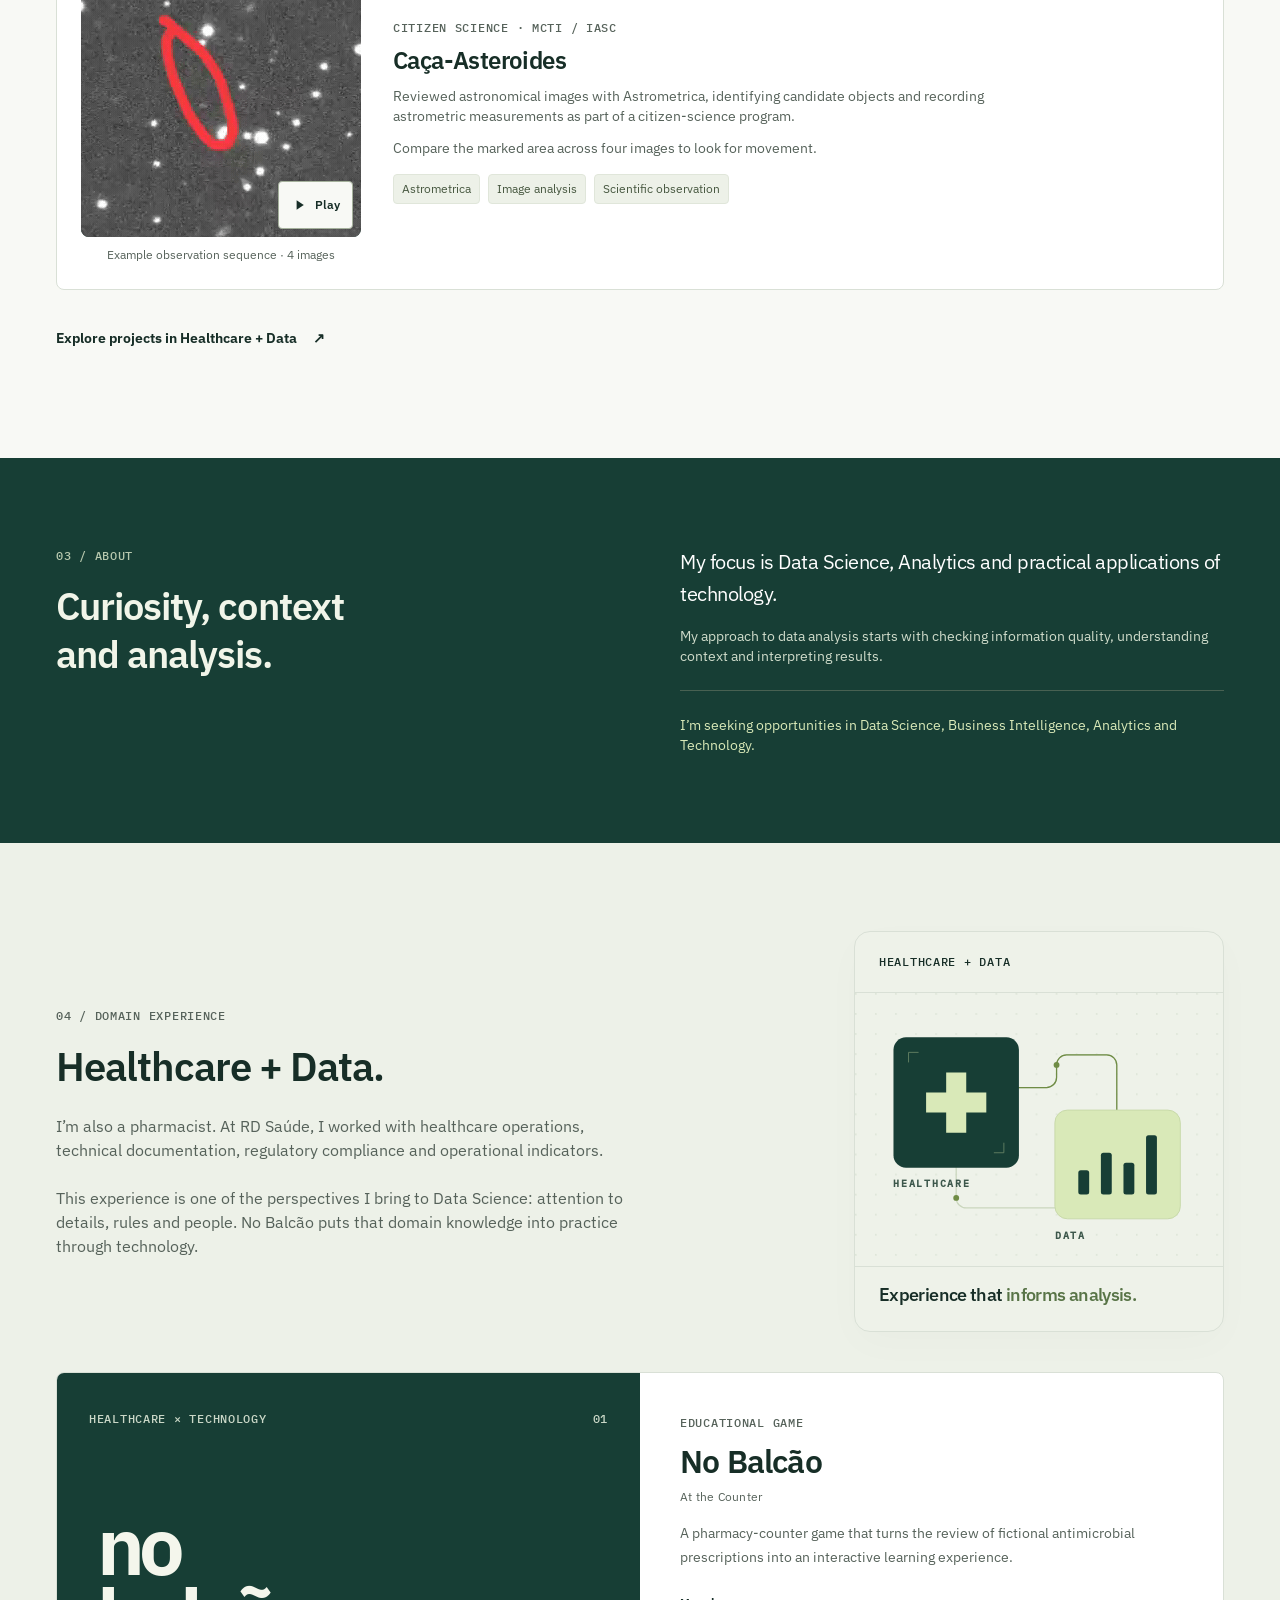
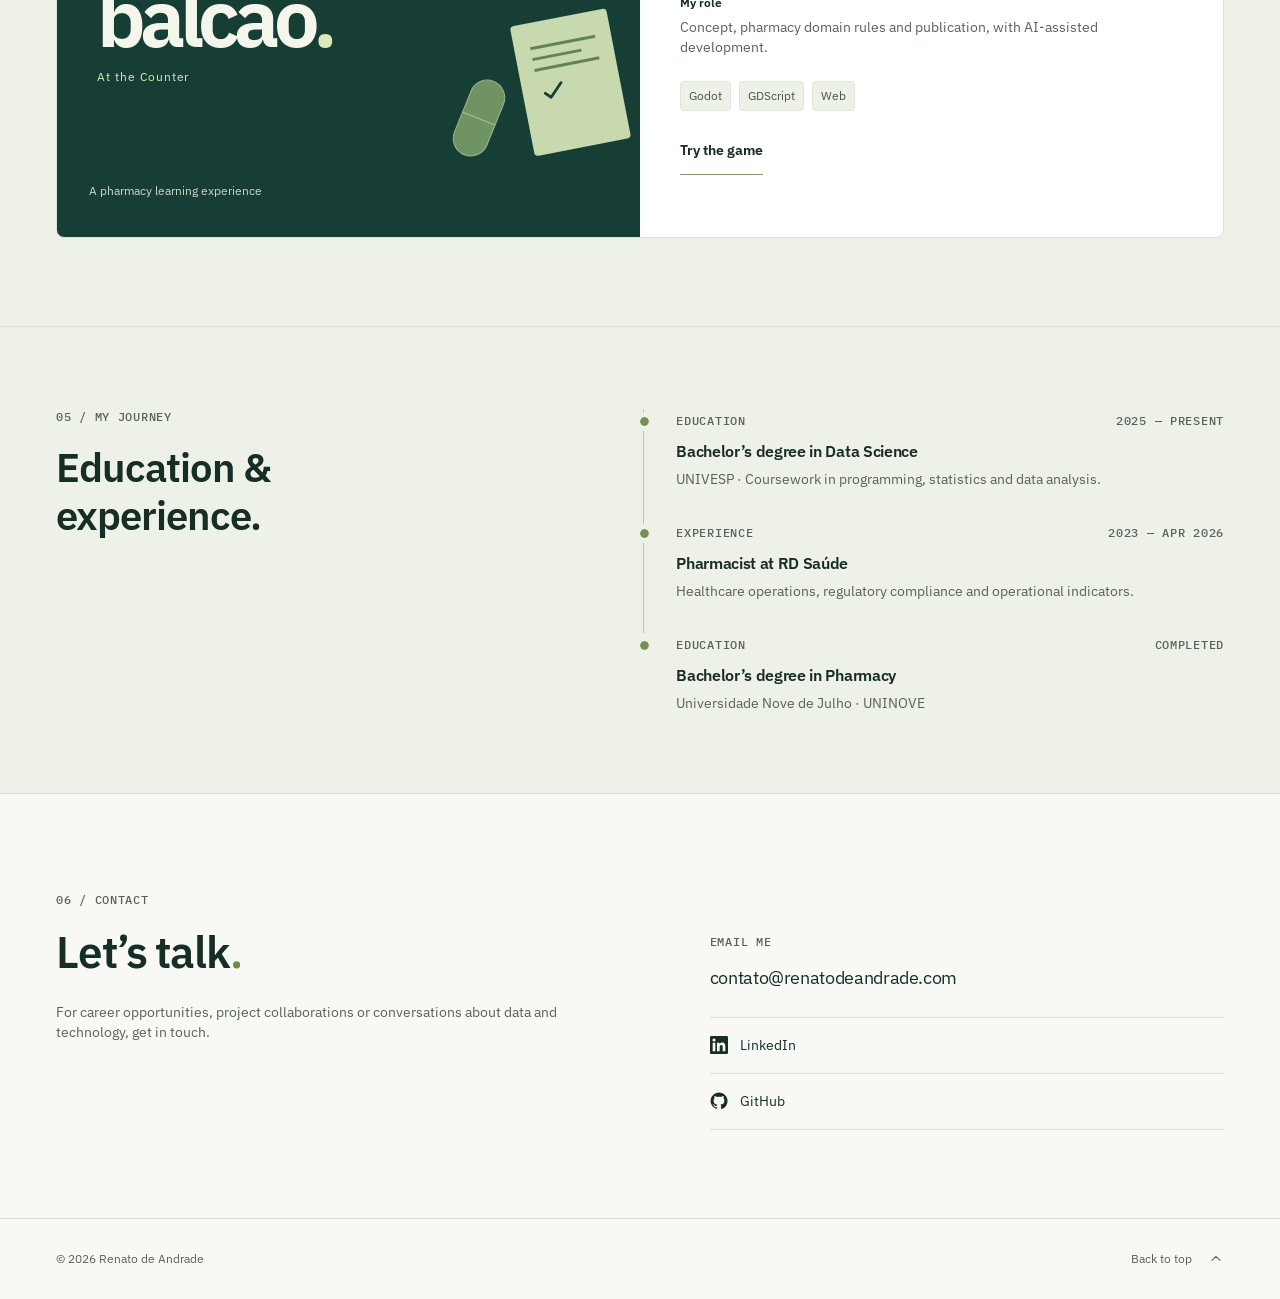
==== commit e4ccfded: "Volta o carrossel com morphing, IBM Plex e grade de 8 pontos - Carrossel restaurado: os cinco gráfic" ====
--- a/en/index.html
+++ b/en/index.html
@@ -17,7 +17,7 @@
   <meta property="og:locale:alternate" content="pt_BR">
   <title>Renato de Andrade | Data Science &amp; Analytics</title>
   <link rel="icon" href="/favicon.svg?v=m4" type="image/svg+xml">
-  <link rel="preload" href="/assets/fonts/inter-latin-var.woff2" as="font" type="font/woff2" crossorigin>
+  <link rel="preload" href="/assets/fonts/plex-sans-var.woff2" as="font" type="font/woff2" crossorigin>
   <link rel="stylesheet" href="/styles.css">
   <script src="/script.js" defer></script>
 </head>
@@ -58,11 +58,14 @@
         </div>
         <p class="hero-location"><svg viewBox="0 0 24 24" aria-hidden="true"><path d="M19 10c0 5-7 10-7 10S5 15 5 10a7 7 0 0 1 14 0Z"/><circle cx="12" cy="10" r="2.5"/></svg> Based in São Paulo, Brazil</p>
       </div>
-      <figure class="data-perspective" data-reveal aria-label="Illustration of the analysis process">
+      <div class="data-perspective" data-reveal data-chart-carousel role="region" aria-label="Illustrative charts — fictional data">
         <p class="eyebrow">Data Science</p>
-        <div class="chart-stage chart-static"><svg aria-hidden="true" focusable="false" viewBox="0 0 440 280"><defs><pattern id="data-grid" width="28" height="28" patternUnits="userSpaceOnUse"><circle cx="1" cy="1" r="1" fill="currentColor" opacity=".2"/></pattern></defs><rect width="440" height="280" fill="url(#data-grid)"/><path d="M35 230H410M35 230V25" stroke="currentColor" opacity=".3" fill="none"/><path d="M55 210C120 210 145 155 202 160S305 90 390 45" stroke="currentColor" stroke-width="2" fill="none" opacity=".55"/><g fill="currentColor"><circle cx="70" cy="193" r="5"/><circle cx="100" cy="212" r="4"/><circle cx="135" cy="166" r="6"/><circle cx="165" cy="179" r="4"/><circle cx="205" cy="140" r="5"/><circle cx="240" cy="154" r="4"/><circle cx="270" cy="102" r="6"/><circle cx="309" cy="112" r="4"/><circle cx="343" cy="67" r="5"/><circle cx="380" cy="39" r="6"/></g></svg></div>
-        <figcaption class="data-process"><span>01 · Question</span><span>02 · Explore</span><span>03 · Interpret</span></figcaption>
-      </figure>
+        <div class="chart-stage"><div class="chart-slide is-active" data-chart-name="Relationships" aria-hidden="true"><svg viewBox="0 0 440 280"><defs><pattern id="data-grid" width="28" height="28" patternUnits="userSpaceOnUse"><circle cx="1" cy="1" r="1" fill="currentColor" opacity=".2"/></pattern></defs><rect width="440" height="280" fill="url(#data-grid)"/><path d="M35 230H410M35 230V25" stroke="currentColor" opacity=".3" fill="none"/><path d="M55 210C120 210 145 155 202 160S305 90 390 45" stroke="currentColor" stroke-width="2" fill="none" opacity=".55"/><g fill="currentColor"><circle cx="70" cy="193" r="5"/><circle cx="100" cy="212" r="4"/><circle cx="135" cy="166" r="6"/><circle cx="165" cy="179" r="4"/><circle cx="205" cy="140" r="5"/><circle cx="240" cy="154" r="4"/><circle cx="270" cy="102" r="6"/><circle cx="309" cy="112" r="4"/><circle cx="343" cy="67" r="5"/><circle cx="380" cy="39" r="6"/></g></svg></div></div>
+        <div class="chart-caption"><span class="chart-name">Relationships</span><span class="chart-counter" aria-hidden="true">01 / 05</span></div>
+        <div class="chart-toolbar" hidden><div class="chart-pagination" role="group" aria-label="Choose chart"><button type="button" class="chart-dot" data-chart-index="0" aria-label="Relationships" aria-pressed="true"><span></span></button><button type="button" class="chart-dot" data-chart-index="1" aria-label="Comparisons" aria-pressed="false"><span></span></button><button type="button" class="chart-dot" data-chart-index="2" aria-label="Distributions" aria-pressed="false"><span></span></button><button type="button" class="chart-dot" data-chart-index="3" aria-label="Patterns" aria-pressed="false"><span></span></button><button type="button" class="chart-dot" data-chart-index="4" aria-label="Composition" aria-pressed="false"><span></span></button></div><button type="button" class="chart-playback" aria-label="Pause animation" data-pause-label="Pause animation" data-play-label="Play animation"><svg viewBox="0 0 20 20" aria-hidden="true"><path class="chart-pause-icon" d="M6 5v10M14 5v10"/><path class="chart-play-icon" d="m7 4 8 6-8 6Z"/></svg></button></div>
+        <span class="sr-only chart-announcement" aria-live="polite"></span>
+        <div class="data-process"><span>01 / QUESTION</span><span>02 / EXPLORE</span><span>03 / INTERPRET</span></div>
+      </div>
     </section>
 
     <section id="skills" class="section container" aria-labelledby="skills-title"><div class="section-heading"><div><p class="eyebrow section-number">01 / Skills & tools</p><h2 id="skills-title">Tools & foundations.</h2></div></div>
@@ -117,7 +120,7 @@
             <g fill="#173e35"><rect x="267" y="212" width="13" height="29" rx="3"/><rect x="294" y="191" width="13" height="50" rx="3"/><rect x="321" y="203" width="13" height="38" rx="3"/><rect x="348" y="170" width="13" height="71" rx="3"/></g>
           </g>
           <g fill="#6f8c45"><circle cx="241" cy="86" r="3.5"/><circle cx="121" cy="245" r="3.5"/></g>
-          <g fill="#3c574b" font-size="13" font-family="Inter, Arial, sans-serif" font-weight="600" letter-spacing="2"><text x="46" y="232">HEALTHCARE</text><text x="239" y="294">DATA</text></g>
+          <g fill="#3c574b" font-size="12" font-family="IBM Plex Mono, monospace" font-weight="600" letter-spacing="2"><text x="46" y="232">HEALTHCARE</text><text x="239" y="294">DATA</text></g>
         </svg>
         <div class="perspective-bottom"><p>Experience that <span>informs analysis.</span></p></div>
       </div>
--- a/styles.css
+++ b/styles.css
@@ -1,5 +1,7 @@
 /* 1. Design tokens and foundations */
-@font-face { font-family: "Inter"; src: url("/assets/fonts/inter-latin-var.woff2") format("woff2"); font-weight: 100 900; font-style: normal; font-display: swap; }
+@font-face { font-family: "IBM Plex Sans"; src: url("/assets/fonts/plex-sans-var.woff2") format("woff2"); font-weight: 100 700; font-style: normal; font-display: swap; }
+@font-face { font-family: "IBM Plex Mono"; src: url("/assets/fonts/plex-mono-500.woff2") format("woff2"); font-weight: 500; font-style: normal; font-display: swap; }
+@font-face { font-family: "IBM Plex Serif"; src: url("/assets/fonts/plex-serif-400.woff2") format("woff2"); font-weight: 400; font-style: normal; font-display: swap; }
 :root {
   --background: #f8f9f5;
   --surface: #ffffff;
@@ -10,56 +12,59 @@
   --lime: #d9e9b8;
   --line: #d9e0d6;
   --soft: #edf1e8;
-  --width: 1160px;
+  --width: 1168px;
+  --font-sans: "IBM Plex Sans", -apple-system, BlinkMacSystemFont, "Segoe UI", Arial, sans-serif;
+  --font-mono: "IBM Plex Mono", ui-monospace, "SFMono-Regular", Consolas, monospace;
+  --font-serif: "IBM Plex Serif", Georgia, "Times New Roman", serif;
 }
 * { box-sizing: border-box; }
-html { scroll-behavior: smooth; scroll-padding-top: 108px; }
-body { margin: 0; background: var(--background); color: var(--ink); font-family: "Inter", -apple-system, BlinkMacSystemFont, "Segoe UI", Arial, sans-serif; font-feature-settings: "cv11", "ss01"; font-size: 16px; line-height: 1.65; -webkit-font-smoothing: antialiased; }
+html { scroll-behavior: smooth; scroll-padding-top: 112px; }
+body { margin: 0; background: var(--background); color: var(--ink); font-family: var(--font-sans); font-size: 1rem; line-height: 1.65; line-height: round(nearest, 1.65em, 4px); -webkit-font-smoothing: antialiased; }
 a { color: inherit; text-decoration: none; }
 a, button { -webkit-tap-highlight-color: transparent; }
 button { font: inherit; }
 button, a { touch-action: manipulation; }
-a:focus-visible, button:focus-visible { outline: 3px solid #527927; outline-offset: 6px; border-radius: 3px; }
+a:focus-visible, button:focus-visible { outline: 3px solid #527927; outline-offset: 8px; border-radius: 4px; }
 main:focus { outline: none; }
 ::selection { background: var(--lime); color: var(--green); }
 h1, h2, h3, p { margin: 0; }
-h1, h2, h3 { font-weight: 600; line-height: 1.12; letter-spacing: -0.035em; }
-h2 { font-size: clamp(2rem, 3.2vw, 2.75rem); }
-h3 { font-size: 1.7rem; }
+h1, h2, h3 { font-weight: 600; line-height: 1.2; line-height: round(nearest, 1.2em, 4px); letter-spacing: -0.025em; }
+h2 { font-size: clamp(2rem, 3.2vw, 2.5rem); }
+h3 { font-size: 1.5rem; }
 svg { display: block; }
 .container { width: min(var(--width), calc(100% - 80px)); margin-inline: auto; }
-.section { padding-block: 100px; }
+.section { padding-block: 96px; }
 .eyebrow { text-transform: uppercase; font-size: 0.75rem; letter-spacing: .16em; font-weight: 650; }
-.section-number { color: var(--muted); margin-bottom: 19px; }
+.section-number { color: var(--muted); margin-bottom: 16px; }
 .accent { color: var(--accent); }
 .sr-only { position: absolute; width: 1px; height: 1px; margin: -1px; padding: 0; overflow: hidden; clip-path: inset(50%); white-space: nowrap; border: 0; }
-.skip-link { position: fixed; top: 12px; left: 16px; z-index: 20; transform: translateY(-180%); padding: 10px 18px; background: var(--green); color: white; }
+.skip-link { position: fixed; top: 12px; left: 16px; z-index: 20; transform: translateY(-180%); padding: 8px 16px; background: var(--green); color: white; }
 .skip-link:focus { transform: translateY(0); }
 
 /* 2. Header and responsive navigation (usable without JavaScript) */
 .site-header { position: sticky; top: 0; z-index: 10; background: var(--background); border-bottom: 1px solid var(--line); transition: box-shadow .25s ease; }
 .site-header.is-scrolled { box-shadow: 0 4px 20px #173e3509; }
 .header-inner { min-height: 88px; display: flex; align-items: center; justify-content: space-between; gap: 24px; }
-.wordmark { display: inline-flex; align-items: center; gap: 12px; font-size: .95rem; font-weight: 500; letter-spacing: -.025em; white-space: nowrap; }
+.wordmark { display: inline-flex; align-items: center; gap: 12px; font-size: 1rem; font-weight: 500; letter-spacing: -.025em; white-space: nowrap; }
 .brand-mark { width: 40px; height: 40px; display: grid; place-items: center; flex-shrink: 0; transition: transform .25s ease; }
 .brand-mark svg { width: 100%; height: 100%; display: block; }
 .wordmark:hover .brand-mark { transform: translateY(-1px); }
-.navigation { display: flex; align-items: center; gap: 24px; font-size: .8rem; margin-left: auto; }
-.navigation a { position: relative; min-height: 44px; display: inline-flex; align-items: center; transition: color .18s; }
-.navigation a:not(.nav-contact)::after { content: ""; position: absolute; bottom: 5px; left: 0; right: 0; height: 2px; background: var(--accent); transform: scaleX(0); transform-origin: left; transition: transform .25s ease; }
+.navigation { display: flex; align-items: center; gap: 24px; font-size: 0.875rem; margin-left: auto; }
+.navigation a { position: relative; min-height: 48px; display: inline-flex; align-items: center; transition: color .18s; }
+.navigation a:not(.nav-contact)::after { content: ""; position: absolute; bottom: 4px; left: 0; right: 0; height: 2px; background: var(--accent); transform: scaleX(0); transform-origin: left; transition: transform .25s ease; }
 .navigation a[aria-current="location"]::after, .navigation a:not(.nav-contact):hover::after { transform: scaleX(1); }
 .navigation .nav-contact[aria-current="location"] { background: var(--soft); border-color: var(--accent); }
 .navigation a:hover { color: #5b762e; }
-.navigation .nav-contact { border: 1px solid #aebcac; border-radius: 6px; padding: 8px 16px; gap: 23px; }
+.navigation .nav-contact { border: 1px solid #aebcac; border-radius: 8px; padding: 8px 16px; gap: 24px; }
 .header-controls { display: flex; align-items: center; gap: 12px; flex-shrink: 0; }
 .language-switch { display: flex; align-items: center; font-size: 0.75rem; letter-spacing: .04em; }
-.language-switch a { display: grid; place-items: center; min-width: 36px; min-height: 44px; color: var(--muted); border-radius: 4px; }
+.language-switch a { display: grid; place-items: center; min-width: 36px; min-height: 48px; color: var(--muted); border-radius: 4px; }
 .language-switch > span { color: #9aa592; }
 .language-switch a[aria-current="page"] { color: var(--green); font-weight: 750; text-decoration: underline; text-decoration-color: var(--accent); text-underline-offset: 6px; }
 .language-switch a:hover { background: var(--soft); color: var(--green); }
 .menu-toggle[hidden] { display: none; }
-.menu-toggle { display: none; border: 1px solid var(--line); background: transparent; border-radius: 5px; width: 44px; min-height: 44px; padding: 10px; cursor: pointer; color: var(--ink); justify-content: center; }
-.menu-toggle { align-items: center; gap: 10px; }
+.menu-toggle { display: none; border: 1px solid var(--line); background: transparent; border-radius: 4px; width: 44px; min-height: 48px; padding: 8px; cursor: pointer; color: var(--ink); justify-content: center; }
+.menu-toggle { align-items: center; gap: 8px; }
 .menu-icon { width: 20px; height: 20px; flex: 0 0 20px; fill: none; stroke: currentColor; stroke-width: 1.5; stroke-linecap: round; }
 .menu-icon path { transition: transform .2s ease; }
 .menu-line-one { transform-origin: 12px 8px; }
@@ -68,126 +73,126 @@
 .menu-toggle[aria-expanded="true"] .menu-line-two { transform: translateY(-4px) rotate(-45deg); }
 
 /* 3. Introduction and custom healthcare/data illustration */
-.hero { padding-block: 74px 72px; display: grid; grid-template-columns: 1.18fr 1fr; align-items: center; gap: 70px; }
-.hero .eyebrow { display: flex; align-items: center; gap: 9px; letter-spacing: .11em; }
+.hero { padding-block: 72px 72px; display: grid; grid-template-columns: 1.18fr 1fr; align-items: center; gap: 72px; }
+.hero .eyebrow { display: flex; align-items: center; gap: 8px; letter-spacing: .11em; }
 .small-dot { width: 6px; height: 6px; background: var(--accent); border-radius: 50%; flex-shrink: 0; }
-h1 { font-size: clamp(3.5rem, 5.6vw, 5.1rem); line-height: 1.02; margin-block: 25px 20px; letter-spacing: -.06em; }
-.hero-tagline { font-family: Georgia, "Times New Roman", serif; font-size: clamp(1.25rem, 1.8vw, 1.52rem); letter-spacing: -.02em; }
-.hero-description { color: var(--muted); max-width: 450px; font-size: .95rem; margin-top: 18px; }
-.hero-actions { display: flex; align-items: center; gap: 27px; margin-top: 28px; }
-.button { min-height: 50px; display: inline-flex; align-items: center; justify-content: space-between; gap: 26px; padding: 12px 22px; border-radius: 5px; font-size: .8rem; font-weight: 600; transition: background .18s, transform .18s; }
+h1 { font-size: clamp(3rem, 5.6vw, 5rem); line-height: 1.02; line-height: round(nearest, 1.02em, 4px); margin-block: 24px 16px; letter-spacing: -.06em; }
+.hero-tagline { font-family: var(--font-serif); font-size: clamp(1.25rem, 1.8vw, 1.5rem); letter-spacing: -.02em; }
+.hero-description { color: var(--muted); max-width: 450px; font-size: 1rem; margin-top: 16px; }
+.hero-actions { display: flex; align-items: center; gap: 24px; margin-top: 32px; }
+.button { min-height: 48px; display: inline-flex; align-items: center; justify-content: space-between; gap: 24px; padding: 12px 24px; border-radius: 4px; font-size: 0.875rem; font-weight: 600; transition: background .18s, transform .18s; }
 .button-primary { background: var(--green); color: white; }
 .button-primary:hover { background: #2e5648; transform: translateY(-2px); }
 .button-primary:active { transform: translateY(0) scale(.98); }
-.text-link { display: inline-flex; align-items: center; gap: 20px; min-height: 44px; font-size: .8rem; font-weight: 650; }
+.text-link { display: inline-flex; align-items: center; gap: 16px; min-height: 48px; font-size: 0.875rem; font-weight: 650; }
 .text-link:hover { text-decoration: underline; text-underline-offset: 5px; }
-.hero-location { margin-top: 30px; display: flex; gap: 7px; align-items: center; font-size: 0.75rem; color: var(--muted); }
+.hero-location { margin-top: 32px; display: flex; gap: 8px; align-items: center; font-size: 0.75rem; color: var(--muted); }
 .hero-location svg { width: 16px; height: 16px; flex: 0 0 16px; fill: none; stroke: currentColor; stroke-width: 1.5; }
-.perspective { border: 1px solid var(--line); background: #eef2e9; border-radius: 14px; overflow: hidden; box-shadow: 0 12px 40px #173e3505; }
-.perspective-top { display: flex; align-items: center; justify-content: space-between; padding: 19px 24px; font-size: 0.75rem; letter-spacing: .16em; border-bottom: 1px solid var(--line); }
+.perspective { border: 1px solid var(--line); background: #eef2e9; border-radius: 16px; overflow: hidden; box-shadow: 0 12px 40px #173e3505; }
+.perspective-top { display: flex; align-items: center; justify-content: space-between; padding: 16px 24px; font-size: 0.75rem; letter-spacing: .16em; border-bottom: 1px solid var(--line); }
 .perspective-art { width: 100%; height: auto; transform: perspective(900px) rotateX(var(--tilt-x, 0deg)) rotateY(var(--tilt-y, 0deg)); transition: transform .3s ease; }
 .perspective.is-revealed .connection-trace { animation: trace-connection 1.4s ease-out both; }
 @keyframes trace-connection { from { stroke-dasharray: 1; stroke-dashoffset: 1; } to { stroke-dasharray: 1; stroke-dashoffset: 0; } }
-.perspective-bottom { padding: 20px 25px 24px; display: flex; justify-content: space-between; align-items: end; border-top: 1px solid var(--line); }
-.perspective-bottom p { font-size: 1.3rem; font-weight: 550; line-height: 1.4; letter-spacing: -.035em; }
+.perspective-bottom { padding: 16px 24px 24px; display: flex; justify-content: space-between; align-items: end; border-top: 1px solid var(--line); }
+.perspective-bottom p { font-size: 1.25rem; font-weight: 550; line-height: 1.4; line-height: round(nearest, 1.4em, 4px); letter-spacing: -.035em; }
 .perspective-bottom p span { color: #587447; }
 
 /* 4. Work: a featured project and a smaller science study */
-.section-heading { display: flex; align-items: end; justify-content: space-between; gap: 35px; margin-bottom: 40px; }
-.section-heading > p { font-size: .88rem; color: var(--muted); }
-.repository-link { gap: 9px; flex-shrink: 0; color: var(--muted); }
+.section-heading { display: flex; align-items: end; justify-content: space-between; gap: 32px; margin-bottom: 40px; }
+.section-heading > p { font-size: 0.875rem; color: var(--muted); }
+.repository-link { gap: 8px; flex-shrink: 0; color: var(--muted); }
 .social-icon { width: 18px; height: 18px; flex: 0 0 18px; fill: currentColor; }
-.social-link-label { display: inline-flex; align-items: center; gap: 11px; }
-.featured-project { display: grid; grid-template-columns: 1fr 1fr; border: 1px solid var(--line); border-radius: 10px; overflow: hidden; background: var(--surface); }
-.project-art { position: relative; background: var(--green); color: #f4f6ec; min-height: 460px; overflow: hidden; padding: 28px; display: flex; flex-direction: column; justify-content: space-between; }
+.social-link-label { display: inline-flex; align-items: center; gap: 12px; }
+.featured-project { display: grid; grid-template-columns: 1fr 1fr; border: 1px solid var(--line); border-radius: 8px; overflow: hidden; background: var(--surface); }
+.project-art { position: relative; background: var(--green); color: #f4f6ec; min-height: 464px; overflow: hidden; padding: 32px; display: flex; flex-direction: column; justify-content: space-between; }
 .project-art-top, .project-art-bottom { display: flex; align-items: center; justify-content: space-between; position: relative; z-index: 1; }
 .project-art-top { font-size: 0.75rem; letter-spacing: .16em; color: #cad7c7; }
 .project-art-bottom { font-size: 0.75rem; color: #cad7c7; }
-.game-wordmark { font-size: clamp(3.5rem, 6.3vw, 6rem); line-height: .91; letter-spacing: -.075em; font-weight: 650; padding: 0 8px 20px; position: relative; z-index: 1; }
+.game-wordmark { font-size: clamp(3rem, 6.3vw, 6rem); line-height: .91; line-height: round(nearest, 0.91em, 4px); letter-spacing: -.075em; font-weight: 650; padding: 0 8px 16px; position: relative; z-index: 1; }
 .game-wordmark > span { color: var(--lime); }
-.game-motif { position: absolute; bottom: 53px; right: 25px; width: 145px; height: 170px; transform: rotate(12deg); opacity: .9; }
-.paper { position: absolute; right: 0; top: 0; width: 98px; height: 132px; background: #dce9bd; border-radius: 4px; padding: 21px 16px; transform: rotate(-23deg); }
-.paper i { display: block; margin-bottom: 9px; height: 3px; background: #6b8c56; width: 100%; }
+.game-motif { position: absolute; bottom: 56px; right: 24px; width: 145px; height: 170px; transform: rotate(12deg); opacity: .9; }
+.paper { position: absolute; right: 0; top: 0; width: 98px; height: 132px; background: #dce9bd; border-radius: 4px; padding: 24px 16px; transform: rotate(-23deg); }
+.paper i { display: block; margin-bottom: 8px; height: 3px; background: #6b8c56; width: 100%; }
 .paper i:nth-child(2) { width: 75%; }
-.paper-check { color: var(--green); width: 30px; height: 30px; margin: 9px 0 0; fill: none; stroke: currentColor; stroke-width: 2.2; stroke-linecap: round; stroke-linejoin: round; }
-.pill { position: absolute; left: -4px; top: 77px; width: 36px; height: 80px; background: #7a9d69; border-radius: 24px; transform: rotate(10deg); z-index: 1; border: 1px solid #abc594; }
+.paper-check { color: var(--green); width: 30px; height: 30px; margin: 8px 0 0; fill: none; stroke: currentColor; stroke-width: 2.2; stroke-linecap: round; stroke-linejoin: round; }
+.pill { position: absolute; left: -4px; top: 80px; width: 36px; height: 80px; background: #7a9d69; border-radius: 24px; transform: rotate(10deg); z-index: 1; border: 1px solid #abc594; }
 .pill::after { position: absolute; content: ""; top: 50%; left: 0; width: 100%; height: 1px; background: #bdd29c; }
-.project-content { padding: 38px 40px; }
-.project-content > .eyebrow { color: var(--muted); margin-bottom: 10px; font-size: 0.75rem; }
-.project-content > h3 { font-size: 2.2rem; margin-bottom: 17px; }
-.project-content > p:not(.eyebrow), .project-details { font-size: .85rem; color: var(--muted); line-height: 1.65; }
-.project-details { margin: 23px 0; }
-.project-details > div + div { margin-top: 13px; }
-.project-details dt { color: var(--ink); font-size: 0.75rem; font-weight: 650; margin-bottom: 3px; }
+.project-content { padding: 40px 40px; }
+.project-content > .eyebrow { color: var(--muted); margin-bottom: 8px; font-size: 0.75rem; }
+.project-content > h3 { font-size: 2rem; margin-bottom: 16px; }
+.project-content > p:not(.eyebrow), .project-details { font-size: 0.875rem; color: var(--muted); line-height: 1.65; line-height: round(nearest, 1.65em, 4px); }
+.project-details { margin: 24px 0; }
+.project-details > div + div { margin-top: 12px; }
+.project-details dt { color: var(--ink); font-size: 0.75rem; font-weight: 650; margin-bottom: 4px; }
 .project-details dd { margin: 0; }
-.tags { display: flex; flex-wrap: wrap; gap: 8px; list-style: none; padding: 0; margin: 20px 0 0; }
-.tags li { background: var(--soft); border: 1px solid #e0e6da; border-radius: 4px; font-size: 0.75rem; padding: 3px 9px; color: #46573f; }
-.project-link { margin-top: 18px; border-bottom: 1px solid #829275; }
-.science-project { margin-top: 24px; display: grid; grid-template-columns: 280px 1fr 20px; gap: 35px; align-items: center; border: 1px solid var(--line); border-radius: 10px; overflow: hidden; padding: 25px; background: var(--surface); }
+.tags { display: flex; flex-wrap: wrap; gap: 8px; list-style: none; padding: 0; margin: 16px 0 0; }
+.tags li { background: var(--soft); border: 1px solid #e0e6da; border-radius: 4px; font-size: 0.75rem; padding: 4px 8px; color: #46573f; }
+.project-link { margin-top: 16px; border-bottom: 1px solid #829275; }
+.science-project { margin-top: 24px; display: grid; grid-template-columns: 280px 1fr 16px; gap: 32px; align-items: center; border: 1px solid var(--line); border-radius: 8px; overflow: hidden; padding: 24px; background: var(--surface); }
 .observation-figure { width: 100%; max-width: 280px; margin: 0; }
-.observation-window { position: relative; background: var(--green); border-radius: 6px; overflow: hidden; }
+.observation-window { position: relative; background: var(--green); border-radius: 8px; overflow: hidden; }
 .observation-window img { display: block; width: 100%; height: auto; aspect-ratio: 1; }
-.observation-figure figcaption { color: var(--muted); font-size: 0.75rem; margin-top: 10px; line-height: 1.6; text-align: center; }
-.animation-toggle { position: absolute; right: 10px; bottom: 10px; min-height: 44px; padding: 8px 12px; border: 1px solid #a5b19c; border-radius: 5px; color: var(--ink); background: var(--background); display: flex; align-items: center; gap: 6px; cursor: pointer; font-size: 0.75rem; font-weight: 600; }
+.observation-figure figcaption { color: var(--muted); font-size: 0.75rem; margin-top: 8px; line-height: 1.6; line-height: round(nearest, 1.6em, 4px); text-align: center; }
+.animation-toggle { position: absolute; right: 8px; bottom: 8px; min-height: 48px; padding: 8px 12px; border: 1px solid #a5b19c; border-radius: 4px; color: var(--ink); background: var(--background); display: flex; align-items: center; gap: 8px; cursor: pointer; font-size: 0.75rem; font-weight: 600; }
 .animation-toggle[hidden] { display: none; }
 .animation-toggle:hover { background: var(--lime); }
 .animation-toggle svg { width: 16px; height: 16px; flex: 0 0 16px; fill: currentColor; }
 .animation-toggle .pause-icon, .animation-toggle.is-playing .play-icon { display: none; }
 .animation-toggle.is-playing .pause-icon { display: block; }
 .science-copy > .eyebrow { color: var(--muted); font-size: 0.75rem; margin-bottom: 8px; }
-.science-copy > p:not(.eyebrow) { margin-top: 12px; max-width: 650px; color: var(--muted); font-size: .83rem; }
-.science-copy > .observation-note { font-size: .75rem; }
-.science-copy .tags { margin-top: 15px; }
-.project-number { align-self: start; color: #5c6a56; font-family: monospace; font-size: 0.75rem; }
+.science-copy > p:not(.eyebrow) { margin-top: 12px; max-width: 650px; color: var(--muted); font-size: 0.875rem; }
+.science-copy > .observation-note { font-size: 0.75rem; }
+.science-copy .tags { margin-top: 16px; }
+.project-number { align-self: start; color: #5c6a56; font-family: var(--font-mono); font-size: 0.75rem; }
 .upcoming-projects { display: grid; grid-template-columns: repeat(2, minmax(0, 1fr)); gap: 24px; margin-top: 24px; }
-.coming-soon-card { display: flex; flex-direction: column; min-height: 245px; border: 1px dashed #bdcbb6; border-radius: 10px; background: var(--surface); overflow: hidden; }
-.empty-project-space { flex: 1; min-height: 172px; }
-.coming-soon-card p { padding: 19px 25px; border-top: 1px solid #edf0e8; color: var(--muted); font-size: 0.75rem; letter-spacing: .07em; }
+.coming-soon-card { display: flex; flex-direction: column; min-height: 248px; border: 1px dashed #bdcbb6; border-radius: 8px; background: var(--surface); overflow: hidden; }
+.empty-project-space { flex: 1; min-height: 176px; }
+.coming-soon-card p { padding: 16px 24px; border-top: 1px solid #edf0e8; color: var(--muted); font-size: 0.75rem; letter-spacing: .07em; }
 .featured-project, .science-project { transition: border-color .25s ease, box-shadow .25s ease; }
 .featured-project:focus-within { border-color: #829d65; box-shadow: 0 6px 24px #173e350a; }
 
 /* 5. Background, skills and trajectory */
-.about-section { background: var(--green); color: #f1f5e9; padding-block: 85px; }
+.about-section { background: var(--green); color: #f1f5e9; padding-block: 88px; }
 .about-layout { display: grid; grid-template-columns: 1fr 1fr; gap: 80px; }
 .about-section .section-number { color: #b7c8ae; }
-.about-layout h2 { line-height: 1.22; font-size: clamp(2rem, 3vw, 2.55rem); }
-.about-copy p { color: #d0dccb; font-size: .9rem; }
-.about-copy .lead { color: white; font-size: 1.25rem; letter-spacing: -.025em; margin-bottom: 20px; }
-.about-copy > p + p { margin-top: 17px; }
-.about-note { margin-top: 27px; padding-top: 22px; border-top: 1px solid #486152; }
-.about-note p { color: var(--lime); font-size: .78rem; }
+.about-layout h2 { line-height: 1.22; line-height: round(nearest, 1.22em, 4px); font-size: clamp(2rem, 3vw, 2.5rem); }
+.about-copy p { color: #d0dccb; font-size: 0.875rem; }
+.about-copy .lead { color: white; font-size: 1.25rem; letter-spacing: -.025em; margin-bottom: 16px; }
+.about-copy > p + p { margin-top: 16px; }
+.about-note { margin-top: 24px; padding-top: 24px; border-top: 1px solid #486152; }
+.about-note p { color: var(--lime); font-size: 0.875rem; }
 .skills-list { margin: 0; }
-.skills-list > div { display: grid; grid-template-columns: 300px 1fr; align-items: baseline; gap: 24px; padding: 24px 0; border-top: 1px solid var(--line); }
+.skills-list > div { display: grid; grid-template-columns: 304px 1fr; align-items: baseline; gap: 24px; padding: 24px 0; border-top: 1px solid var(--line); }
 .skills-list > div:last-child { border-bottom: 1px solid var(--line); }
-.skills-list dt { font-size: .91rem; font-weight: 600; }
-.skills-list dt span { color: #5c6a56; font-family: monospace; font-size: 0.75rem; font-weight: 400; margin-right: 30px; }
-.skills-list dd { display: flex; flex-wrap: wrap; align-items: center; gap: 0; margin: 0; color: var(--muted); font-size: .85rem; }
-.skills-list dd > span::before { content: "/"; color: #9ba692; padding: 0 17px; }
+.skills-list dt { font-size: 1rem; font-weight: 600; }
+.skills-list dt span { color: #5c6a56; font-family: var(--font-mono); font-size: 0.75rem; font-weight: 400; margin-right: 32px; }
+.skills-list dd { display: flex; flex-wrap: wrap; align-items: center; gap: 0; margin: 0; color: var(--muted); font-size: 0.875rem; }
+.skills-list dd > span::before { content: "/"; color: #9ba692; padding: 0 16px; }
 .journey-section { background: var(--soft); border-block: 1px solid var(--line); padding-block: 80px; }
-.journey-layout { display: grid; grid-template-columns: .88fr 1.12fr; gap: 90px; }
-.journey-intro > p:last-child { max-width: 300px; margin-top: 24px; color: var(--muted); font-size: .9rem; }
-.timeline { list-style: none; margin: 2px 0 0; padding: 0 0 0 25px; }
-.timeline > li { position: relative; border-left: 1px solid #b8c7ad; padding: 0 0 33px 32px; }
+.journey-layout { display: grid; grid-template-columns: .88fr 1.12fr; gap: 88px; }
+.journey-intro > p:last-child { max-width: 300px; margin-top: 24px; color: var(--muted); font-size: 0.875rem; }
+.timeline { list-style: none; margin: 2px 0 0; padding: 0 0 0 24px; }
+.timeline > li { position: relative; border-left: 1px solid #b8c7ad; padding: 0 0 32px 32px; }
 .timeline > li:last-child { padding-bottom: 0; border-color: transparent; }
-.timeline > li::before { content: ""; position: absolute; top: 6px; left: -5px; width: 9px; height: 9px; background: #759057; border-radius: 50%; outline: 5px solid var(--soft); }
-.timeline-meta { display: flex; justify-content: space-between; flex-wrap: wrap; gap: 5px 18px; font-size: 0.75rem; text-transform: uppercase; letter-spacing: .09em; color: var(--muted); margin-bottom: 10px; }
-.timeline h3 { font-size: 1.06rem; letter-spacing: -.02em; }
-.timeline p { font-size: .8rem; color: var(--muted); margin-top: 8px; }
+.timeline > li::before { content: ""; position: absolute; top: 8px; left: -4px; width: 9px; height: 9px; background: #759057; border-radius: 50%; outline: 5px solid var(--soft); }
+.timeline-meta { display: flex; justify-content: space-between; flex-wrap: wrap; gap: 4px 16px; font-size: 0.75rem; text-transform: uppercase; letter-spacing: .09em; color: var(--muted); margin-bottom: 8px; }
+.timeline h3 { font-size: 1rem; letter-spacing: -.02em; }
+.timeline p { font-size: 0.875rem; color: var(--muted); margin-top: 8px; }
 
 /* 6. Contact and footer */
-.contact-section { padding-block: 95px 90px; }
-.contact-layout { display: grid; grid-template-columns: 1.1fr 1fr; gap: 90px; }
-.contact-layout h2 { font-size: clamp(2rem, 3.4vw, 2.85rem); }
-.contact-layout > div > p { margin-top: 24px; color: var(--muted); font-size: .9rem; }
+.contact-section { padding-block: 96px 88px; }
+.contact-layout { display: grid; grid-template-columns: 1.1fr 1fr; gap: 88px; }
+.contact-layout h2 { font-size: clamp(2rem, 3.4vw, 3rem); }
+.contact-layout > div > p { margin-top: 24px; color: var(--muted); font-size: 0.875rem; }
 .contact-links { padding-top: 2px; }
-.contact-links > a { display: flex; align-items: center; justify-content: space-between; gap: 20px; min-height: 59px; border-bottom: 1px solid var(--line); font-size: .85rem; transition: color .18s; }
+.contact-links > a { display: flex; align-items: center; justify-content: space-between; gap: 16px; min-height: 56px; border-bottom: 1px solid var(--line); font-size: 0.875rem; transition: color .18s; }
 .contact-links > a:hover { color: #5b762e; }
-.contact-links > .email-link { padding-bottom: 21px; }
-.contact-label { display: block; text-transform: uppercase; letter-spacing: .15em; font-size: 0.75rem; color: var(--muted); margin-bottom: 9px; }
-.email-address { font-size: clamp(.9rem, 1.6vw, 1.13rem); letter-spacing: -.02em; overflow-wrap: anywhere; }
+.contact-links > .email-link { padding-bottom: 24px; }
+.contact-label { display: block; text-transform: uppercase; letter-spacing: .15em; font-size: 0.75rem; color: var(--muted); margin-bottom: 8px; }
+.email-address { font-size: clamp(0.875rem, 1.6vw, 1.125rem); letter-spacing: -.02em; overflow-wrap: anywhere; }
 .site-footer { border-top: 1px solid var(--line); }
-.footer-inner { min-height: 80px; display: flex; align-items: center; justify-content: space-between; gap: 20px; font-size: 0.75rem; color: var(--muted); }
-.footer-inner a { display: inline-flex; gap: 20px; min-height: 44px; align-items: center; }
+.footer-inner { min-height: 80px; display: flex; align-items: center; justify-content: space-between; gap: 16px; font-size: 0.75rem; color: var(--muted); }
+.footer-inner a { display: inline-flex; gap: 16px; min-height: 48px; align-items: center; }
 .footer-inner a:hover { text-decoration: underline; text-underline-offset: 4px; }
 .back-top-icon { width: 16px; height: 16px; flex: 0 0 16px; fill: none; stroke: currentColor; stroke-width: 1.6; stroke-linecap: round; stroke-linejoin: round; }
 
@@ -200,82 +205,82 @@
   .skills-list > div { transition: background .2s ease; }
   .skills-list > div:hover { background: #edf1e86b; }
   .contact-links > a { transition: color .2s ease, padding .2s ease; }
-  .contact-links > a:hover { padding-left: 6px; }
+  .contact-links > a:hover { padding-left: 8px; }
 }
 
 /* 7. Small screens */
-@media (min-width: 1440px) { .hero { padding-block: 90px; } }
+@media (min-width: 1440px) { .hero { padding-block: 88px; } }
 @media (max-width: 1050px) {
   .container { width: calc(100% - 56px); }
-  .navigation { gap: 18px; }
-  .hero { gap: 35px; padding-block: 60px; }
+  .navigation { gap: 16px; }
+  .hero { gap: 32px; padding-block: 64px; }
   h1 { font-size: 4rem; }
-  .perspective-bottom p { font-size: 1.15rem; }
-  .project-content { padding: 30px; }
-  .game-motif { right: 10px; transform: rotate(12deg) scale(.8); transform-origin: bottom right; }
-  .about-layout, .journey-layout, .contact-layout { gap: 45px; }
+  .perspective-bottom p { font-size: 1.125rem; }
+  .project-content { padding: 32px; }
+  .game-motif { right: 8px; transform: rotate(12deg) scale(.8); transform-origin: bottom right; }
+  .about-layout, .journey-layout, .contact-layout { gap: 48px; }
   .skills-list > div { grid-template-columns: 240px 1fr; }
-  .skills-list dt span { margin-right: 20px; }
+  .skills-list dt span { margin-right: 16px; }
 }
 @media (max-width: 960px) {
-  .header-inner { min-height: 76px; flex-wrap: wrap; column-gap: 12px; row-gap: 0; }
+  .header-inner { min-height: 80px; flex-wrap: wrap; column-gap: 12px; row-gap: 0; }
   .header-controls { margin-left: auto; }
-  .wordmark { font-size: .85rem; }
+  .wordmark { font-size: 0.875rem; }
   .brand-mark { width: 36px; height: 36px; }
   .menu-toggle:not([hidden]) { display: inline-flex; align-items: center; }
-  .navigation { order: 3; flex-basis: 100%; flex-wrap: wrap; gap: 3px 23px; padding: 4px 0 15px; margin-left: 0; }
+  .navigation { order: 3; flex-basis: 100%; flex-wrap: wrap; gap: 4px 24px; padding: 4px 0 16px; margin-left: 0; }
   .navigation .nav-contact { border: 0; padding: 0; gap: 8px; }
   .navigation.is-collapsed { display: none; }
 }
 @media (max-width: 760px) {
-  html { scroll-padding-top: 94px; }
+  html { scroll-padding-top: 96px; }
   .container { width: calc(100% - 40px); }
-  .hero { grid-template-columns: 1fr; gap: 45px; padding-block: 47px 50px; }
+  .hero { grid-template-columns: 1fr; gap: 48px; padding-block: 48px 48px; }
   .hero .eyebrow { font-size: 0.75rem; letter-spacing: .095em; }
-  h1 { font-size: clamp(2.85rem, 13vw, 4.5rem); margin-top: 24px; }
-  .hero-tagline { font-size: 1.3rem; }
-  .hero-description { font-size: .92rem; }
-  .hero-actions { margin-top: 26px; gap: 23px; }
-  .hero-location { margin-top: 25px; }
+  h1 { font-size: clamp(3rem, 13vw, 4rem); margin-top: 24px; }
+  .hero-tagline { font-size: 1.25rem; }
+  .hero-description { font-size: 1rem; }
+  .hero-actions { margin-top: 24px; gap: 24px; }
+  .hero-location { margin-top: 24px; }
   .perspective { max-width: 430px; width: 100%; margin-inline: auto; transform: none; }
   .perspective-art { max-height: 260px; }
-  .perspective-top { padding: 14px 20px; }
-  .perspective-bottom { padding: 17px 22px; }
-  .perspective-bottom p { font-size: 1.2rem; }
-  .section { padding-block: 65px; }
-  .section-heading { align-items: start; flex-direction: column; gap: 18px; margin-bottom: 29px; }
-  .section-heading > p { font-size: .85rem; }
+  .perspective-top { padding: 16px 16px; }
+  .perspective-bottom { padding: 16px 24px; }
+  .perspective-bottom p { font-size: 1.25rem; }
+  .section { padding-block: 64px; }
+  .section-heading { align-items: start; flex-direction: column; gap: 16px; margin-bottom: 32px; }
+  .section-heading > p { font-size: 0.875rem; }
   .desktop-break { display: none; }
   .featured-project { grid-template-columns: 1fr; }
-  .project-art { min-height: 330px; padding: 24px; }
-  .game-wordmark { font-size: 4rem; padding-left: 0; padding-bottom: 10px; }
-  .game-motif { bottom: 46px; right: 18px; transform: rotate(12deg) scale(.62); }
-  .project-content { padding: 27px 25px 29px; }
-  .science-project { grid-template-columns: 1fr; gap: 23px; padding: 25px; position: relative; }
+  .project-art { min-height: 328px; padding: 24px; }
+  .game-wordmark { font-size: 4rem; padding-left: 0; padding-bottom: 8px; }
+  .game-motif { bottom: 48px; right: 16px; transform: rotate(12deg) scale(.62); }
+  .project-content { padding: 24px 24px 32px; }
+  .science-project { grid-template-columns: 1fr; gap: 24px; padding: 24px; position: relative; }
   .observation-figure { margin-inline: auto; }
   .project-number { display: none; }
-  .upcoming-projects { grid-template-columns: 1fr; gap: 20px; }
-  .coming-soon-card { min-height: 215px; }
-  .empty-project-space { min-height: 145px; }
-  .about-section, .journey-section { padding-block: 60px; }
+  .upcoming-projects { grid-template-columns: 1fr; gap: 16px; }
+  .coming-soon-card { min-height: 216px; }
+  .empty-project-space { min-height: 144px; }
+  .about-section, .journey-section { padding-block: 64px; }
   .about-layout, .journey-layout, .contact-layout { grid-template-columns: 1fr; gap: 32px; }
-  .about-copy .lead { font-size: 1.13rem; }
-  .skills-list > div { grid-template-columns: 1fr; gap: 12px; padding-block: 22px; }
-  .skills-list dd { padding-left: 36px; font-size: .8rem; row-gap: 5px; }
+  .about-copy .lead { font-size: 1.125rem; }
+  .skills-list > div { grid-template-columns: 1fr; gap: 12px; padding-block: 24px; }
+  .skills-list dd { padding-left: 32px; font-size: 0.875rem; row-gap: 4px; }
   .skills-list dd > span::before { padding-inline: 12px; }
-  .skills-list dt span { margin-right: 18px; }
-  .journey-intro > p:last-child { max-width: 100%; margin-top: 20px; }
-  .timeline { padding-left: 5px; margin-top: 6px; }
-  .timeline > li { padding-left: 23px; }
+  .skills-list dt span { margin-right: 16px; }
+  .journey-intro > p:last-child { max-width: 100%; margin-top: 16px; }
+  .timeline { padding-left: 4px; margin-top: 8px; }
+  .timeline > li { padding-left: 24px; }
   .timeline-meta { font-size: 0.75rem; }
-  .contact-section { padding-block: 65px; }
-  .contact-layout h2 { font-size: 2.1rem; }
-  .contact-layout > div > p { margin-top: 20px; }
+  .contact-section { padding-block: 64px; }
+  .contact-layout h2 { font-size: 2rem; }
+  .contact-layout > div > p { margin-top: 16px; }
   .email-address { font-size: 1rem; }
-  .footer-inner { padding-block: 23px; flex-wrap: wrap; gap: 9px 22px; }
+  .footer-inner { padding-block: 24px; flex-wrap: wrap; gap: 8px 24px; }
 }
 @media (max-width: 360px) {
-  .wordmark { font-size: .75rem; gap: 8px; }
+  .wordmark { font-size: 0.75rem; gap: 8px; }
   .brand-surname { display: none; }
   .brand-mark { width: 32px; height: 32px; }
   .hero-actions { flex-direction: column; align-items: flex-start; gap: 8px; }
@@ -293,39 +298,39 @@
 }
 
 /* Data-first introduction and dedicated domain experience */
-.data-perspective { min-width: 0; padding: 28px; color: var(--lime); background: var(--green); border-radius: 14px; }
+.data-perspective { min-width: 0; padding: 32px; color: var(--lime); background: var(--green); border-radius: 16px; }
 .data-perspective > .eyebrow { font-size: 0.75rem; }
-.data-field { margin: 22px 0; }
+.data-field { margin: 24px 0; }
 .data-field svg { width: 100%; height: auto; }
-.data-process { display: flex; flex-wrap: wrap; gap: 12px; justify-content: space-between; padding-top: 20px; border-top: 1px solid #547165; font-size: 0.75rem; letter-spacing: .09em; }
-#skills { padding-bottom: 65px; }
-#projects { padding-top: 65px; border-top: 1px solid var(--line); }
-.domain-project-link { margin-top: 25px; }
-.health-section { padding-block: 90px; background: var(--soft); }
-.health-intro { display: grid; grid-template-columns: 1.2fr 1fr; align-items: center; gap: 70px; margin-bottom: 42px; }
-.health-intro > div > p:not(.eyebrow) { color: var(--muted); font-size: .92rem; margin-top: 22px; max-width: 570px; }
+.data-process { display: flex; flex-wrap: wrap; gap: 12px; justify-content: space-between; padding-top: 16px; border-top: 1px solid #547165; font-size: 0.75rem; letter-spacing: .09em; }
+#skills { padding-bottom: 64px; }
+#projects { padding-top: 64px; border-top: 1px solid var(--line); }
+.domain-project-link { margin-top: 24px; }
+.health-section { padding-block: 88px; background: var(--soft); }
+.health-intro { display: grid; grid-template-columns: 1.2fr 1fr; align-items: center; gap: 72px; margin-bottom: 40px; }
+.health-intro > div > p:not(.eyebrow) { color: var(--muted); font-size: 1rem; margin-top: 24px; max-width: 570px; }
 .health-intro .perspective { max-width: 370px; justify-self: end; width: 100%; }
-.health-intro .perspective-bottom p { font-size: 1.1rem; }
-@media (max-width: 960px) { .health-intro { gap: 35px; } }
+.health-intro .perspective-bottom p { font-size: 1.125rem; }
+@media (max-width: 960px) { .health-intro { gap: 32px; } }
 @media (max-width: 640px) {
  .health-intro { grid-template-columns: 1fr; }
  .health-intro .perspective { justify-self: start; max-width: 100%; }
- .health-section { padding-block: 60px; }
- .data-perspective { padding: 22px; }
+ .health-section { padding-block: 64px; }
+ .data-perspective { padding: 24px; }
  .domain-project-link { align-items: flex-start; }
 }
 
 /* Quiet, illustrative chart gallery; stable geometry during transitions. */
-.chart-stage { position: relative; aspect-ratio: 440 / 280; margin: 22px 0 12px; isolation: isolate; }
+.chart-stage { position: relative; aspect-ratio: 440 / 280; margin: 24px 0 12px; isolation: isolate; }
 .chart-slide { position: absolute; inset: 0; opacity: 0; transform: translateY(8px) scale(.985); transition: opacity .8s ease, transform 1.1s cubic-bezier(.22,1,.36,1); pointer-events: none; }
 .chart-slide.is-active { opacity: 1; transform: none; }
 .chart-slide svg { width: 100%; height: 100%; overflow: visible; }
 .chart-caption { display: flex; justify-content: space-between; align-items: baseline; gap: 12px; color: #c1d2ac; font-size: 0.75rem; letter-spacing: .04em; }
 .chart-counter { font-variant-numeric: tabular-nums; font-size: 0.75rem; opacity: .75; }
-.chart-toolbar { display: flex; align-items: center; justify-content: space-between; margin: 4px -10px 5px; }
+.chart-toolbar { display: flex; align-items: center; justify-content: space-between; margin: 4px -8px 4px; }
 .chart-toolbar[hidden] { display: none; }
 .chart-pagination { display: flex; }
-.chart-dot, .chart-playback { width: 44px; height: 44px; padding: 0; display: grid; place-items: center; border: 0; background: transparent; color: var(--lime); cursor: pointer; border-radius: 5px; }
+.chart-dot, .chart-playback { width: 44px; height: 44px; padding: 0; display: grid; place-items: center; border: 0; background: transparent; color: var(--lime); cursor: pointer; border-radius: 4px; }
 .chart-dot span { width: 5px; height: 5px; border-radius: 4px; background: currentColor; opacity: .35; transition: width .5s ease, opacity .5s ease; }
 .chart-dot[aria-pressed="true"] span { width: 20px; opacity: 1; }
 .chart-dot:hover span { opacity: 1; }
@@ -353,8 +358,8 @@
 .chart-playback[hidden] { display: none; }
 
 /* English companion title preserves the original project name. */
-.game-english-name { display: block; margin-top: 18px; font-size: .75rem; line-height: 1.4; font-weight: 400; letter-spacing: .08em; color: var(--lime); }
-.project-english-name { display: block; margin-top: 8px; font-size: .75rem; line-height: 1.4; font-weight: 400; letter-spacing: .02em; color: var(--muted); }
+.game-english-name { display: block; margin-top: 16px; font-size: 0.75rem; line-height: 1.4; line-height: round(nearest, 1.4em, 4px); font-weight: 400; letter-spacing: .08em; color: var(--lime); }
+.project-english-name { display: block; margin-top: 8px; font-size: 0.75rem; line-height: 1.4; line-height: round(nearest, 1.4em, 4px); font-weight: 400; letter-spacing: .02em; color: var(--muted); }
 
 /* Drag/swipe chart area; native vertical scrolling and pinch zoom remain available. */
 .chart-stage { touch-action: pan-y pinch-zoom; cursor: grab; user-select: none; -webkit-user-select: none; }
@@ -363,10 +368,25 @@
 .chart-stage.is-dragging .chart-slide.is-active { transition: opacity .8s ease; }
 @media (prefers-reduced-motion: reduce) { .chart-slide.is-active { transform: none; } }
 
-/* Static hero illustration (replaces the rotating chart gallery). */
-.data-perspective { margin: 0; }
-.chart-static { cursor: default; user-select: auto; -webkit-user-select: auto; margin-bottom: 22px; }
-.chart-static svg { width: 100%; height: 100%; color: var(--lime); }
-.data-process { justify-content: flex-start; gap: 10px 28px; color: #c1d2ac; letter-spacing: .04em; font-weight: 550; }
-.eyebrow { letter-spacing: .12em; }
-@media (max-width: 420px) { .data-process { gap: 8px 16px; font-size: .75rem; letter-spacing: .02em; } }
+
+/* Type system: IBM Plex Sans for text, Plex Mono for labels and indices, Plex Serif for the tagline.
+   Sizes follow 12 / 14 / 16 / 18 / 20 / 24 / 32 / 40 / 48 / 64 / 80; spacing sits on an 8pt grid. */
+p, li, dd, dt, figcaption { line-height: 1.5; line-height: round(nearest, 1.5em, 4px); }
+.eyebrow, .section-number, .timeline-meta, .contact-label, .chart-caption, .data-process,
+.perspective-top, .project-art-top, .language-switch { font-family: var(--font-mono); font-weight: 500; letter-spacing: .06em; }
+.hero .eyebrow { letter-spacing: .06em; }
+h1 { letter-spacing: -.035em; }
+.hero-tagline { letter-spacing: -.01em; }
+.data-process { font-size: .75rem; color: #c1d2ac; padding-top: 16px; gap: 8px 16px; }
+.chart-caption { font-size: .875rem; }
+.chart-counter { font-size: .75rem; }
+
+/* Morphing chart: the same marks move between arrangements. */
+.chart-morph { position: absolute; inset: 0; width: 100%; height: 100%; overflow: visible; transform: translateX(var(--chart-drag, 0px)); transition: transform .3s ease; }
+.chart-stage.is-dragging .chart-morph { transition: none; }
+@media (prefers-reduced-motion: reduce) { .chart-morph { transform: none; } }
+@media (max-width: 420px) {
+  .data-perspective { padding: 24px 16px; }
+  .data-process { gap: 8px 24px; justify-content: flex-start; }
+}
+.data-process span { white-space: nowrap; }
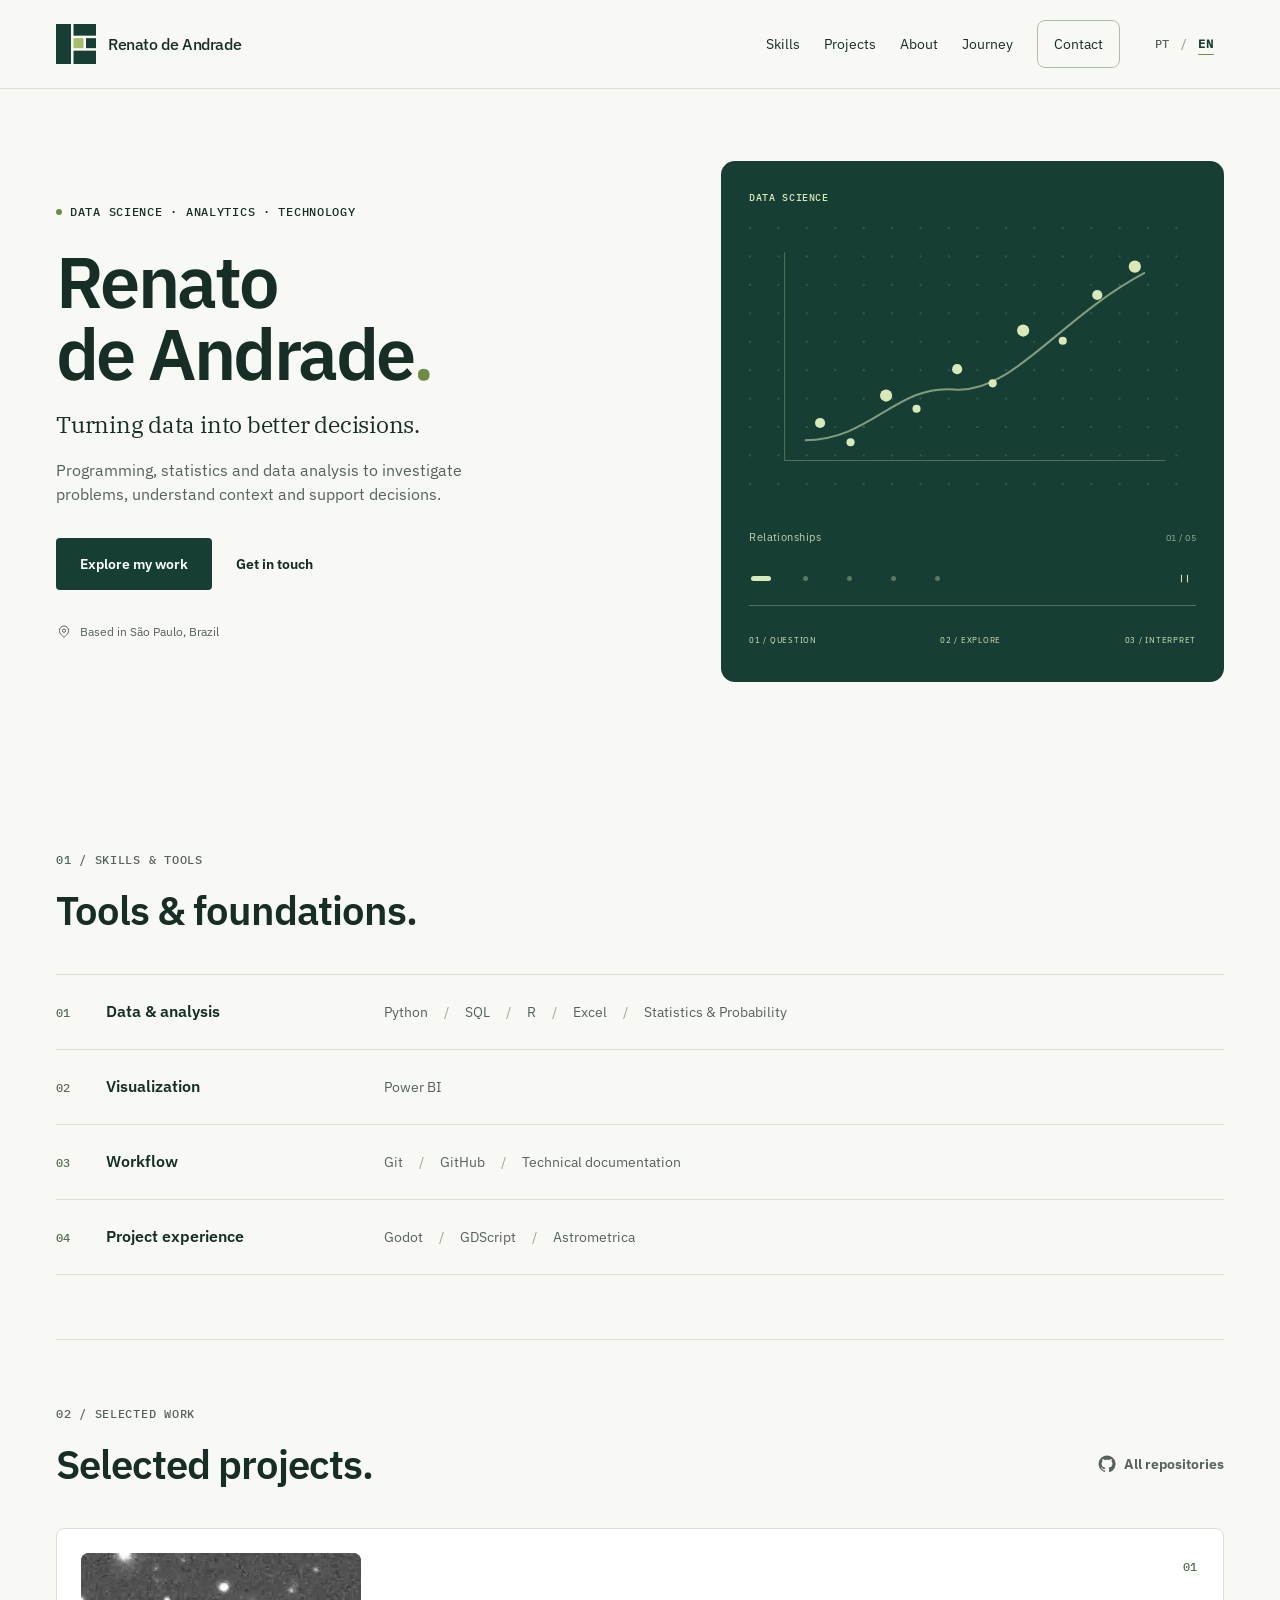
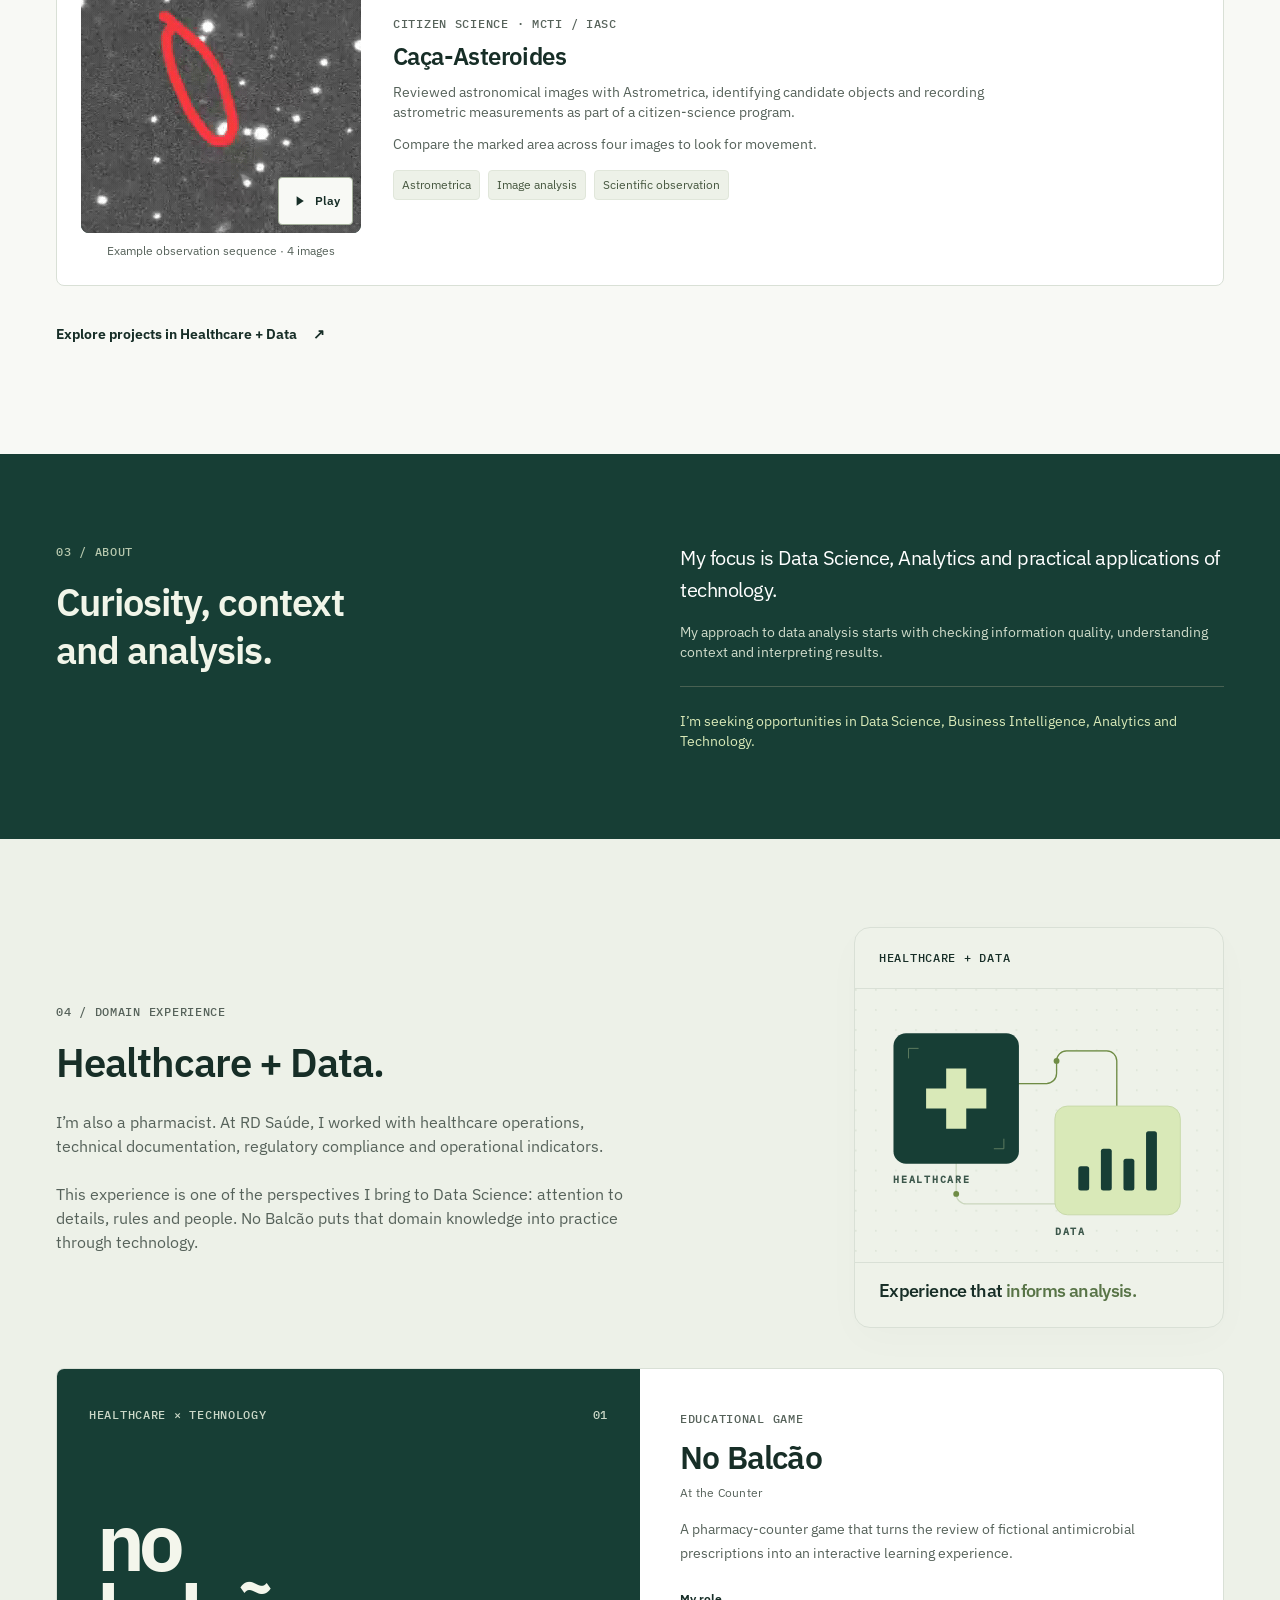
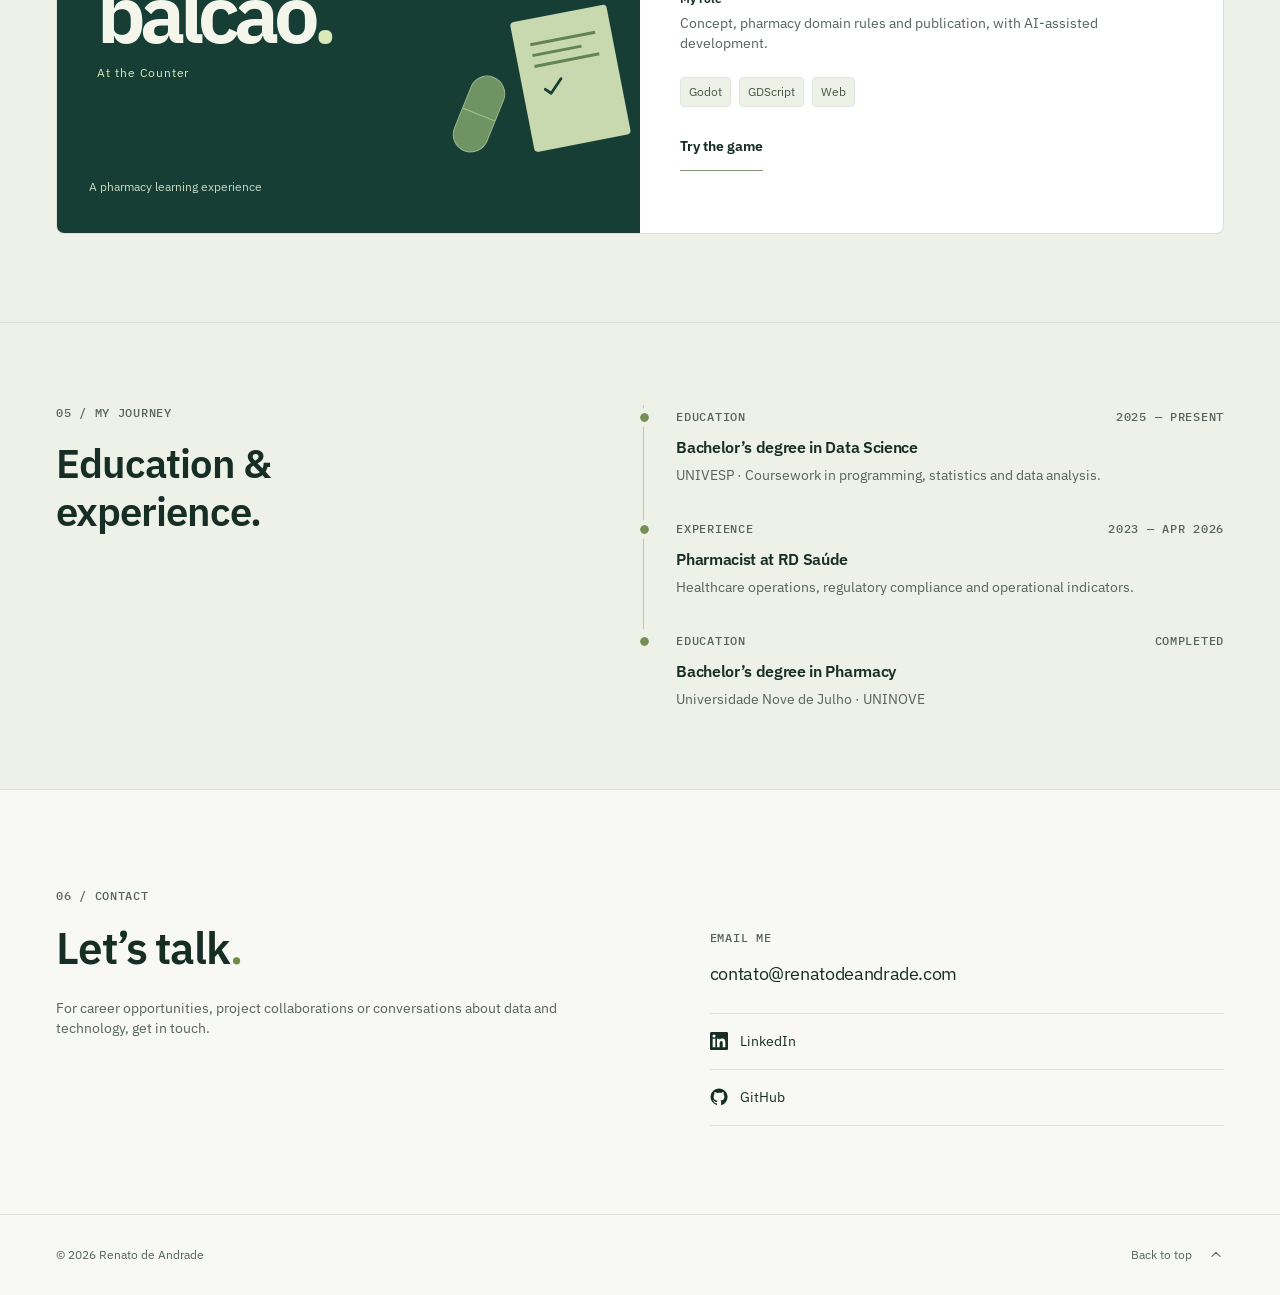
==== commit 730257e7: "Restaura o carrossel original do topo Marcação, script e estilos do carrossel voltam ao estado de 02" ====
--- a/en/index.html
+++ b/en/index.html
@@ -60,7 +60,7 @@
       </div>
       <div class="data-perspective" data-reveal data-chart-carousel role="region" aria-label="Illustrative charts — fictional data">
         <p class="eyebrow">Data Science</p>
-        <div class="chart-stage"><div class="chart-slide is-active" data-chart-name="Relationships" aria-hidden="true"><svg viewBox="0 0 440 280"><defs><pattern id="data-grid" width="28" height="28" patternUnits="userSpaceOnUse"><circle cx="1" cy="1" r="1" fill="currentColor" opacity=".2"/></pattern></defs><rect width="440" height="280" fill="url(#data-grid)"/><path d="M35 230H410M35 230V25" stroke="currentColor" opacity=".3" fill="none"/><path d="M55 210C120 210 145 155 202 160S305 90 390 45" stroke="currentColor" stroke-width="2" fill="none" opacity=".55"/><g fill="currentColor"><circle cx="70" cy="193" r="5"/><circle cx="100" cy="212" r="4"/><circle cx="135" cy="166" r="6"/><circle cx="165" cy="179" r="4"/><circle cx="205" cy="140" r="5"/><circle cx="240" cy="154" r="4"/><circle cx="270" cy="102" r="6"/><circle cx="309" cy="112" r="4"/><circle cx="343" cy="67" r="5"/><circle cx="380" cy="39" r="6"/></g></svg></div></div>
+        <div class="chart-stage"><div class="chart-slide is-active" data-chart-name="Relationships" aria-hidden="true"><svg viewBox="0 0 440 280"><defs><pattern id="data-grid" width="28" height="28" patternUnits="userSpaceOnUse"><circle cx="1" cy="1" r="1" fill="currentColor" opacity=".2"/></pattern></defs><rect width="440" height="280" fill="url(#data-grid)"/><path d="M35 230H410M35 230V25" stroke="currentColor" opacity=".3" fill="none"/><path d="M55 210C120 210 145 155 202 160S305 90 390 45" stroke="currentColor" stroke-width="2" fill="none" opacity=".55"/><g fill="currentColor"><circle cx="70" cy="193" r="5"/><circle cx="100" cy="212" r="4"/><circle cx="135" cy="166" r="6"/><circle cx="165" cy="179" r="4"/><circle cx="205" cy="140" r="5"/><circle cx="240" cy="154" r="4"/><circle cx="270" cy="102" r="6"/><circle cx="309" cy="112" r="4"/><circle cx="343" cy="67" r="5"/><circle cx="380" cy="39" r="6"/></g></svg></div><div class="chart-slide" data-chart-name="Comparisons" aria-hidden="true"><svg viewBox="0 0 440 280"><rect width="440" height="280" fill="url(#data-grid)"/><path d="M35 230H410M35 230V25" stroke="currentColor" opacity=".25" fill="none"/><rect class="chart-bar" x="60" y="166" width="27" height="64" rx="3" fill="currentColor" opacity="0.4" data-chart-step="0"/><rect class="chart-bar" x="115" y="125" width="27" height="105" rx="3" fill="currentColor" opacity="0.5" data-chart-step="1"/><rect class="chart-bar" x="170" y="145" width="27" height="85" rx="3" fill="currentColor" opacity="0.6000000000000001" data-chart-step="2"/><rect class="chart-bar" x="225" y="75" width="27" height="155" rx="3" fill="currentColor" opacity="0.7000000000000001" data-chart-step="3"/><rect class="chart-bar" x="280" y="103" width="27" height="127" rx="3" fill="currentColor" opacity="0.8" data-chart-step="4"/><rect class="chart-bar" x="335" y="45" width="27" height="185" rx="3" fill="currentColor" opacity="0.9" data-chart-step="5"/></svg></div><div class="chart-slide" data-chart-name="Distributions" aria-hidden="true"><svg viewBox="0 0 440 280"><rect width="440" height="280" fill="url(#data-grid)"/><path d="M35 230H410M35 230V25" stroke="currentColor" opacity=".25" fill="none"/><path class="chart-area" d="M40 230C95 230 112 210 145 151S184 50 222 50 267 125 295 168 348 226 405 230Z" fill="currentColor" opacity=".13"/><path class="chart-line" pathLength="1" d="M40 230C95 230 112 210 145 151S184 50 222 50 267 125 295 168 348 226 405 230" stroke="currentColor" stroke-width="2.5" fill="none"/><path d="M222 50V230" stroke="currentColor" stroke-dasharray="3 6" opacity=".35"/><circle cx="222" cy="50" r="5" fill="currentColor"/></svg></div><div class="chart-slide" data-chart-name="Patterns" aria-hidden="true"><svg viewBox="0 0 440 280"><rect width="440" height="280" fill="url(#data-grid)"/><rect class="chart-cell" x="60" y="37" width="43" height="41" rx="4" fill="currentColor" opacity="0.18" data-chart-step="0"/><rect class="chart-cell" x="114" y="37" width="43" height="41" rx="4" fill="currentColor" opacity="0.28" data-chart-step="1"/><rect class="chart-cell" x="168" y="37" width="43" height="41" rx="4" fill="currentColor" opacity="0.46" data-chart-step="2"/><rect class="chart-cell" x="222" y="37" width="43" height="41" rx="4" fill="currentColor" opacity="0.27" data-chart-step="3"/><rect class="chart-cell" x="276" y="37" width="43" height="41" rx="4" fill="currentColor" opacity="0.16" data-chart-step="4"/><rect class="chart-cell" x="330" y="37" width="43" height="41" rx="4" fill="currentColor" opacity="0.24" data-chart-step="5"/><rect class="chart-cell" x="60" y="89" width="43" height="41" rx="4" fill="currentColor" opacity="0.31" data-chart-step="1"/><rect class="chart-cell" x="114" y="89" width="43" height="41" rx="4" fill="currentColor" opacity="0.58" data-chart-step="2"/><rect class="chart-cell" x="168" y="89" width="43" height="41" rx="4" fill="currentColor" opacity="0.76" data-chart-step="3"/><rect class="chart-cell" x="222" y="89" width="43" height="41" rx="4" fill="currentColor" opacity="0.48" data-chart-step="4"/><rect class="chart-cell" x="276" y="89" width="43" height="41" rx="4" fill="currentColor" opacity="0.21" data-chart-step="5"/><rect class="chart-cell" x="330" y="89" width="43" height="41" rx="4" fill="currentColor" opacity="0.33" data-chart-step="6"/><rect class="chart-cell" x="60" y="141" width="43" height="41" rx="4" fill="currentColor" opacity="0.49" data-chart-step="2"/><rect class="chart-cell" x="114" y="141" width="43" height="41" rx="4" fill="currentColor" opacity="0.84" data-chart-step="3"/><rect class="chart-cell" x="168" y="141" width="43" height="41" rx="4" fill="currentColor" opacity="1" data-chart-step="4"/><rect class="chart-cell" x="222" y="141" width="43" height="41" rx="4" fill="currentColor" opacity="0.62" data-chart-step="5"/><rect class="chart-cell" x="276" y="141" width="43" height="41" rx="4" fill="currentColor" opacity="0.37" data-chart-step="6"/><rect class="chart-cell" x="330" y="141" width="43" height="41" rx="4" fill="currentColor" opacity="0.23" data-chart-step="7"/><rect class="chart-cell" x="60" y="193" width="43" height="41" rx="4" fill="currentColor" opacity="0.27" data-chart-step="3"/><rect class="chart-cell" x="114" y="193" width="43" height="41" rx="4" fill="currentColor" opacity="0.52" data-chart-step="4"/><rect class="chart-cell" x="168" y="193" width="43" height="41" rx="4" fill="currentColor" opacity="0.72" data-chart-step="5"/><rect class="chart-cell" x="222" y="193" width="43" height="41" rx="4" fill="currentColor" opacity="0.89" data-chart-step="6"/><rect class="chart-cell" x="276" y="193" width="43" height="41" rx="4" fill="currentColor" opacity="0.51" data-chart-step="7"/><rect class="chart-cell" x="330" y="193" width="43" height="41" rx="4" fill="currentColor" opacity="0.3" data-chart-step="8"/></svg></div><div class="chart-slide" data-chart-name="Composition" aria-hidden="true"><svg viewBox="0 0 440 280"><rect width="440" height="280" fill="url(#data-grid)"/><g transform="rotate(-90 220 136)" fill="none" stroke-width="27"><circle cx="220" cy="136" r="85" stroke="currentColor" opacity=".10"/><circle class="chart-line" cx="220" cy="136" r="85" pathLength="100" stroke="currentColor" stroke-dasharray="40 60"/><circle cx="220" cy="136" r="85" pathLength="100" stroke="currentColor" opacity=".6" stroke-dasharray="28 72" stroke-dashoffset="-42"/><circle cx="220" cy="136" r="85" pathLength="100" stroke="currentColor" opacity=".3" stroke-dasharray="25 75" stroke-dashoffset="-72"/></g><circle cx="220" cy="136" r="4" fill="currentColor" opacity=".6"/></svg></div></div>
         <div class="chart-caption"><span class="chart-name">Relationships</span><span class="chart-counter" aria-hidden="true">01 / 05</span></div>
         <div class="chart-toolbar" hidden><div class="chart-pagination" role="group" aria-label="Choose chart"><button type="button" class="chart-dot" data-chart-index="0" aria-label="Relationships" aria-pressed="true"><span></span></button><button type="button" class="chart-dot" data-chart-index="1" aria-label="Comparisons" aria-pressed="false"><span></span></button><button type="button" class="chart-dot" data-chart-index="2" aria-label="Distributions" aria-pressed="false"><span></span></button><button type="button" class="chart-dot" data-chart-index="3" aria-label="Patterns" aria-pressed="false"><span></span></button><button type="button" class="chart-dot" data-chart-index="4" aria-label="Composition" aria-pressed="false"><span></span></button></div><button type="button" class="chart-playback" aria-label="Pause animation" data-pause-label="Pause animation" data-play-label="Play animation"><svg viewBox="0 0 20 20" aria-hidden="true"><path class="chart-pause-icon" d="M6 5v10M14 5v10"/><path class="chart-play-icon" d="m7 4 8 6-8 6Z"/></svg></button></div>
         <span class="sr-only chart-announcement" aria-live="polite"></span>
--- a/styles.css
+++ b/styles.css
@@ -298,11 +298,11 @@
 }
 
 /* Data-first introduction and dedicated domain experience */
-.data-perspective { min-width: 0; padding: 32px; color: var(--lime); background: var(--green); border-radius: 16px; }
-.data-perspective > .eyebrow { font-size: 0.75rem; }
+.data-perspective { min-width: 0; padding: 28px; color: var(--lime); background: var(--green); border-radius: 14px; }
+.data-perspective > .eyebrow { font-size: .65rem; }
 .data-field { margin: 24px 0; }
 .data-field svg { width: 100%; height: auto; }
-.data-process { display: flex; flex-wrap: wrap; gap: 12px; justify-content: space-between; padding-top: 16px; border-top: 1px solid #547165; font-size: 0.75rem; letter-spacing: .09em; }
+.data-process { display: flex; flex-wrap: wrap; gap: 12px; justify-content: space-between; padding-top: 20px; border-top: 1px solid #547165; font-size: .52rem; letter-spacing: .09em; }
 #skills { padding-bottom: 64px; }
 #projects { padding-top: 64px; border-top: 1px solid var(--line); }
 .domain-project-link { margin-top: 24px; }
@@ -316,21 +316,21 @@
  .health-intro { grid-template-columns: 1fr; }
  .health-intro .perspective { justify-self: start; max-width: 100%; }
  .health-section { padding-block: 64px; }
- .data-perspective { padding: 24px; }
+ .data-perspective { padding: 22px; }
  .domain-project-link { align-items: flex-start; }
 }
 
 /* Quiet, illustrative chart gallery; stable geometry during transitions. */
-.chart-stage { position: relative; aspect-ratio: 440 / 280; margin: 24px 0 12px; isolation: isolate; }
+.chart-stage { position: relative; aspect-ratio: 440 / 280; margin: 22px 0 12px; isolation: isolate; }
 .chart-slide { position: absolute; inset: 0; opacity: 0; transform: translateY(8px) scale(.985); transition: opacity .8s ease, transform 1.1s cubic-bezier(.22,1,.36,1); pointer-events: none; }
 .chart-slide.is-active { opacity: 1; transform: none; }
 .chart-slide svg { width: 100%; height: 100%; overflow: visible; }
-.chart-caption { display: flex; justify-content: space-between; align-items: baseline; gap: 12px; color: #c1d2ac; font-size: 0.75rem; letter-spacing: .04em; }
-.chart-counter { font-variant-numeric: tabular-nums; font-size: 0.75rem; opacity: .75; }
-.chart-toolbar { display: flex; align-items: center; justify-content: space-between; margin: 4px -8px 4px; }
+.chart-caption { display: flex; justify-content: space-between; align-items: baseline; gap: 12px; color: #c1d2ac; font-size: .69rem; letter-spacing: .04em; }
+.chart-counter { font-variant-numeric: tabular-nums; font-size: .57rem; opacity: .75; }
+.chart-toolbar { display: flex; align-items: center; justify-content: space-between; margin: 4px -10px 5px; }
 .chart-toolbar[hidden] { display: none; }
 .chart-pagination { display: flex; }
-.chart-dot, .chart-playback { width: 44px; height: 44px; padding: 0; display: grid; place-items: center; border: 0; background: transparent; color: var(--lime); cursor: pointer; border-radius: 4px; }
+.chart-dot, .chart-playback { width: 44px; height: 44px; padding: 0; display: grid; place-items: center; border: 0; background: transparent; color: var(--lime); cursor: pointer; border-radius: 5px; }
 .chart-dot span { width: 5px; height: 5px; border-radius: 4px; background: currentColor; opacity: .35; transition: width .5s ease, opacity .5s ease; }
 .chart-dot[aria-pressed="true"] span { width: 20px; opacity: 1; }
 .chart-dot:hover span { opacity: 1; }
@@ -372,21 +372,9 @@
 /* Type system: IBM Plex Sans for text, Plex Mono for labels and indices, Plex Serif for the tagline.
    Sizes follow 12 / 14 / 16 / 18 / 20 / 24 / 32 / 40 / 48 / 64 / 80; spacing sits on an 8pt grid. */
 p, li, dd, dt, figcaption { line-height: 1.5; line-height: round(nearest, 1.5em, 4px); }
-.eyebrow, .section-number, .timeline-meta, .contact-label, .chart-caption, .data-process,
+.eyebrow, .section-number, .timeline-meta, .contact-label,
 .perspective-top, .project-art-top, .language-switch { font-family: var(--font-mono); font-weight: 500; letter-spacing: .06em; }
 .hero .eyebrow { letter-spacing: .06em; }
 h1 { letter-spacing: -.035em; }
 .hero-tagline { letter-spacing: -.01em; }
-.data-process { font-size: .75rem; color: #c1d2ac; padding-top: 16px; gap: 8px 16px; }
-.chart-caption { font-size: .875rem; }
-.chart-counter { font-size: .75rem; }
-
-/* Morphing chart: the same marks move between arrangements. */
-.chart-morph { position: absolute; inset: 0; width: 100%; height: 100%; overflow: visible; transform: translateX(var(--chart-drag, 0px)); transition: transform .3s ease; }
-.chart-stage.is-dragging .chart-morph { transition: none; }
-@media (prefers-reduced-motion: reduce) { .chart-morph { transform: none; } }
-@media (max-width: 420px) {
-  .data-perspective { padding: 24px 16px; }
-  .data-process { gap: 8px 24px; justify-content: flex-start; }
-}
-.data-process span { white-space: nowrap; }
+
